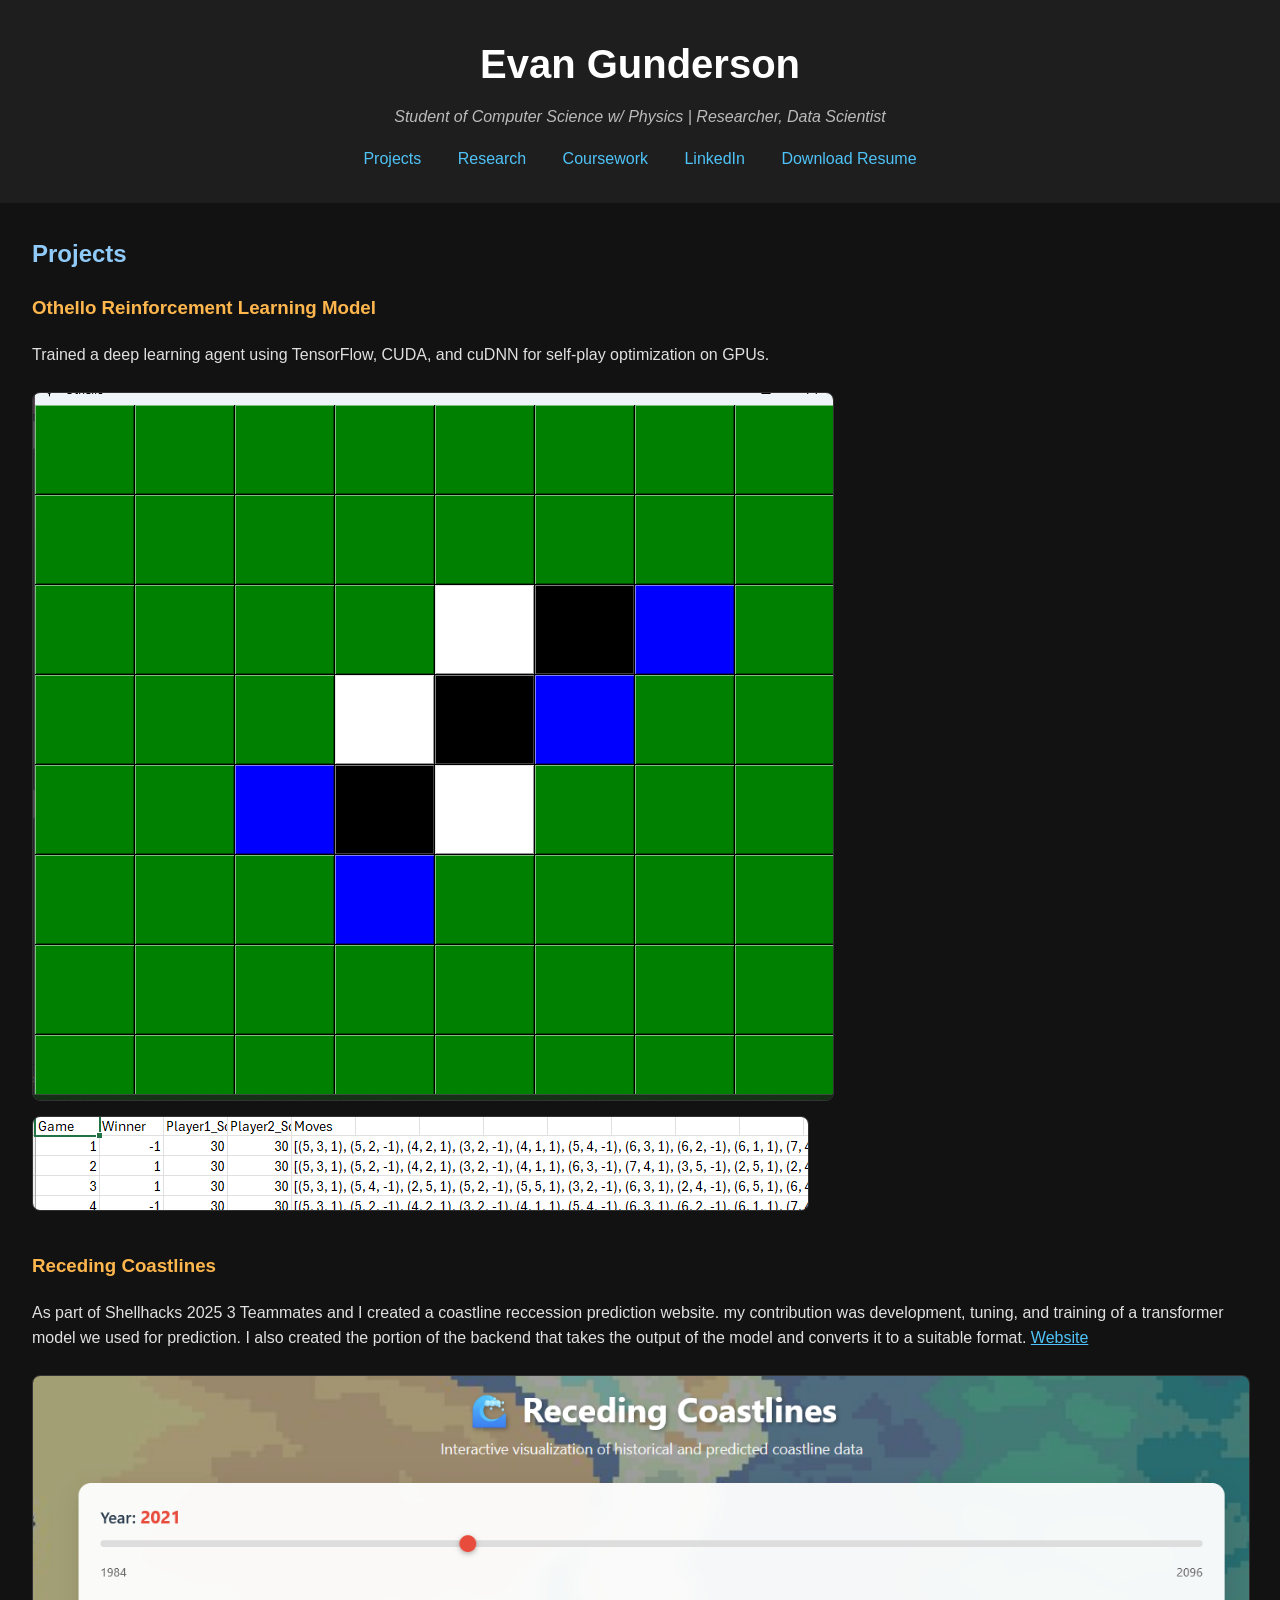
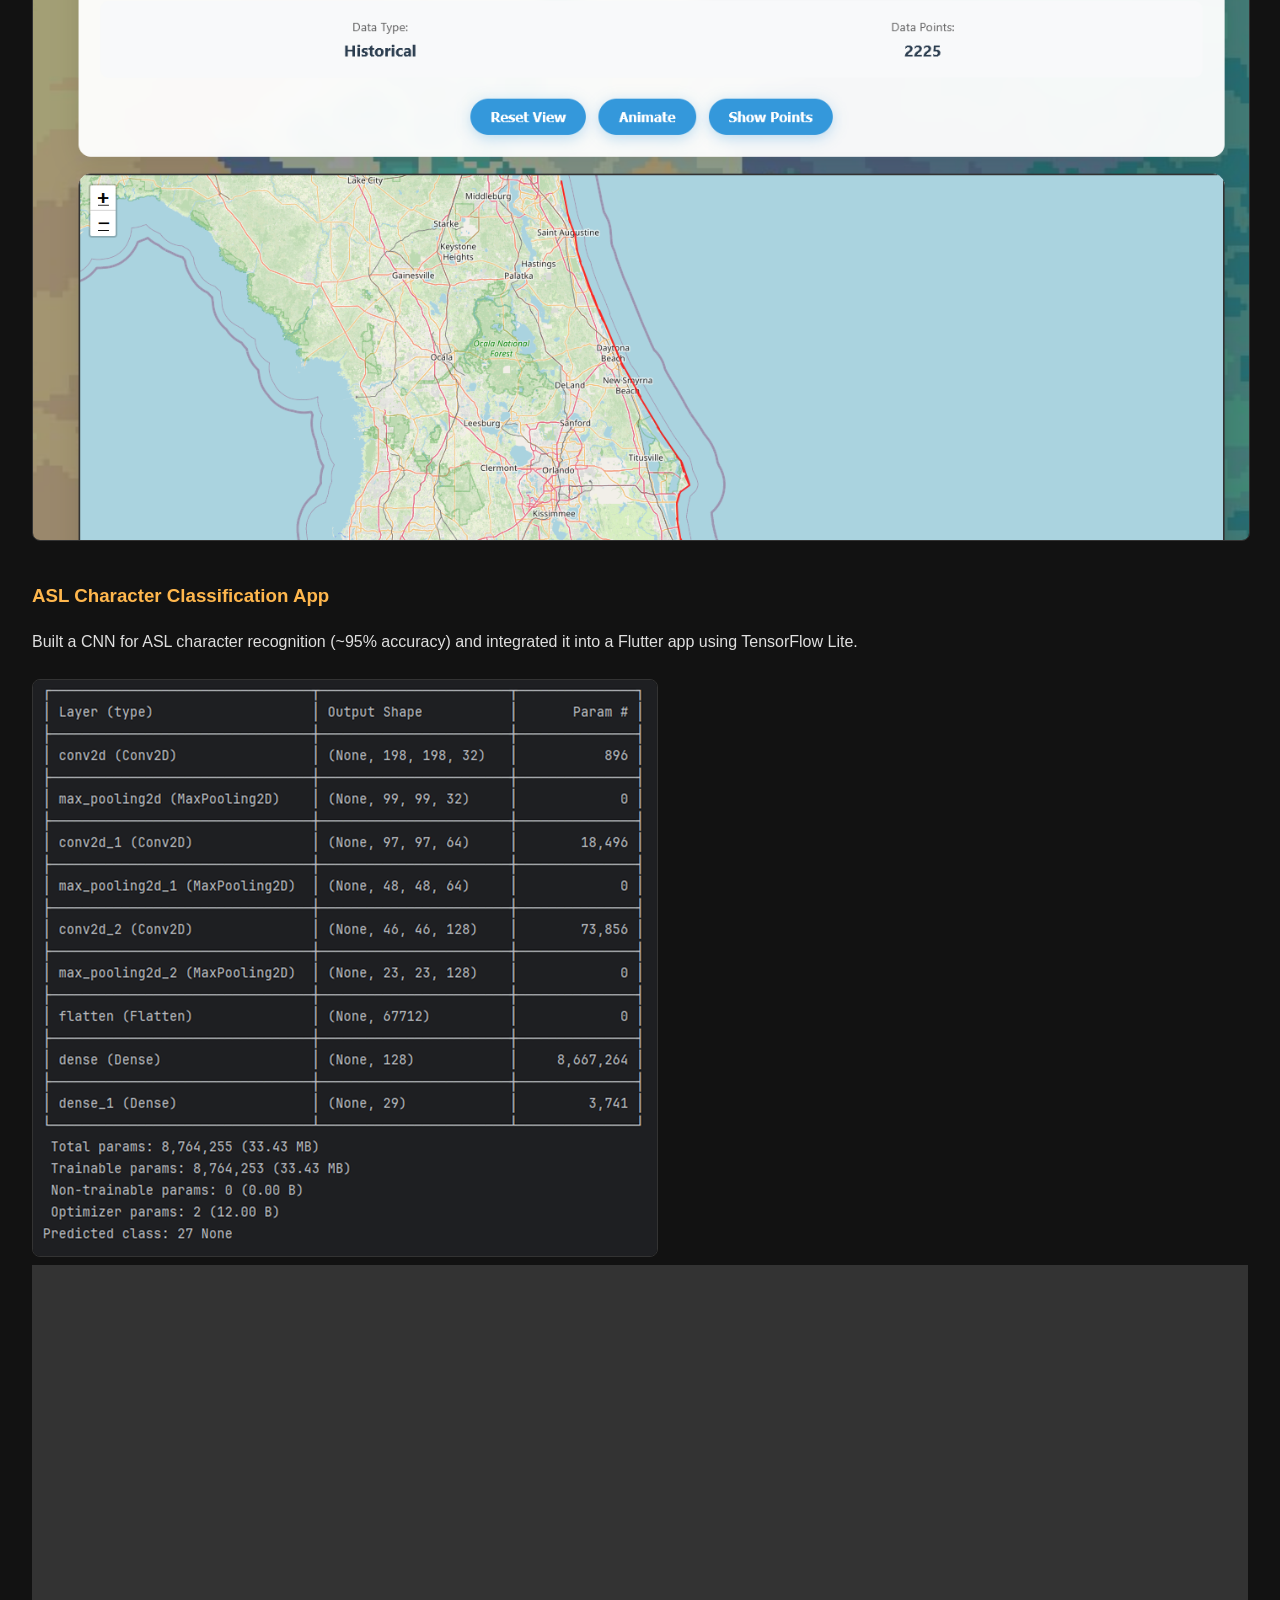
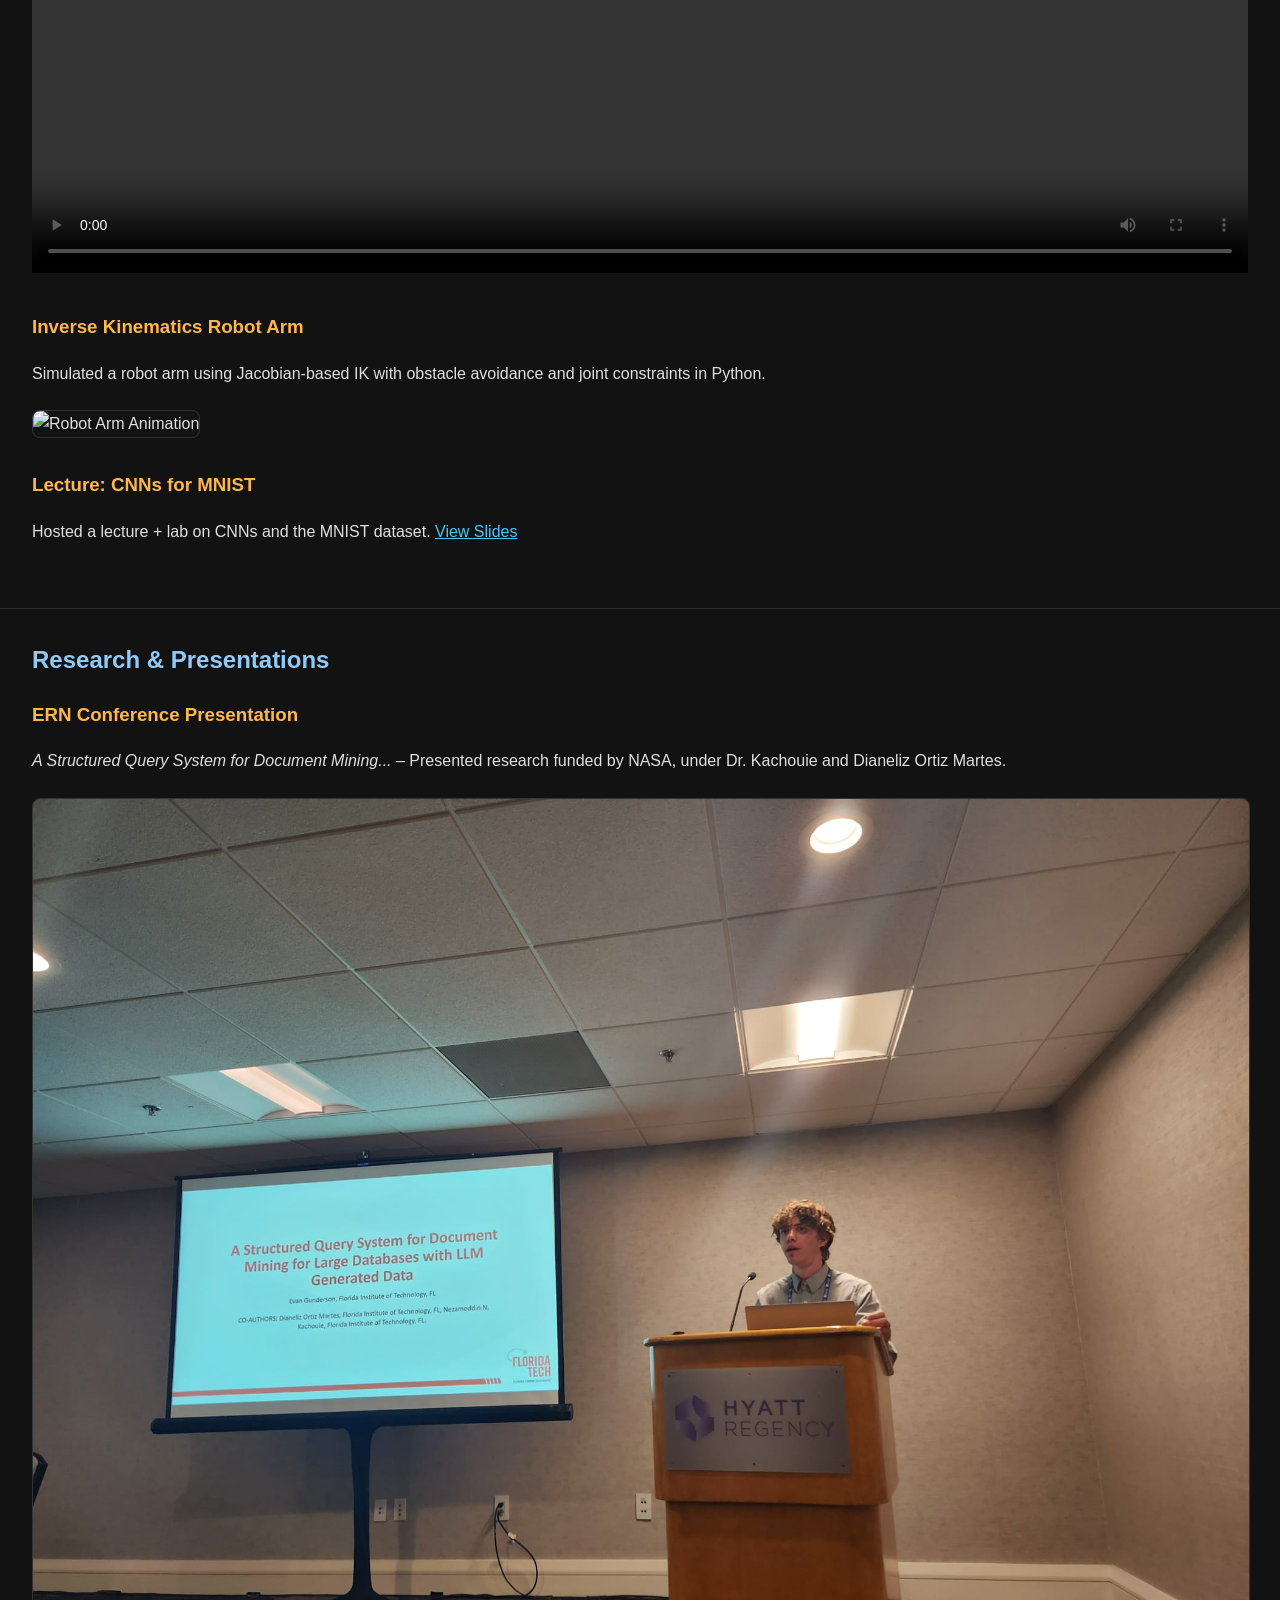
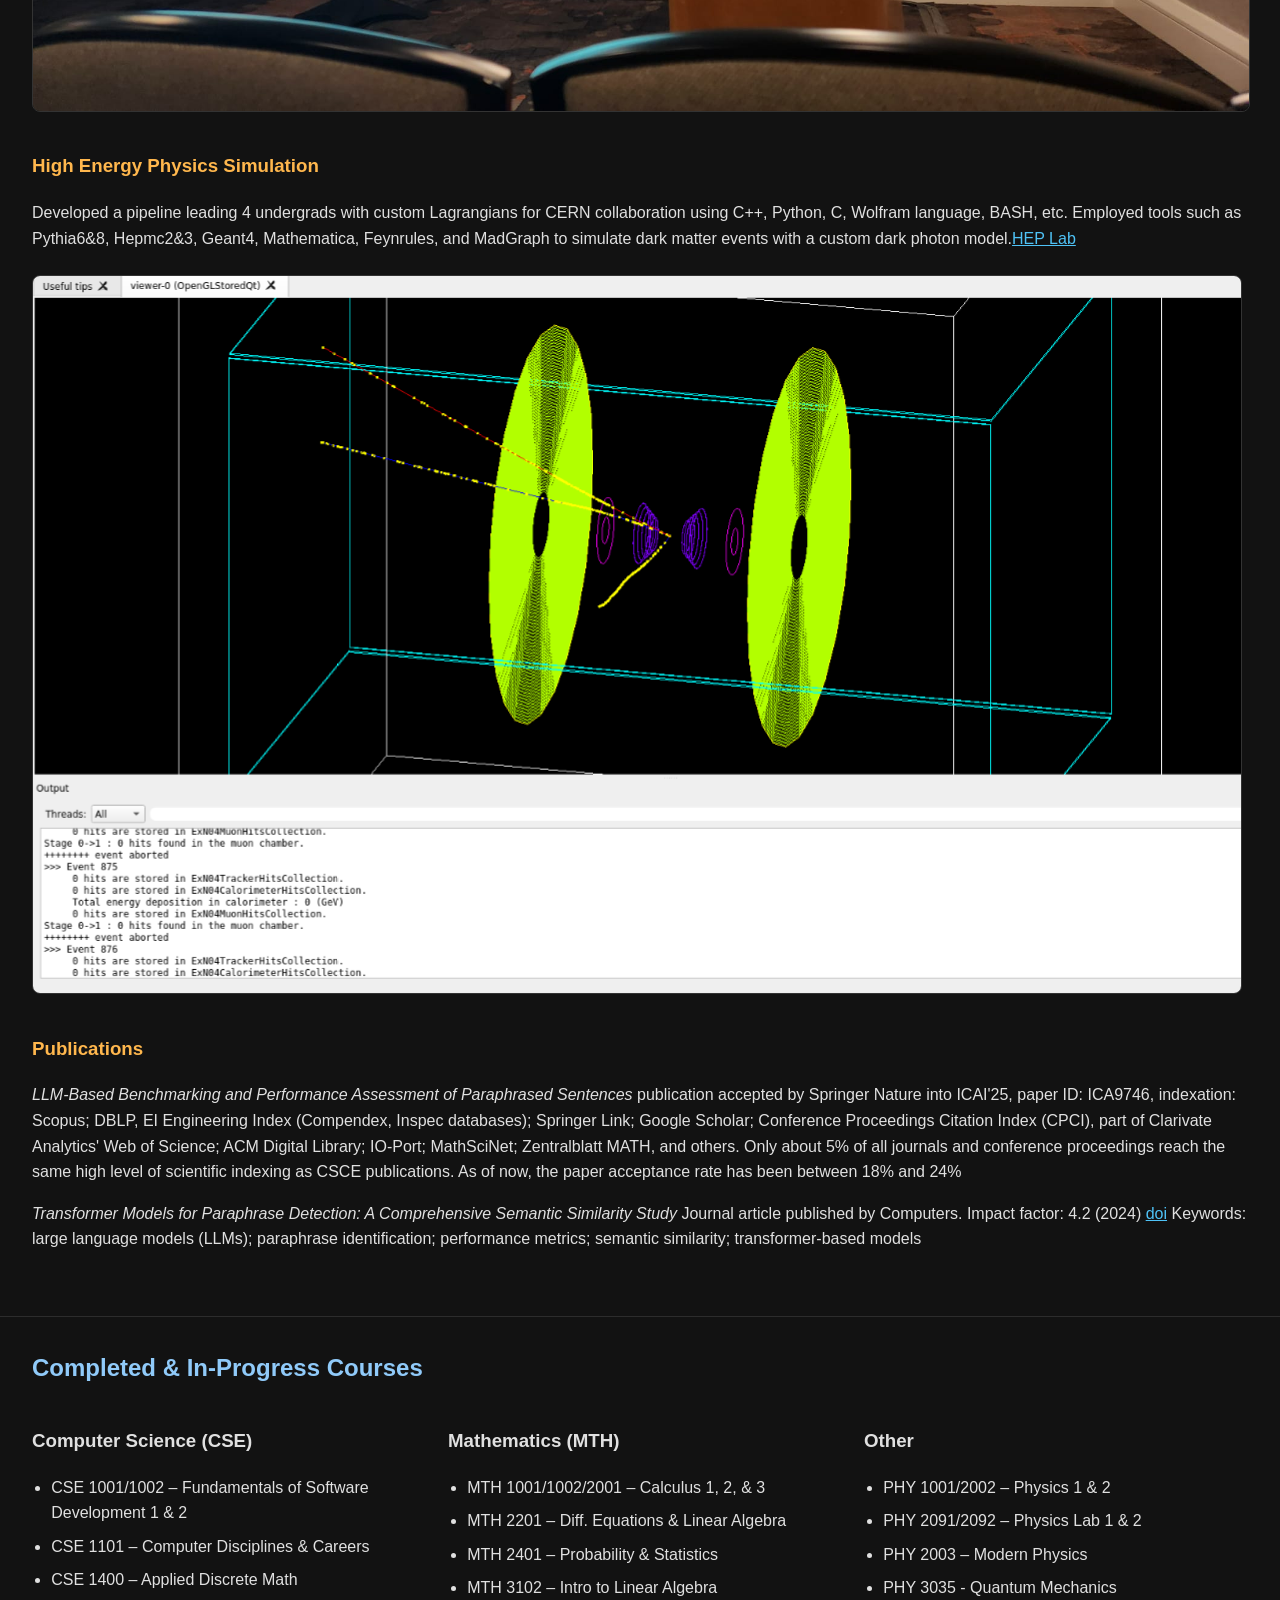
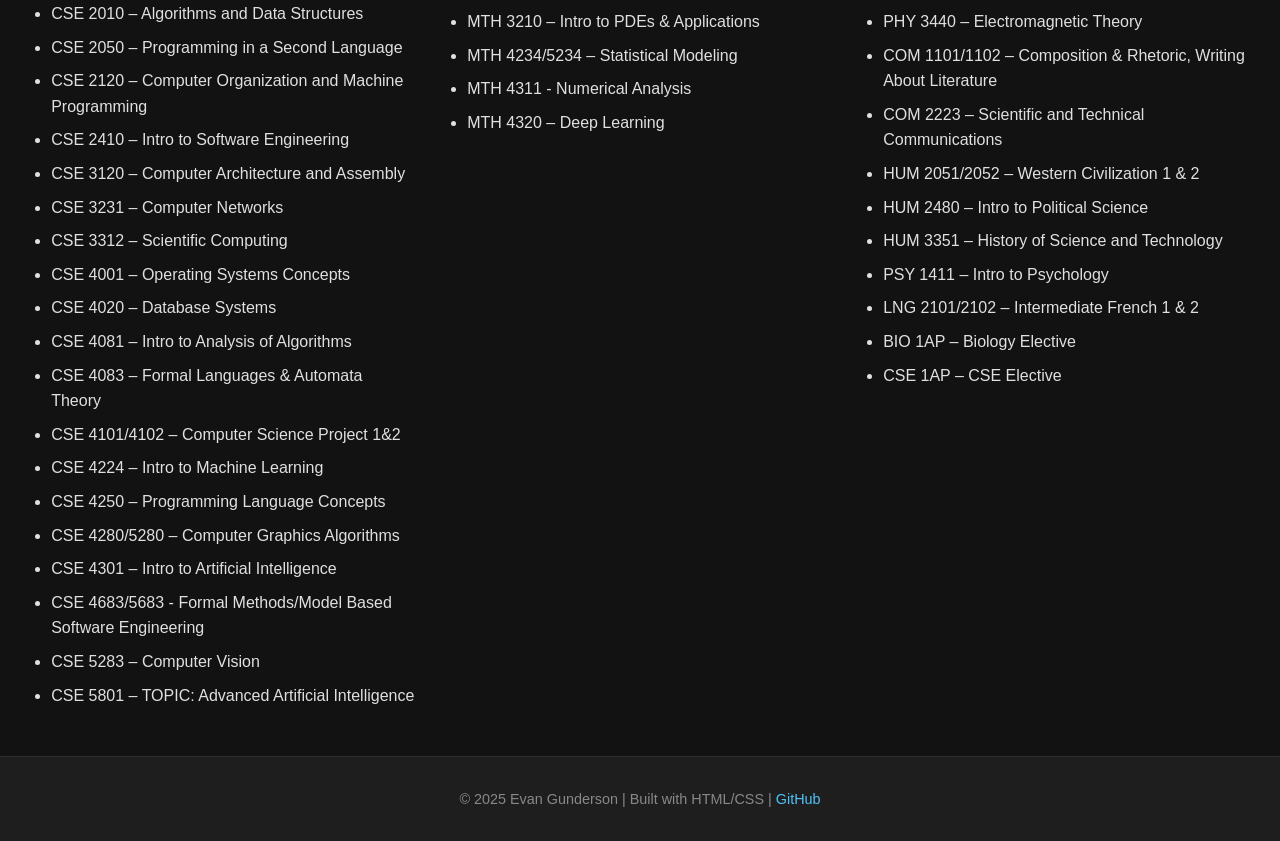
==== index.html @ 95ca48e7 "Update description to include 'Data Scientist'" ====
<!DOCTYPE html>
<html lang="en">
<head>
  <meta charset="UTF-8" />
  <meta name="viewport" content="width=device-width, initial-scale=1.0" />
  <title>Evan Gunderson | Portfolio</title>
  <link rel="stylesheet" href="assets/styles.css" />
</head>
<body class="dark">
  <header>
    <h1>Evan Gunderson</h1>
    <p>Student of Computer Science w/ Physics | Researcher, Data Scientist</p>
    <nav>
      <a href="#projects">Projects</a>
      <a href="#research">Research</a>
      <a href="#coursework">Coursework</a>
      <a href="https://www.linkedin.com/in/egunderson2004/">LinkedIn</a>
      <a href="resume/Summer2025ResumeEvanGunderson.docx">Download Resume</a>
    </nav>
  </header>

  <section id="projects">
    <h2>Projects</h2>
    <div class="project">
      <h3>Othello Reinforcement Learning Model</h3>
      <p>Trained a deep learning agent using TensorFlow, CUDA, and cuDNN for self-play optimization on GPUs.</p>
      <img src="assets/images/OthelloGui.png" alt="Othello GUI" />
      <img src="assets/images/SelfPlayLog.png" alt="Training Log" />
    </div>
    <div class="project">
      <h3>Receding Coastlines</h3>
      <p>As part of Shellhacks 2025 3 Teammates and I created a coastline reccession prediction website. my contribution was development, tuning, and training of a transformer model 
        we used for prediction. I also created the portion of the backend that takes the output of the model and converts it to a suitable format. 
      <a href="https://recedingcoastlin.es/">Website</a>
      </p>
      
      <img src="assets/images/image.png" alt="Screenshot of Website" />
    </div>
    <div class="project">
      <h3>ASL Character Classification App</h3>
      <p>Built a CNN for ASL character recognition (~95% accuracy) and integrated it into a Flutter app using TensorFlow Lite.</p>
      <img src="assets/images/MLModelArchitecture.png" alt="Model Architecture" />
      <video controls width="100%">
        <source src="assets/videos/flutterApp.mp4" type="video/mp4">
        Your browser does not support the video tag.
      </video>
    </div>
    <div class="project">
      <h3>Inverse Kinematics Robot Arm</h3>
      <p>Simulated a robot arm using Jacobian-based IK with obstacle avoidance and joint constraints in Python.</p>
      <img src="assets/videos/animation.gif" alt="Robot Arm Animation" />
    </div>
    <div class="project">
      <h3>Lecture: CNNs for MNIST</h3>
      <p>Hosted a lecture + lab on CNNs and the MNIST dataset. <a href="https://docs.google.com/presentation/d/1WL52Snc8O_rBL7BM6JoHkGTVpNTea9CC7mN0u-srdzk/edit?usp=sharing">View Slides</a></p>
    </div>
  </section>

  <section id="research">
    <h2>Research & Presentations</h2>
    <div class="project">
      <h3>ERN Conference Presentation</h3>
      <p><em>A Structured Query System for Document Mining...</em> – Presented research funded by NASA, under Dr. Kachouie and Dianeliz Ortiz Martes.</p>
      <img src="assets/images/ERNPresentationPic.jpg" alt="ERN Presentation" />
    </div>
    <div class="project">
      <h3>High Energy Physics Simulation</h3>
      <p>Developed a pipeline leading 4 undergrads with custom Lagrangians for CERN collaboration using C++, Python, C, Wolfram language, BASH, etc. Employed tools such as Pythia6&8, Hepmc2&3, Geant4, Mathematica, Feynrules, and MadGraph to simulate dark matter events with a custom dark photon model.<a href="https://research.fit.edu/hep/">HEP Lab</a></p>
      <img src="assets/images/darkMatterVisu.png" alt="Geant4 Visualization" />
    </div>
    <div class="project">
      <h3>Publications</h3>
      <p><em>LLM-Based Benchmarking and Performance Assessment of Paraphrased Sentences</em> publication accepted by Springer Nature into ICAI'25, paper ID: ICA9746, indexation: Scopus; DBLP, EI Engineering Index (Compendex, Inspec
databases); Springer Link; Google Scholar; Conference Proceedings Citation Index (CPCI), part of Clarivate Analytics' Web of Science; ACM Digital Library; IO-Port; MathSciNet; Zentralblatt MATH, and others. 
Only about 5% of all journals and conference proceedings reach the same high level of scientific indexing as CSCE publications.
As of now, the paper acceptance rate has been between 18% and 24% </p>
        <p><em>Transformer Models for Paraphrase Detection: A Comprehensive Semantic Similarity Study</em> Journal article published by Computers. Impact factor: 4.2 (2024) <a href="https://doi.org/10.3390/computers14090385">doi</a> Keywords:
large language models (LLMs); paraphrase identification; performance metrics; semantic similarity; transformer-based models</p>
    </div>
  </section>

  <section id="coursework">
    <h2>Completed & In-Progress Courses</h2>
    <div class="columns">
      <div>
        <h3>Computer Science (CSE)</h3>
        <ul>
          <li>CSE 1001/1002 – Fundamentals of Software Development 1 & 2</li>
          <li>CSE 1101 – Computer Disciplines & Careers</li>
          <li>CSE 1400 – Applied Discrete Math</li>
          <li>CSE 2010 – Algorithms and Data Structures</li>
          <li>CSE 2050 – Programming in a Second Language</li>
          <li>CSE 2120 – Computer Organization and Machine Programming</li>
          <li>CSE 2410 – Intro to Software Engineering</li>
          <li>CSE 3120 – Computer Architecture and Assembly</li>
          <li>CSE 3231 – Computer Networks</li>
          <li>CSE 3312 – Scientific Computing</li>
          <li>CSE 4001 – Operating Systems Concepts</li>
          <li>CSE 4020 – Database Systems</li>
          <li>CSE 4081 – Intro to Analysis of Algorithms</li>
          <li>CSE 4083 – Formal Languages & Automata Theory</li>
          <li>CSE 4101/4102 – Computer Science Project 1&2</li>
          <li>CSE 4224 – Intro to Machine Learning</li>
          <li>CSE 4250 – Programming Language Concepts</li>
          <li>CSE 4280/5280 – Computer Graphics Algorithms</li>
          <li>CSE 4301 – Intro to Artificial Intelligence</li>
          <li>CSE 4683/5683 - Formal Methods/Model Based Software Engineering</li>
          <li>CSE 5283 – Computer Vision</li>
          <li>CSE 5801 – TOPIC: Advanced Artificial Intelligence</li>
        </ul>
      </div>
      <div>
        <h3>Mathematics (MTH)</h3>
        <ul>
          <li>MTH 1001/1002/2001 – Calculus 1, 2, & 3</li>
          <li>MTH 2201 – Diff. Equations & Linear Algebra</li>
          <li>MTH 2401 – Probability & Statistics</li>
          <li>MTH 3102 – Intro to Linear Algebra</li>
          <li>MTH 3210 – Intro to PDEs & Applications</li>
          <li>MTH 4234/5234 – Statistical Modeling</li>
          <li>MTH 4311 - Numerical Analysis</li>
          <li>MTH 4320 – Deep Learning</li>
        </ul>
      </div>
      <div>
        <h3>Other</h3>
        <ul>
          <li>PHY 1001/2002 – Physics 1 & 2</li>
          <li>PHY 2091/2092 – Physics Lab 1 & 2</li>
          <li>PHY 2003 – Modern Physics</li>
          <li>PHY 3035 - Quantum Mechanics</li>
          <li>PHY 3440 – Electromagnetic Theory</li>
          <li>COM 1101/1102 – Composition & Rhetoric, Writing About Literature</li>
          <li>COM 2223 – Scientific and Technical Communications</li>
          <li>HUM 2051/2052 – Western Civilization 1 & 2</li>
          <li>HUM 2480 – Intro to Political Science</li>
          <li>HUM 3351 – History of Science and Technology</li>
          <li>PSY 1411 – Intro to Psychology</li>
          <li>LNG 2101/2102 – Intermediate French 1 & 2</li>
          <li>BIO 1AP – Biology Elective</li>
          <li>CSE 1AP – CSE Elective</li>
        </ul>
      </div>
    </div>
  </section>

  <footer>
    <p>© 2025 Evan Gunderson | Built with HTML/CSS | <a href="https://github.com/lizard25">GitHub</a></p>
  </footer>
</body>
</html>
---- assets/styles.css ----
/* Base styles */
body.dark {
    background-color: #121212;
    color: #e0e0e0;
    font-family: 'Segoe UI', Tahoma, Geneva, Verdana, sans-serif;
    margin: 0;
    padding: 0;
    line-height: 1.6;
  }
  
  header {
    background-color: #1e1e1e;
    text-align: center;
    padding: 2rem 1rem;
  }
  
  header h1 {
    margin: 0;
    font-size: 2.5rem;
    color: #ffffff;
  }
  
  header p {
    margin: 0.5rem 0;
    font-style: italic;
    color: #bbbbbb;
  }
  
  nav {
    margin-top: 1rem;
  }
  
  nav a {
    margin: 0 1rem;
    color: #4fc3f7;
    text-decoration: none;
  }
  
  nav a:hover {
    text-decoration: underline;
  }
  
  section {
    padding: 2rem;
    border-bottom: 1px solid #2c2c2c;
  }
  
  h2 {
    color: #90caf9;
    margin-top: 0;
  }
  
  .project {
    margin-bottom: 2rem;
  }
  
  .project h3 {
    color: #ffb74d;
  }
  
  .project img {
    max-width: 100%;
    height: auto;
    margin-top: 0.5rem;
    border: 1px solid #333;
    border-radius: 8px;
  }
  
  .columns {
    display: flex;
    flex-wrap: wrap;
    gap: 2rem;
  }
  
  .columns > div {
    flex: 1;
    min-width: 250px;
  }
  
  .columns ul {
    padding-left: 1.2rem;
    list-style-type: disc;
  }
  
  .columns li {
    margin-bottom: 0.5rem;
  }
  
  footer {
    background-color: #1e1e1e;
    text-align: center;
    padding: 1rem;
    font-size: 0.9rem;
    color: #888;
  }
  
  footer a {
    color: #4fc3f7;
    text-decoration: none;
  }
  
  footer a:hover {
    text-decoration: underline;
  }
  
  a {
    color: #4fc3f7;
  }
  
  a:hover {
    color: #82d4fa;
  }
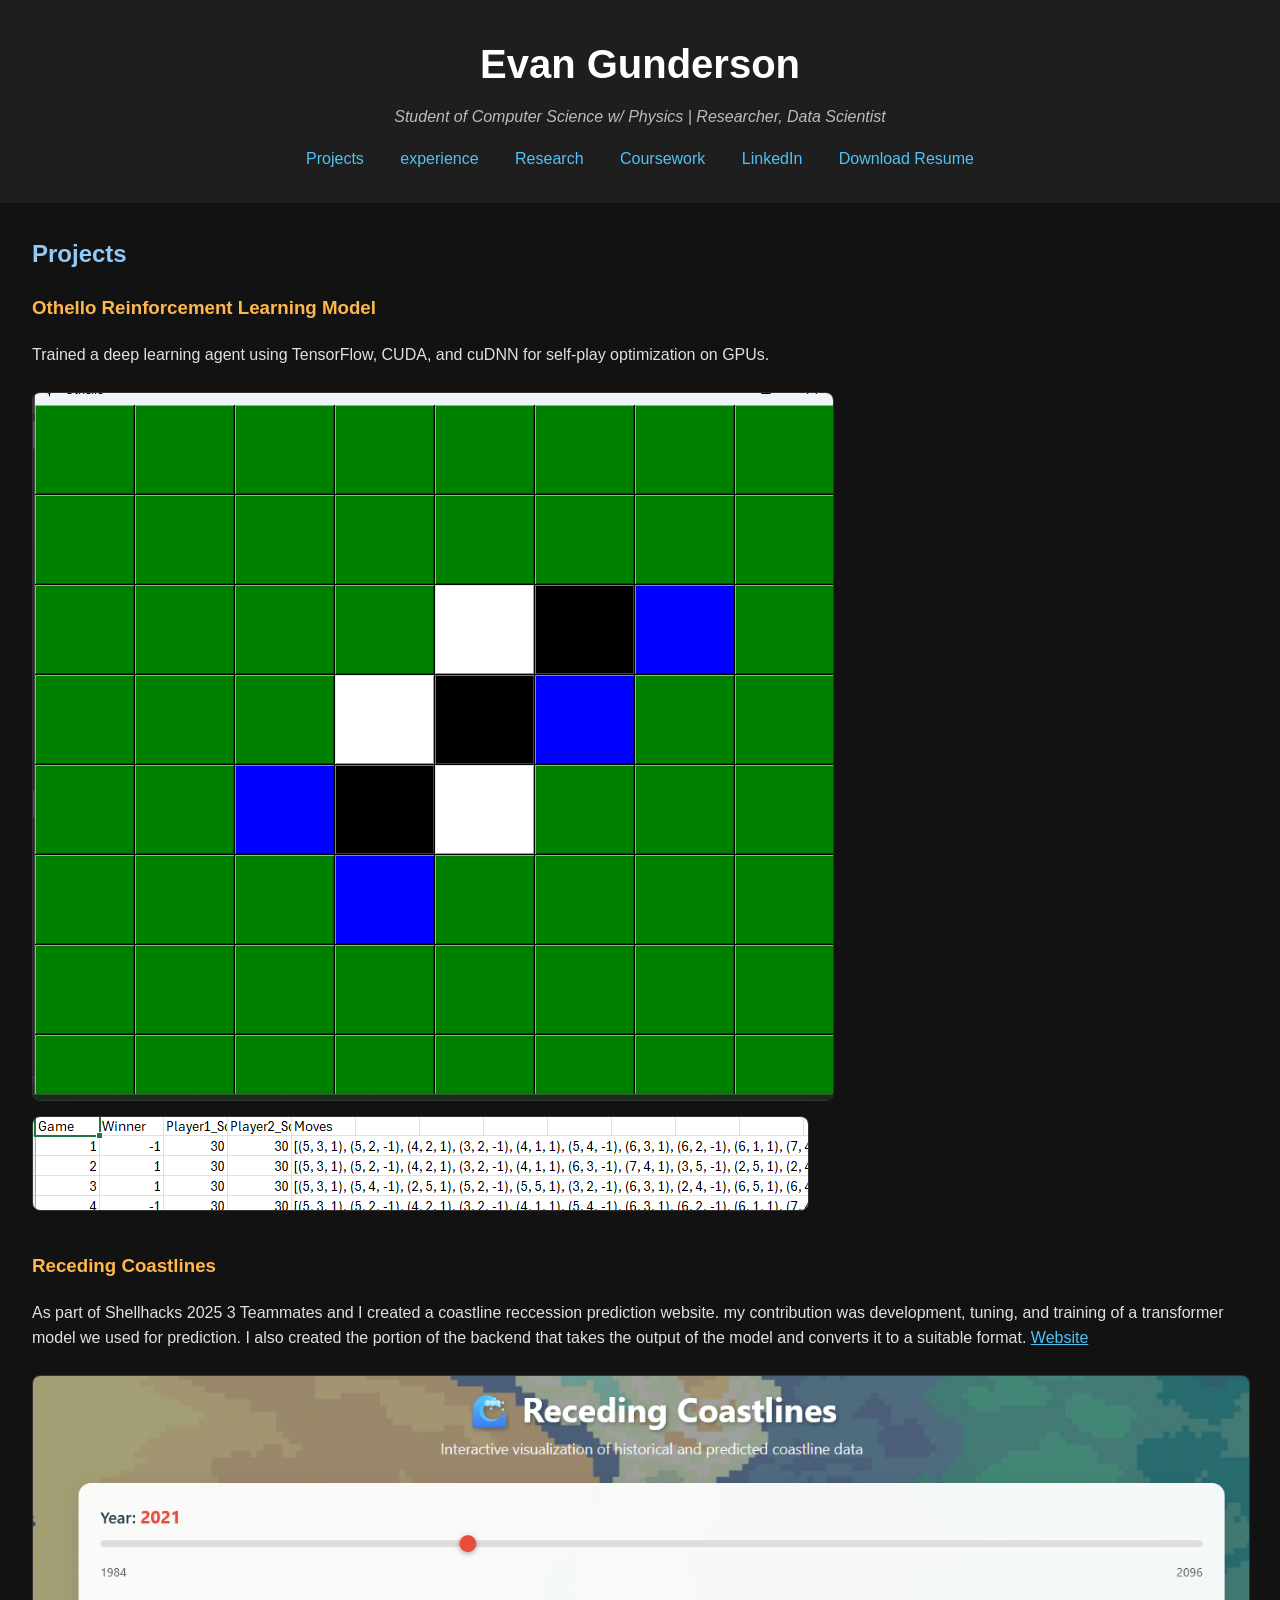
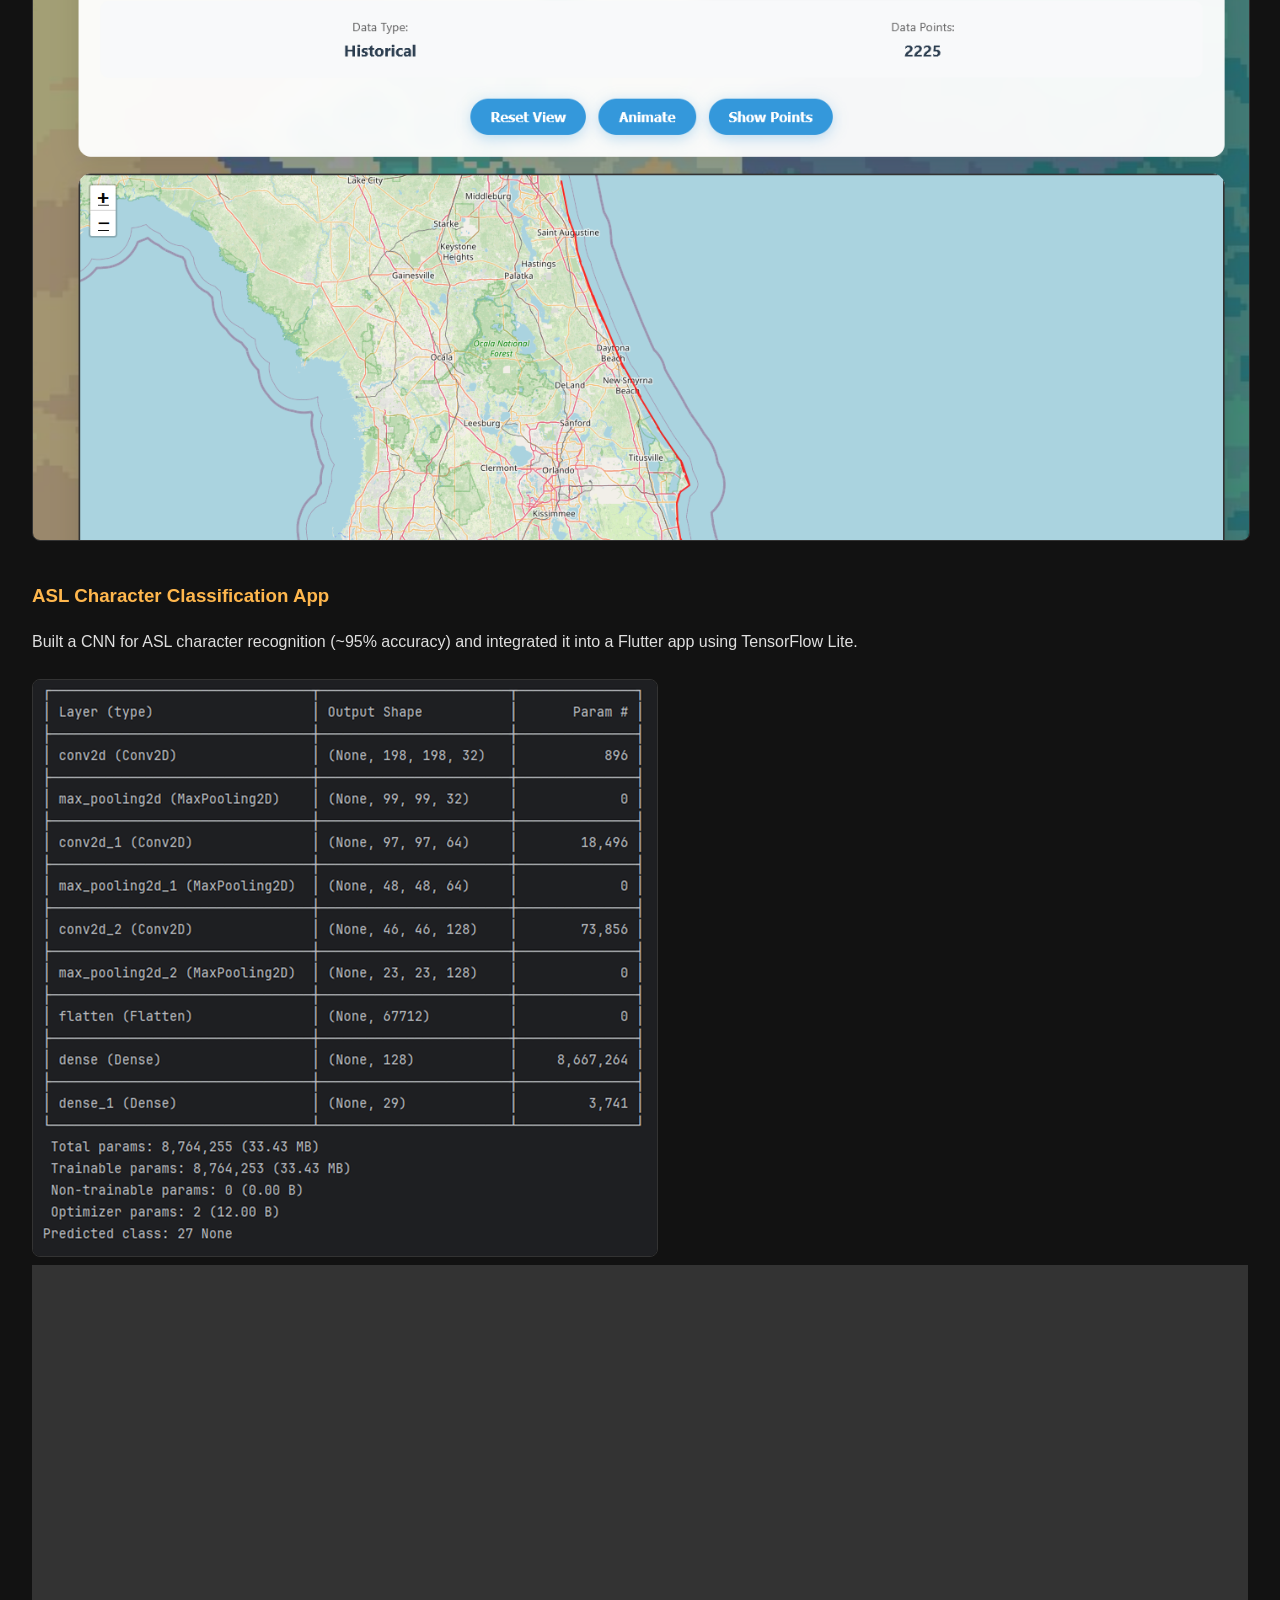
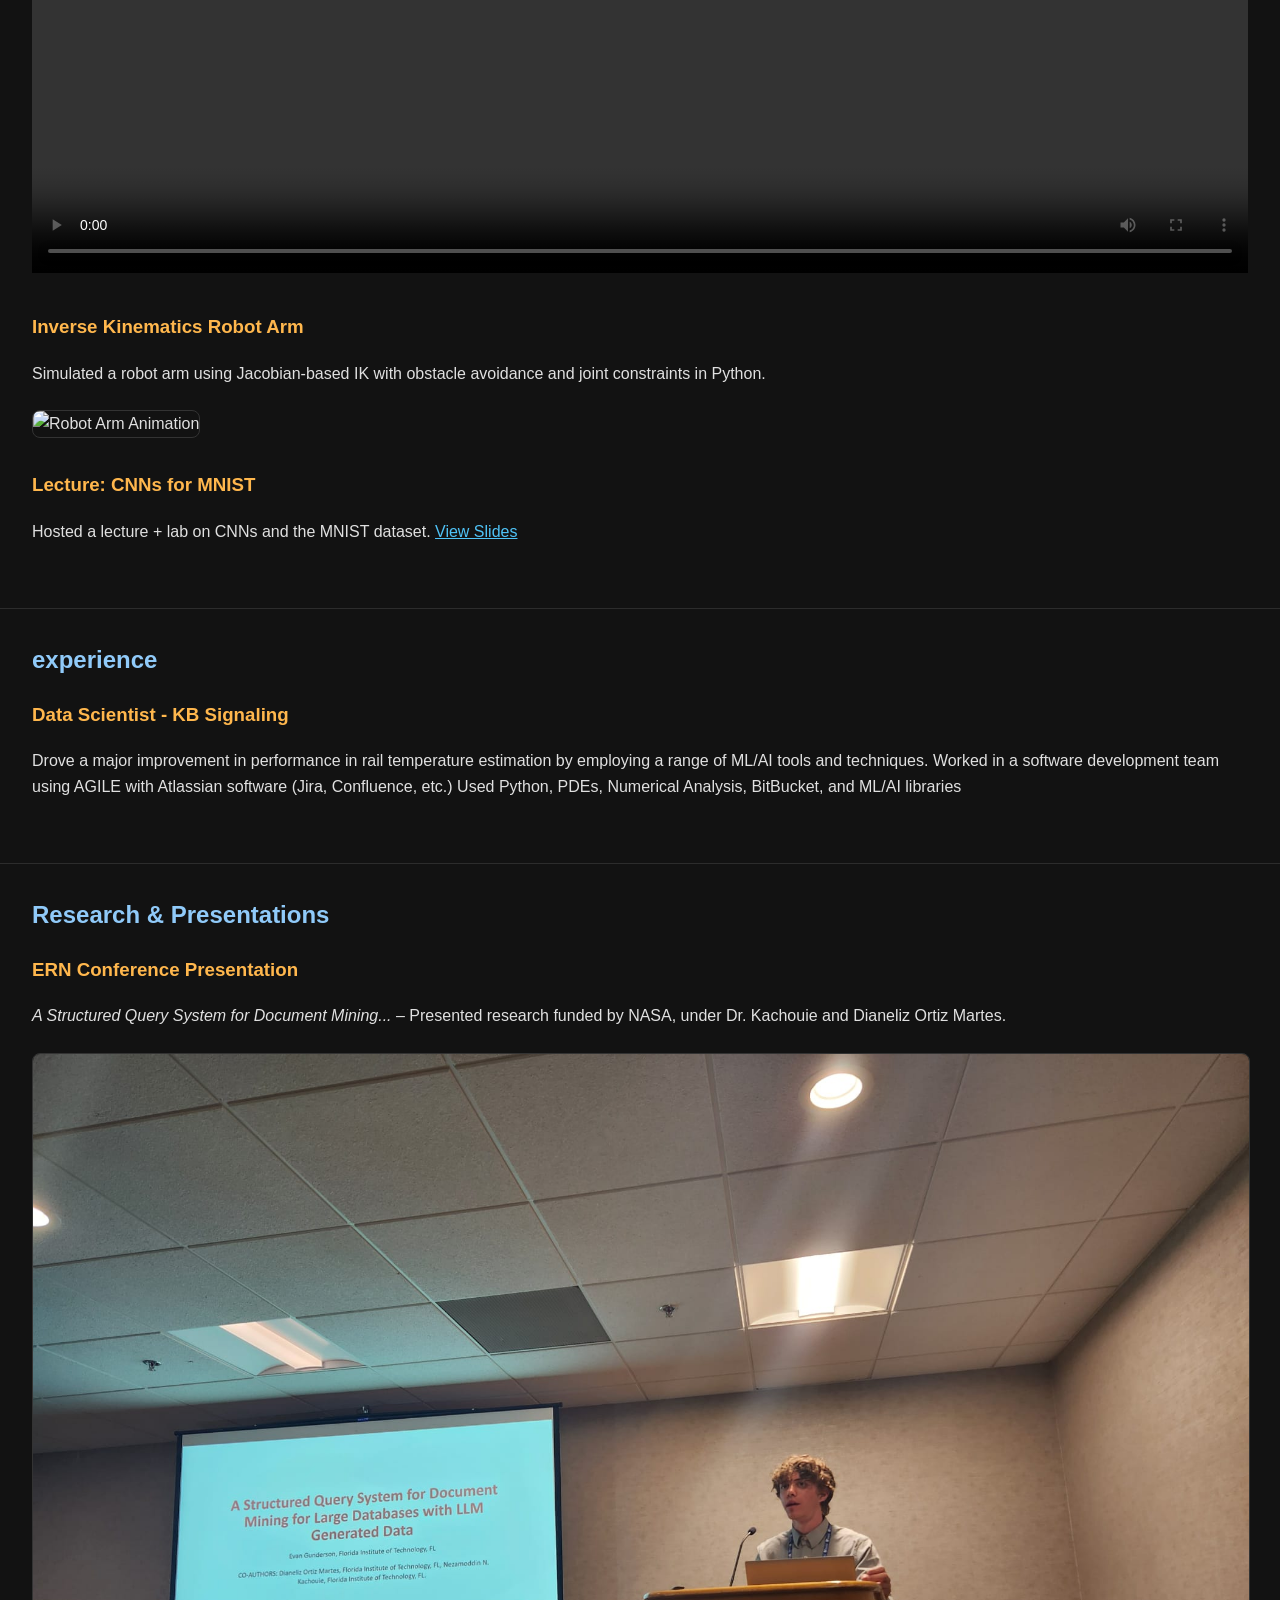
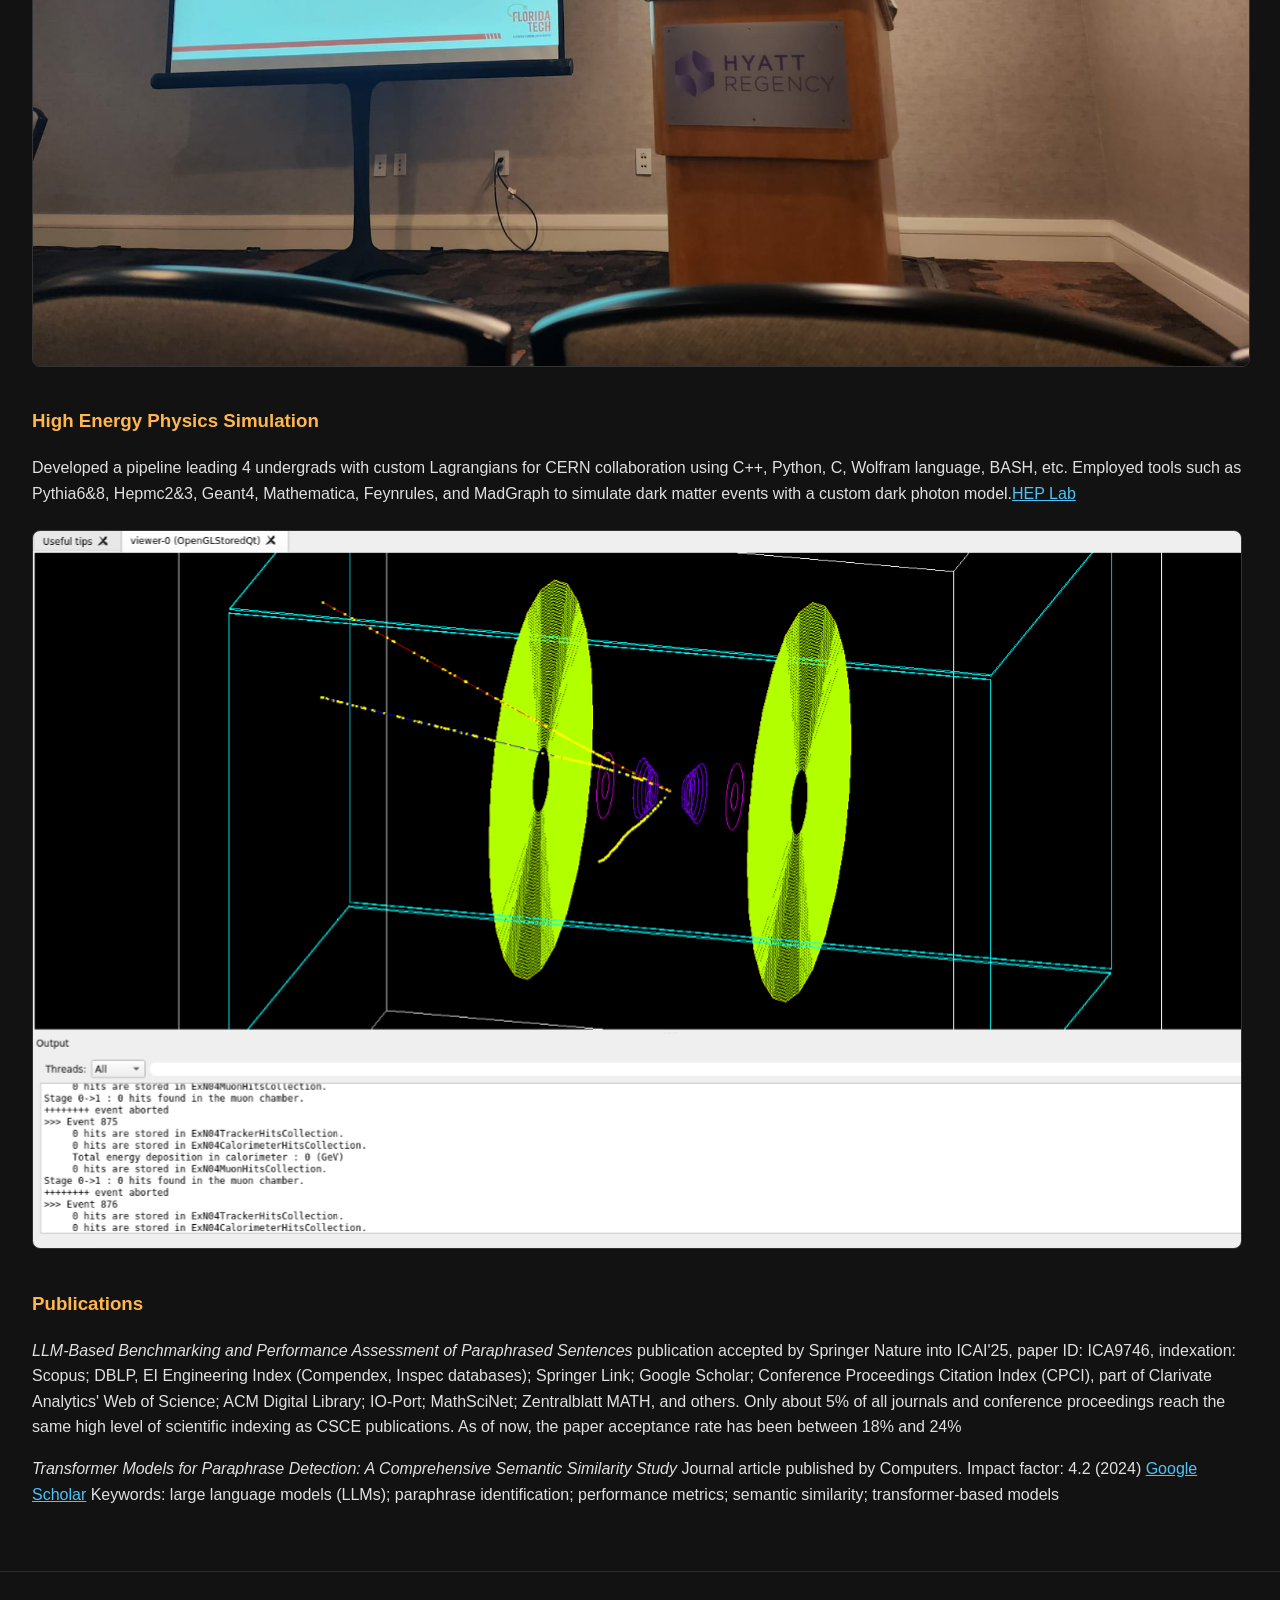
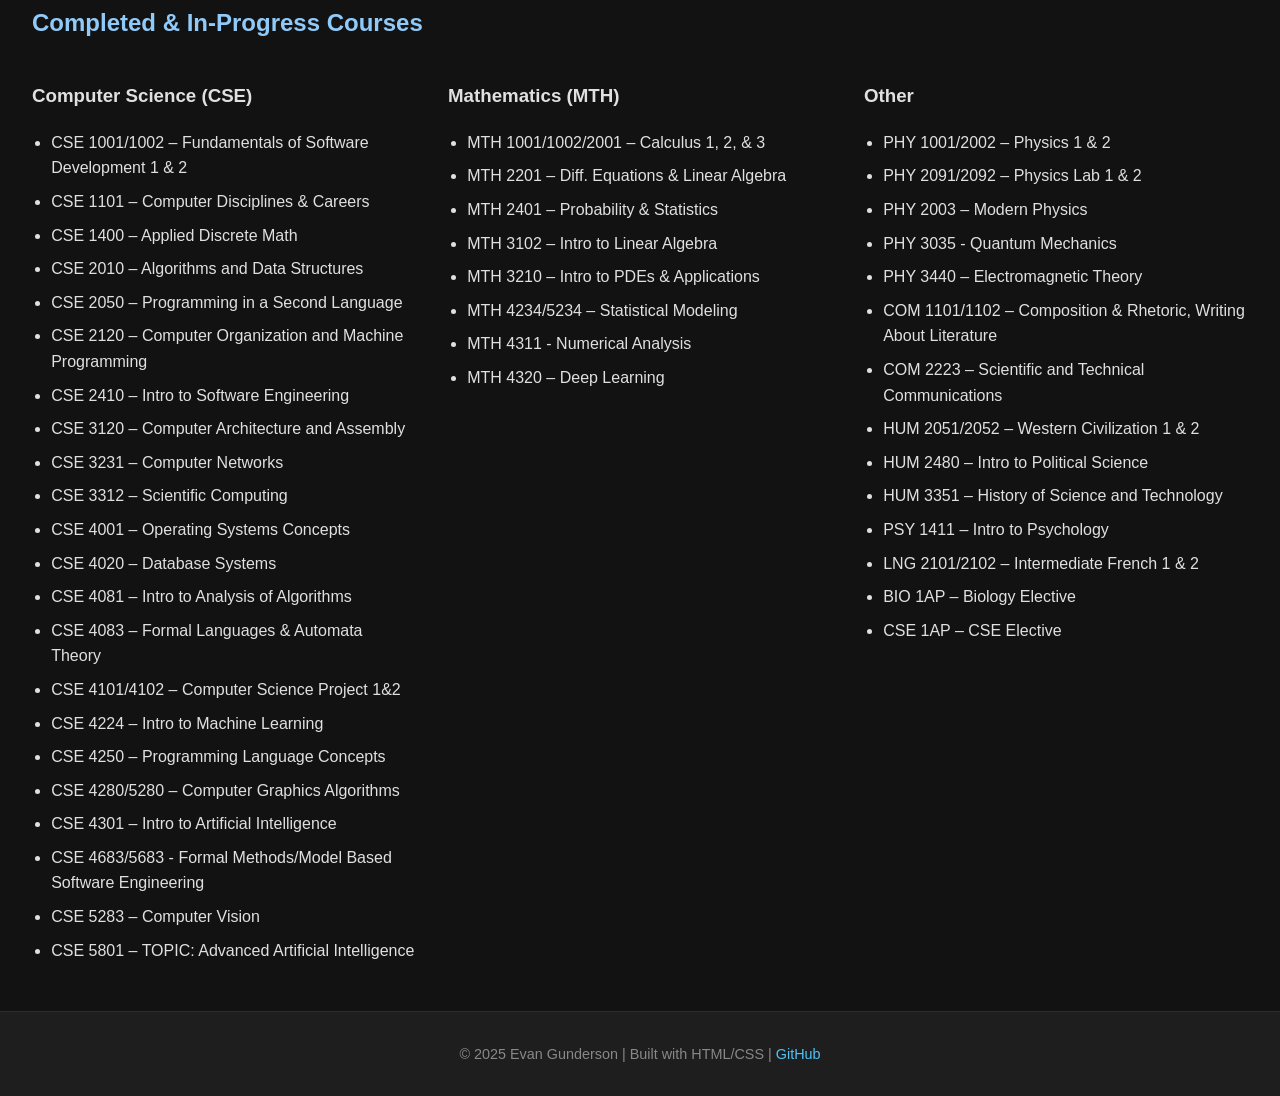
==== commit 0886cace: "added new experience and changed paper link" ====
--- a/index.html
+++ b/index.html
@@ -12,6 +12,7 @@
     <p>Student of Computer Science w/ Physics | Researcher, Data Scientist</p>
     <nav>
       <a href="#projects">Projects</a>
+      <a href="#Experience">experience</a>
       <a href="#research">Research</a>
       <a href="#coursework">Coursework</a>
       <a href="https://www.linkedin.com/in/egunderson2004/">LinkedIn</a>
@@ -56,6 +57,17 @@
     </div>
   </section>
 
+  <section id="Experience">
+    <h2>experience</h2>
+    <div class="project">
+      <h3>Data Scientist - KB Signaling</h3>
+      <p>Drove a major improvement in performance in rail temperature estimation by employing a range of ML/AI tools and techniques.
+	Worked in a software development team using AGILE with Atlassian software (Jira, Confluence, etc.)
+	Used Python, PDEs, Numerical Analysis, BitBucket, and ML/AI libraries
+</p>
+    </div>
+  </section>
+
   <section id="research">
     <h2>Research & Presentations</h2>
     <div class="project">
@@ -74,7 +86,7 @@
 databases); Springer Link; Google Scholar; Conference Proceedings Citation Index (CPCI), part of Clarivate Analytics' Web of Science; ACM Digital Library; IO-Port; MathSciNet; Zentralblatt MATH, and others. 
 Only about 5% of all journals and conference proceedings reach the same high level of scientific indexing as CSCE publications.
 As of now, the paper acceptance rate has been between 18% and 24% </p>
-        <p><em>Transformer Models for Paraphrase Detection: A Comprehensive Semantic Similarity Study</em> Journal article published by Computers. Impact factor: 4.2 (2024) <a href="https://doi.org/10.3390/computers14090385">doi</a> Keywords:
+        <p><em>Transformer Models for Paraphrase Detection: A Comprehensive Semantic Similarity Study</em> Journal article published by Computers. Impact factor: 4.2 (2024) <a href="https://scholar.google.com/scholar_lookup?title=Transformer+Models+for+Paraphrase+Detection%3A+A+Comprehensive+Semantic+Similarity+Study&volume=14&doi=10.3390%2Fcomputers14090385&journal=Computers&publication_year=2025&author=Dianeliz+Ortiz+Martes&author=Evan+Gunderson&author=Caitlin+Neuman&author=Nezamoddin+N.+Kachouie">Google Scholar</a> Keywords:
 large language models (LLMs); paraphrase identification; performance metrics; semantic similarity; transformer-based models</p>
     </div>
   </section>
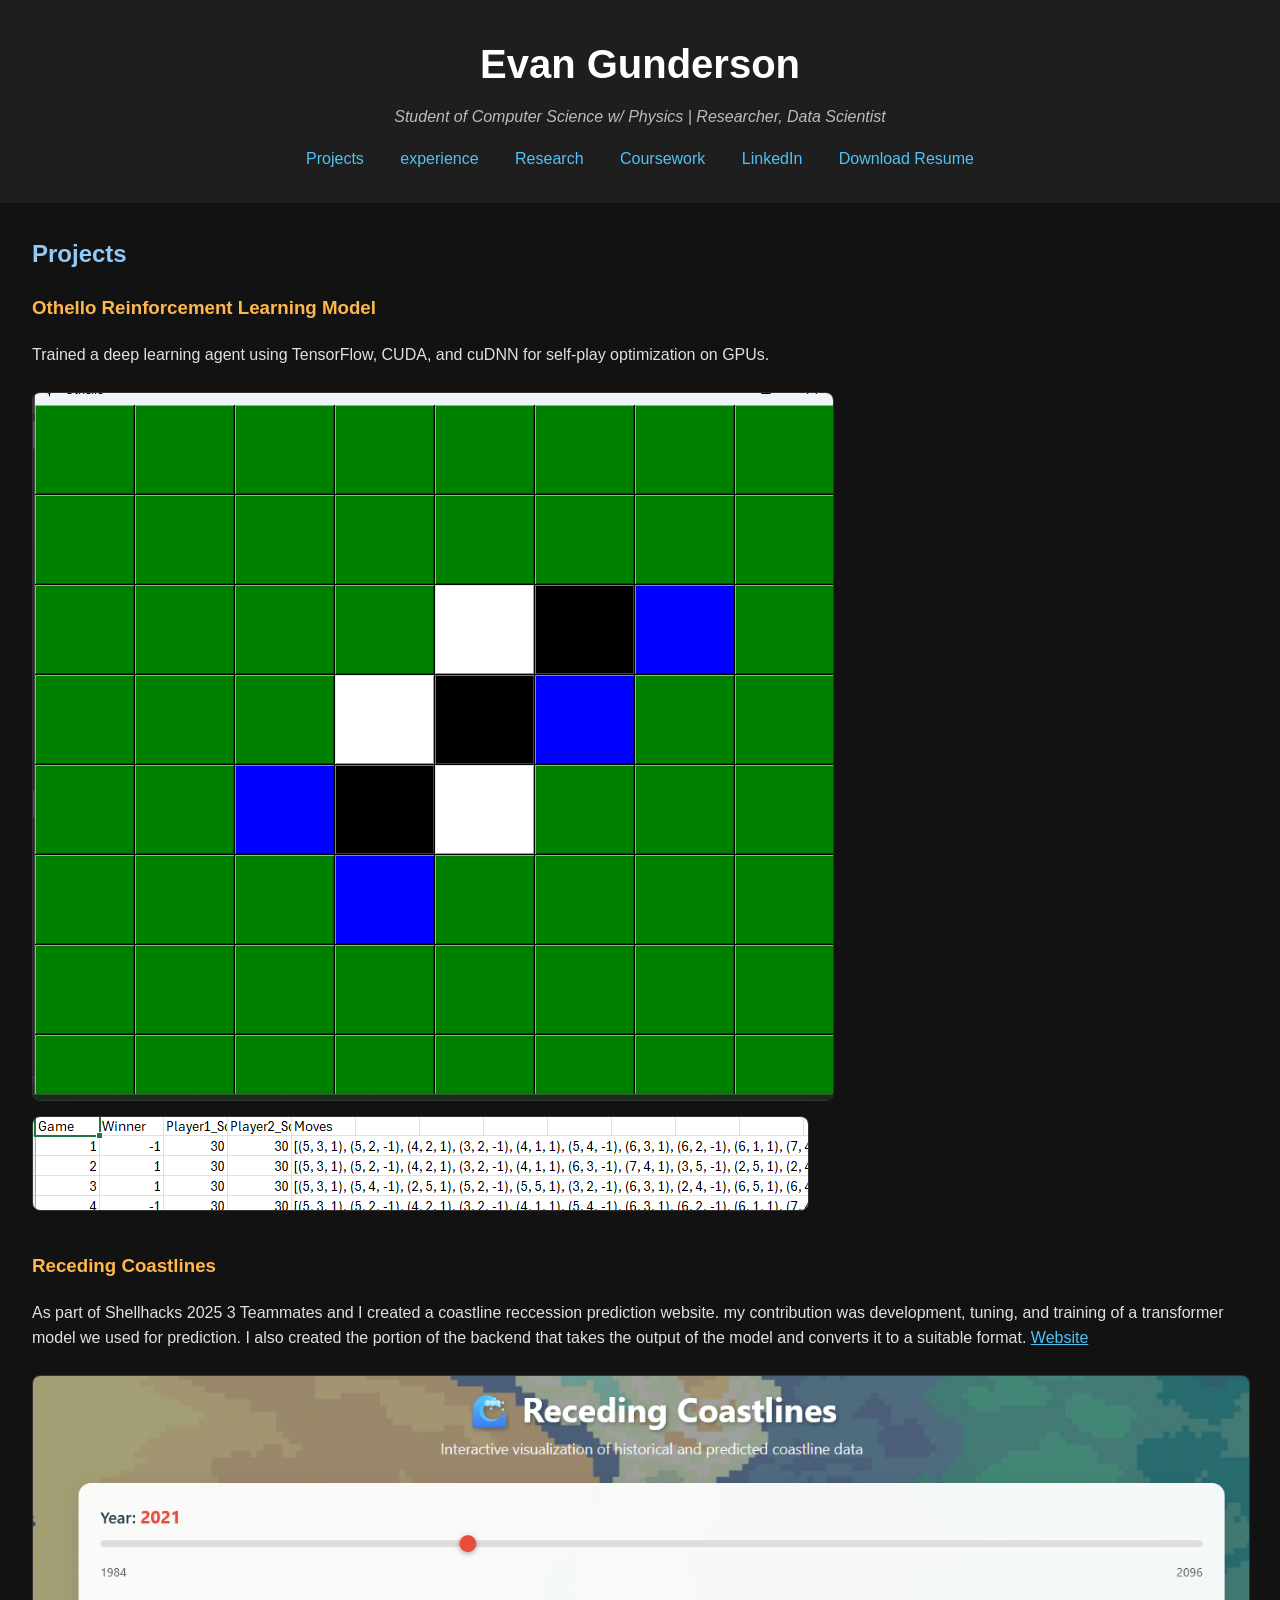
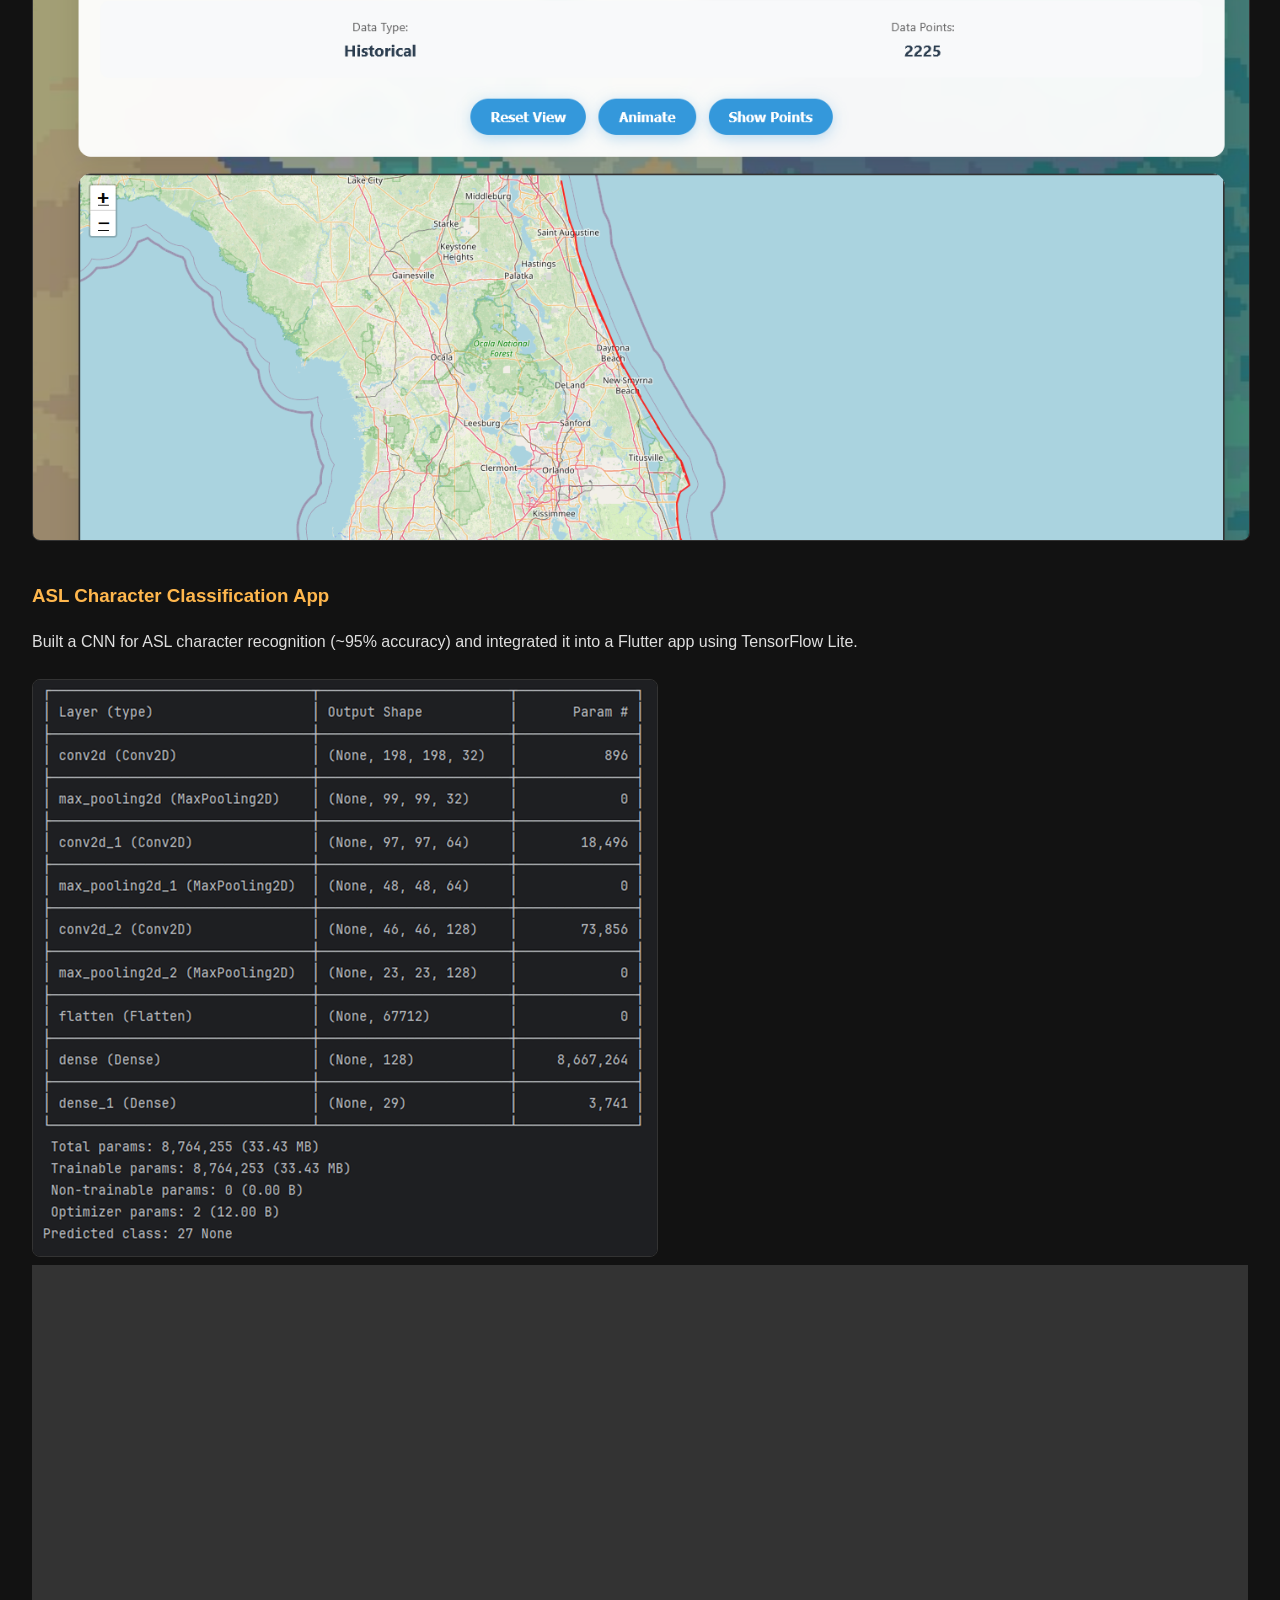
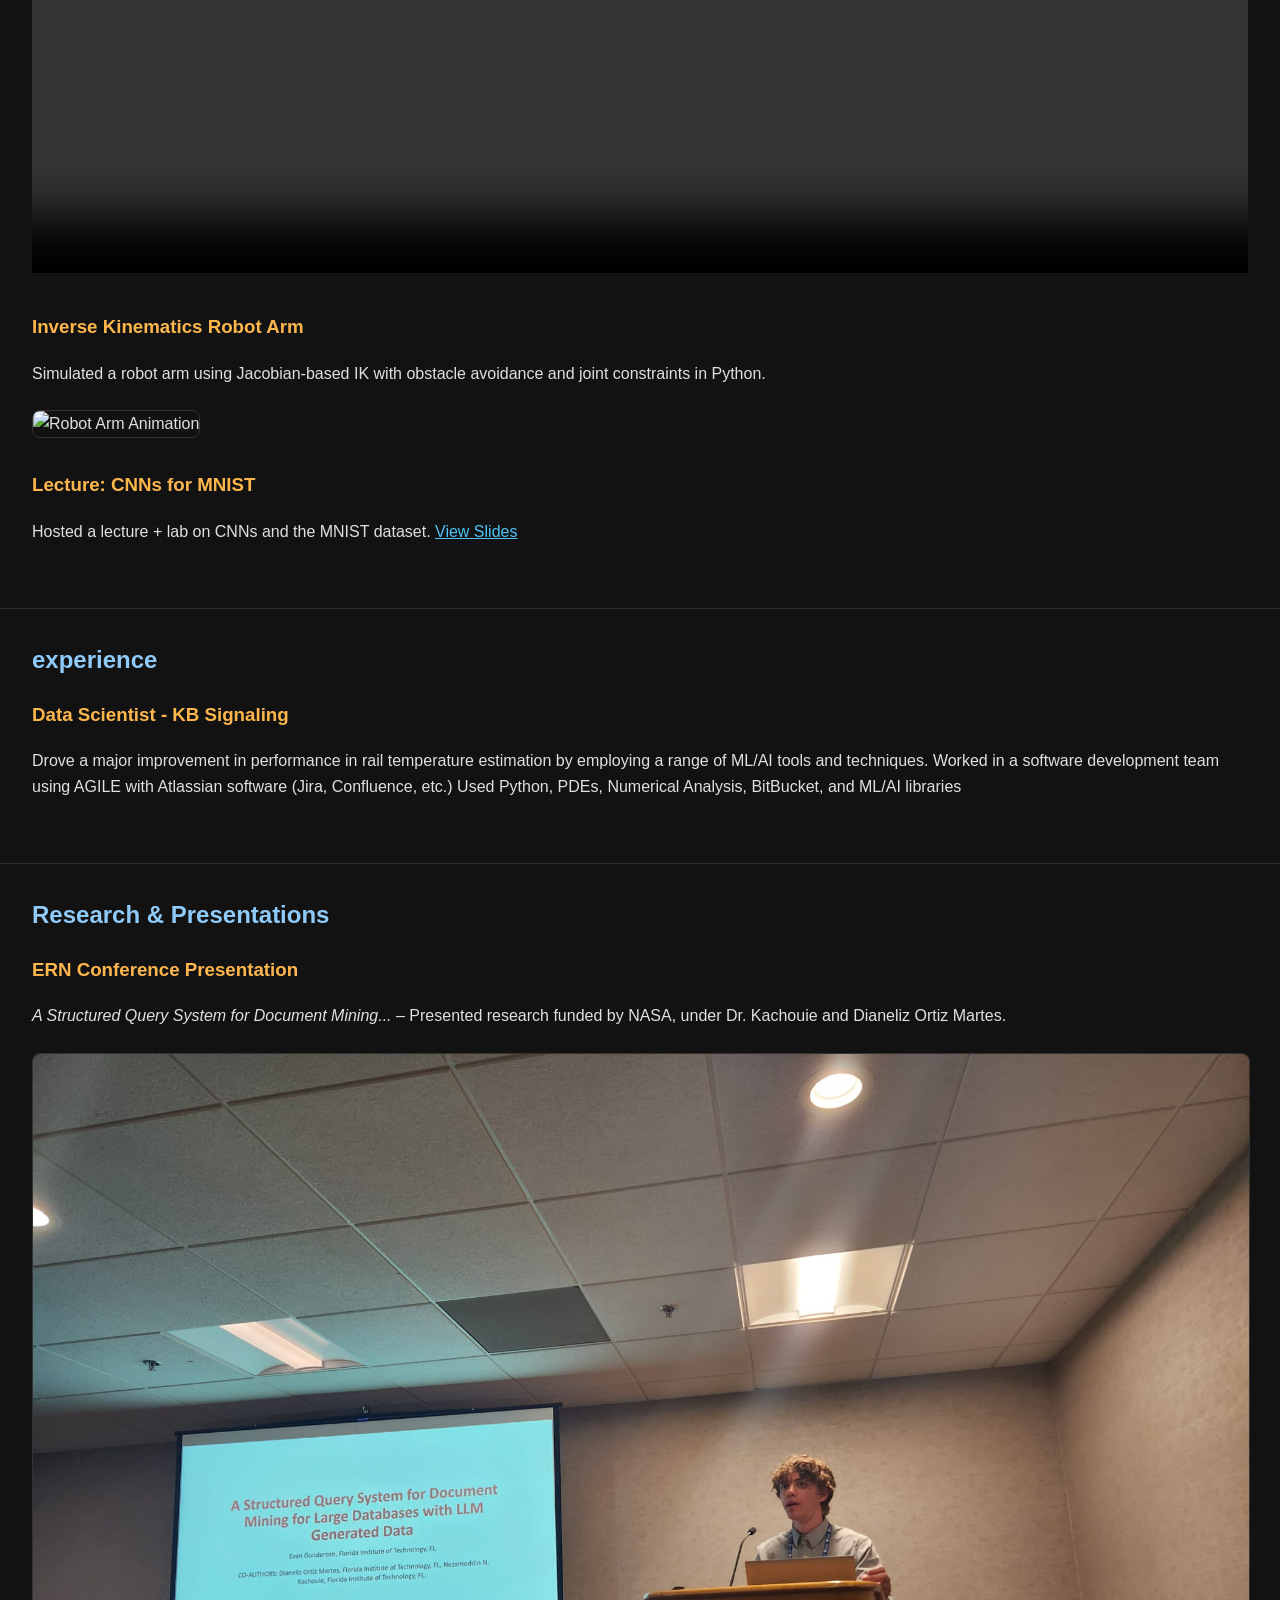
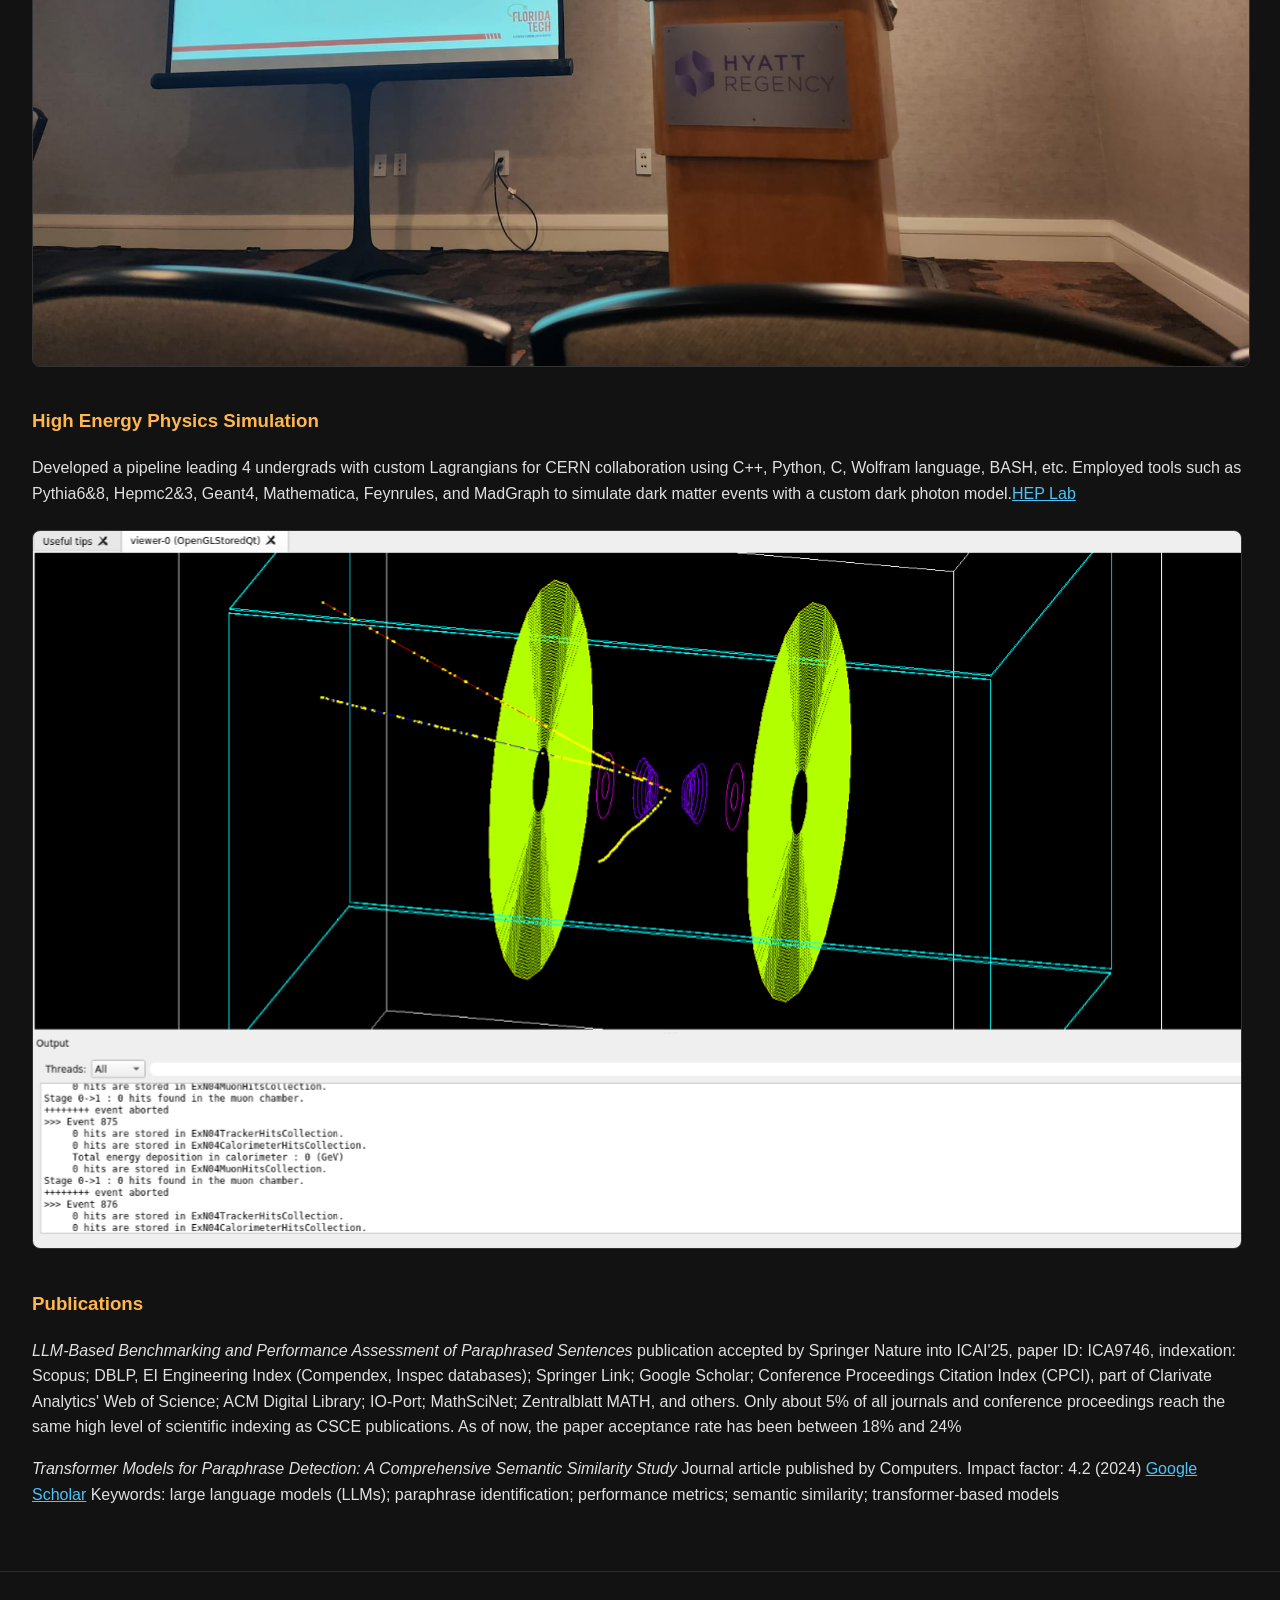
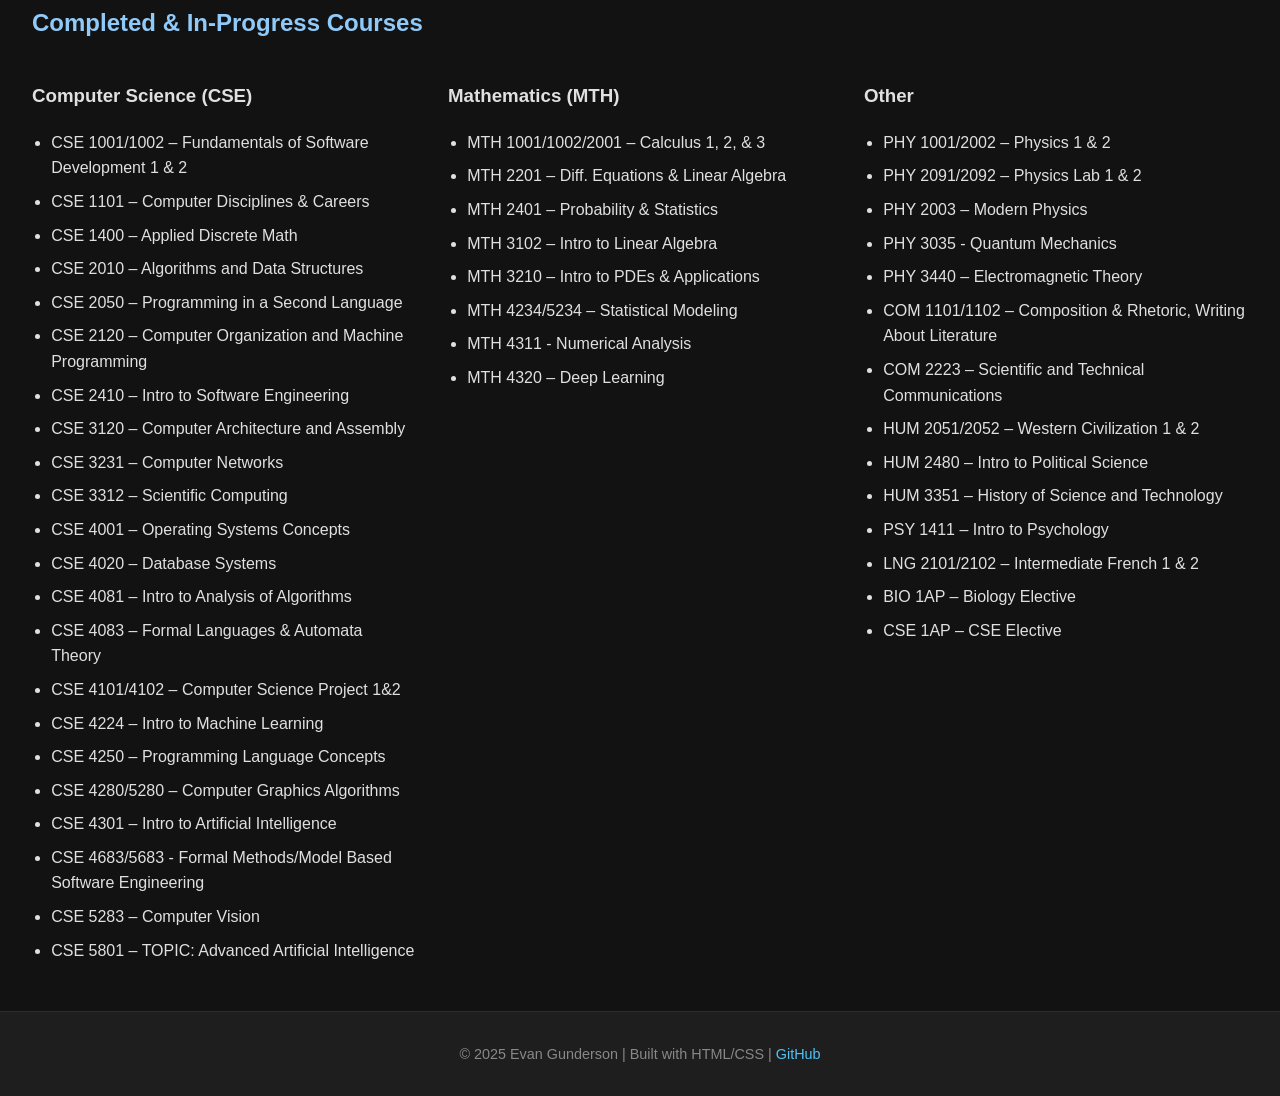
==== commit 94f59aec: "Update resume link to Summer 2026 version" ====
--- a/index.html
+++ b/index.html
@@ -16,7 +16,7 @@
       <a href="#research">Research</a>
       <a href="#coursework">Coursework</a>
       <a href="https://www.linkedin.com/in/egunderson2004/">LinkedIn</a>
-      <a href="resume/Summer2025ResumeEvanGunderson.docx">Download Resume</a>
+      <a href="resume/Summer2026ResumeEvanGunderson.docx">Download Resume</a>
     </nav>
   </header>
 
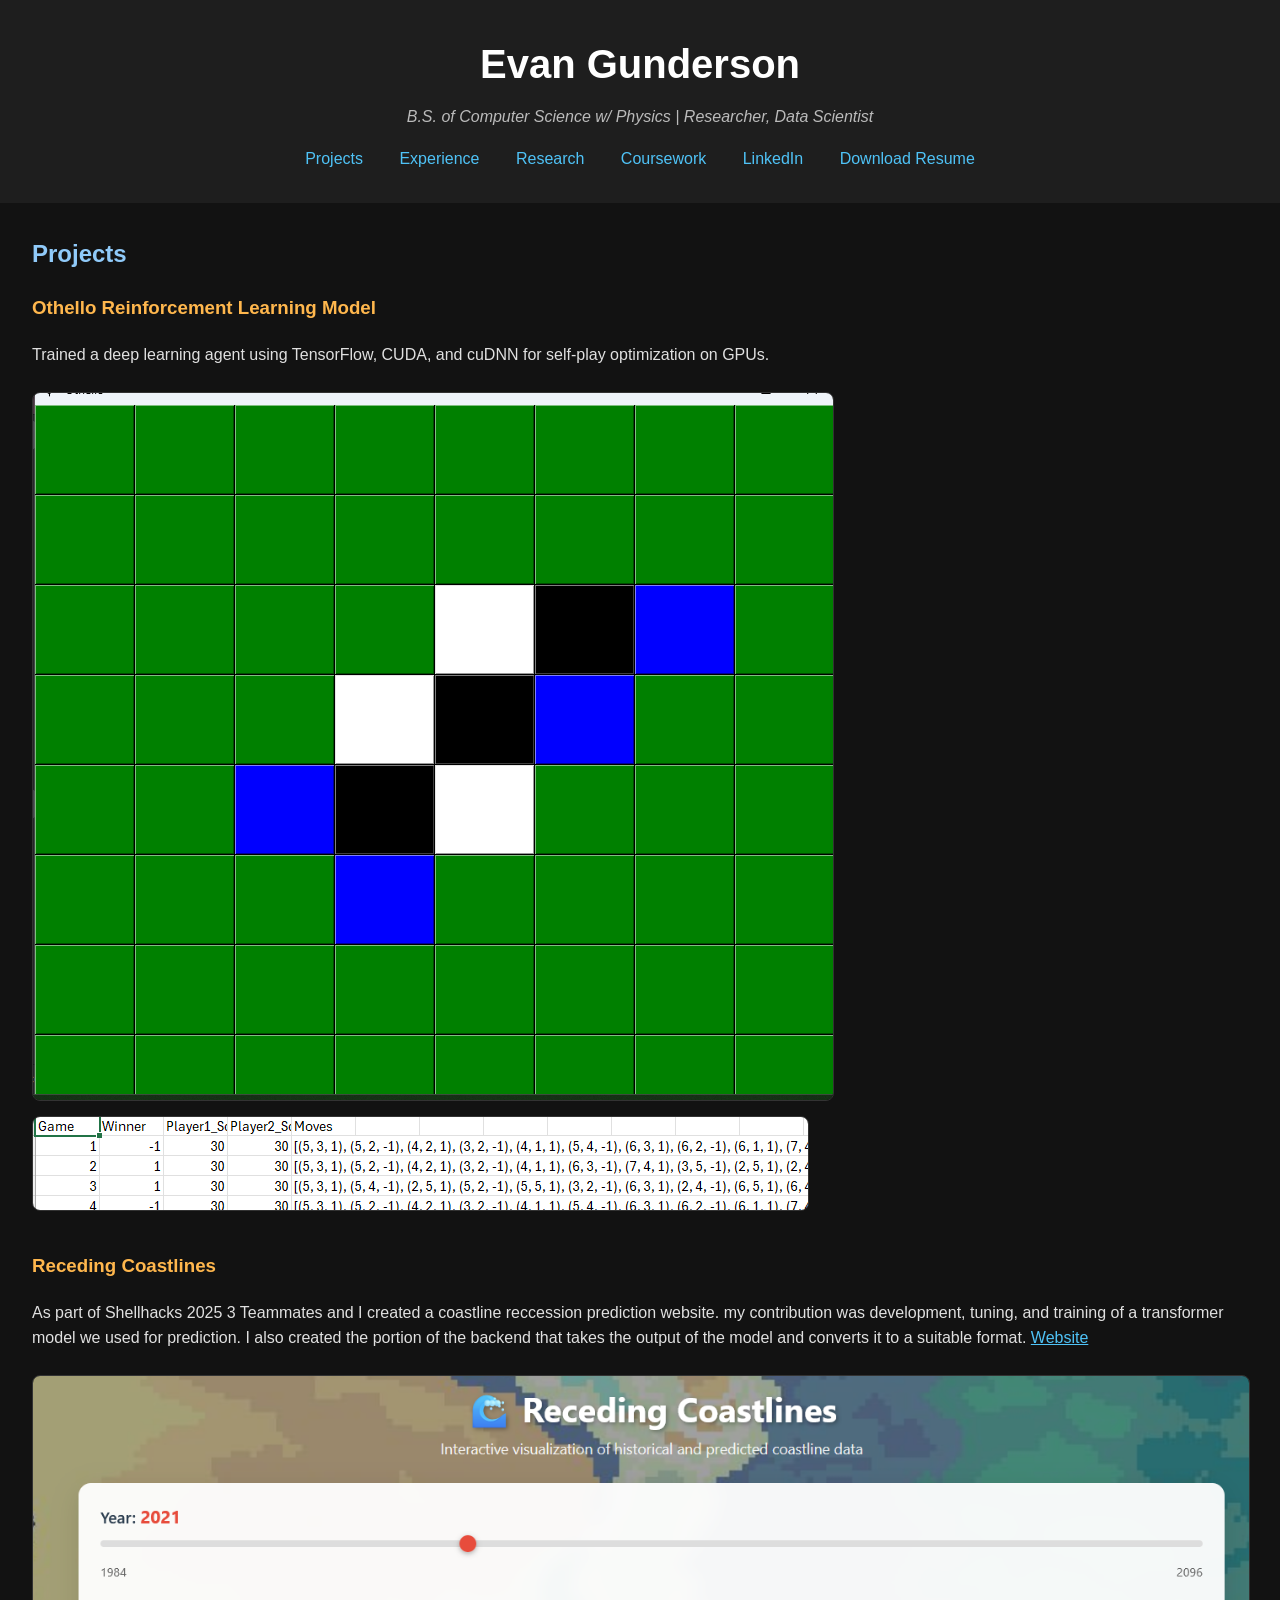
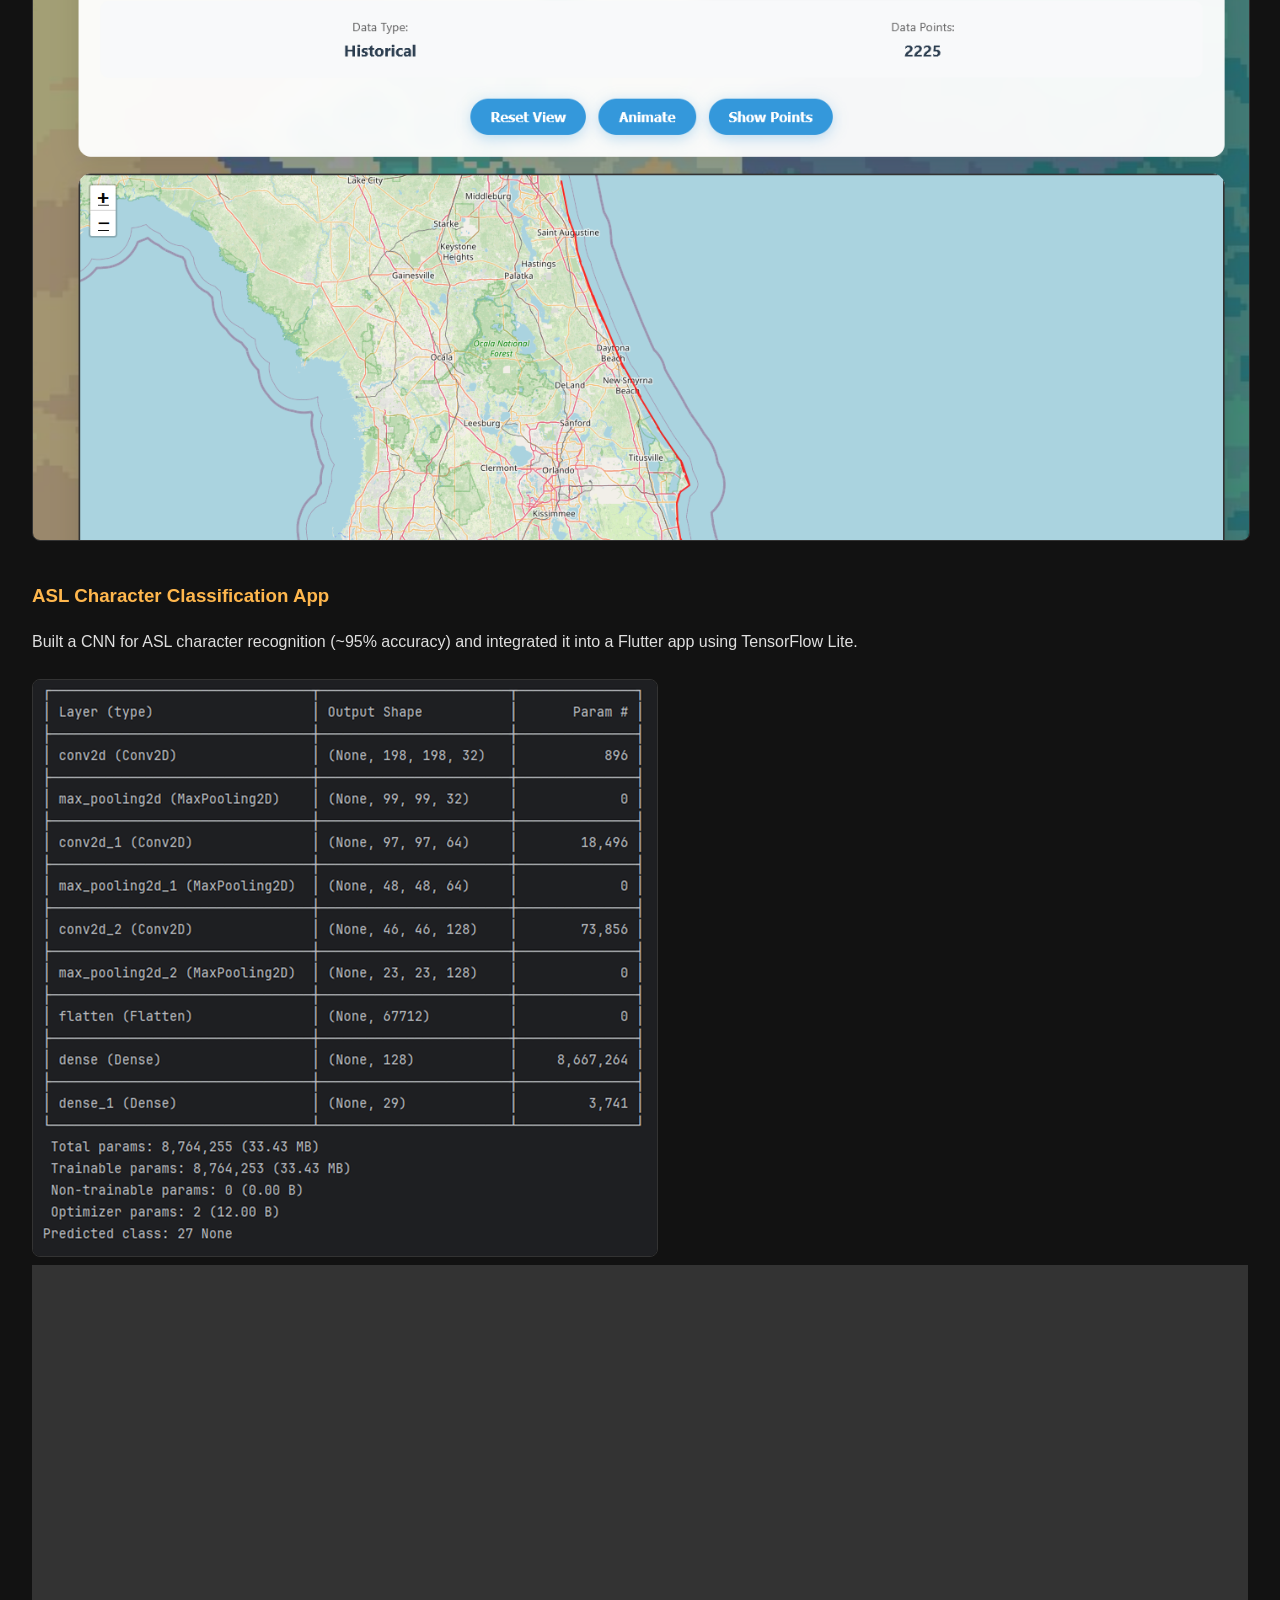
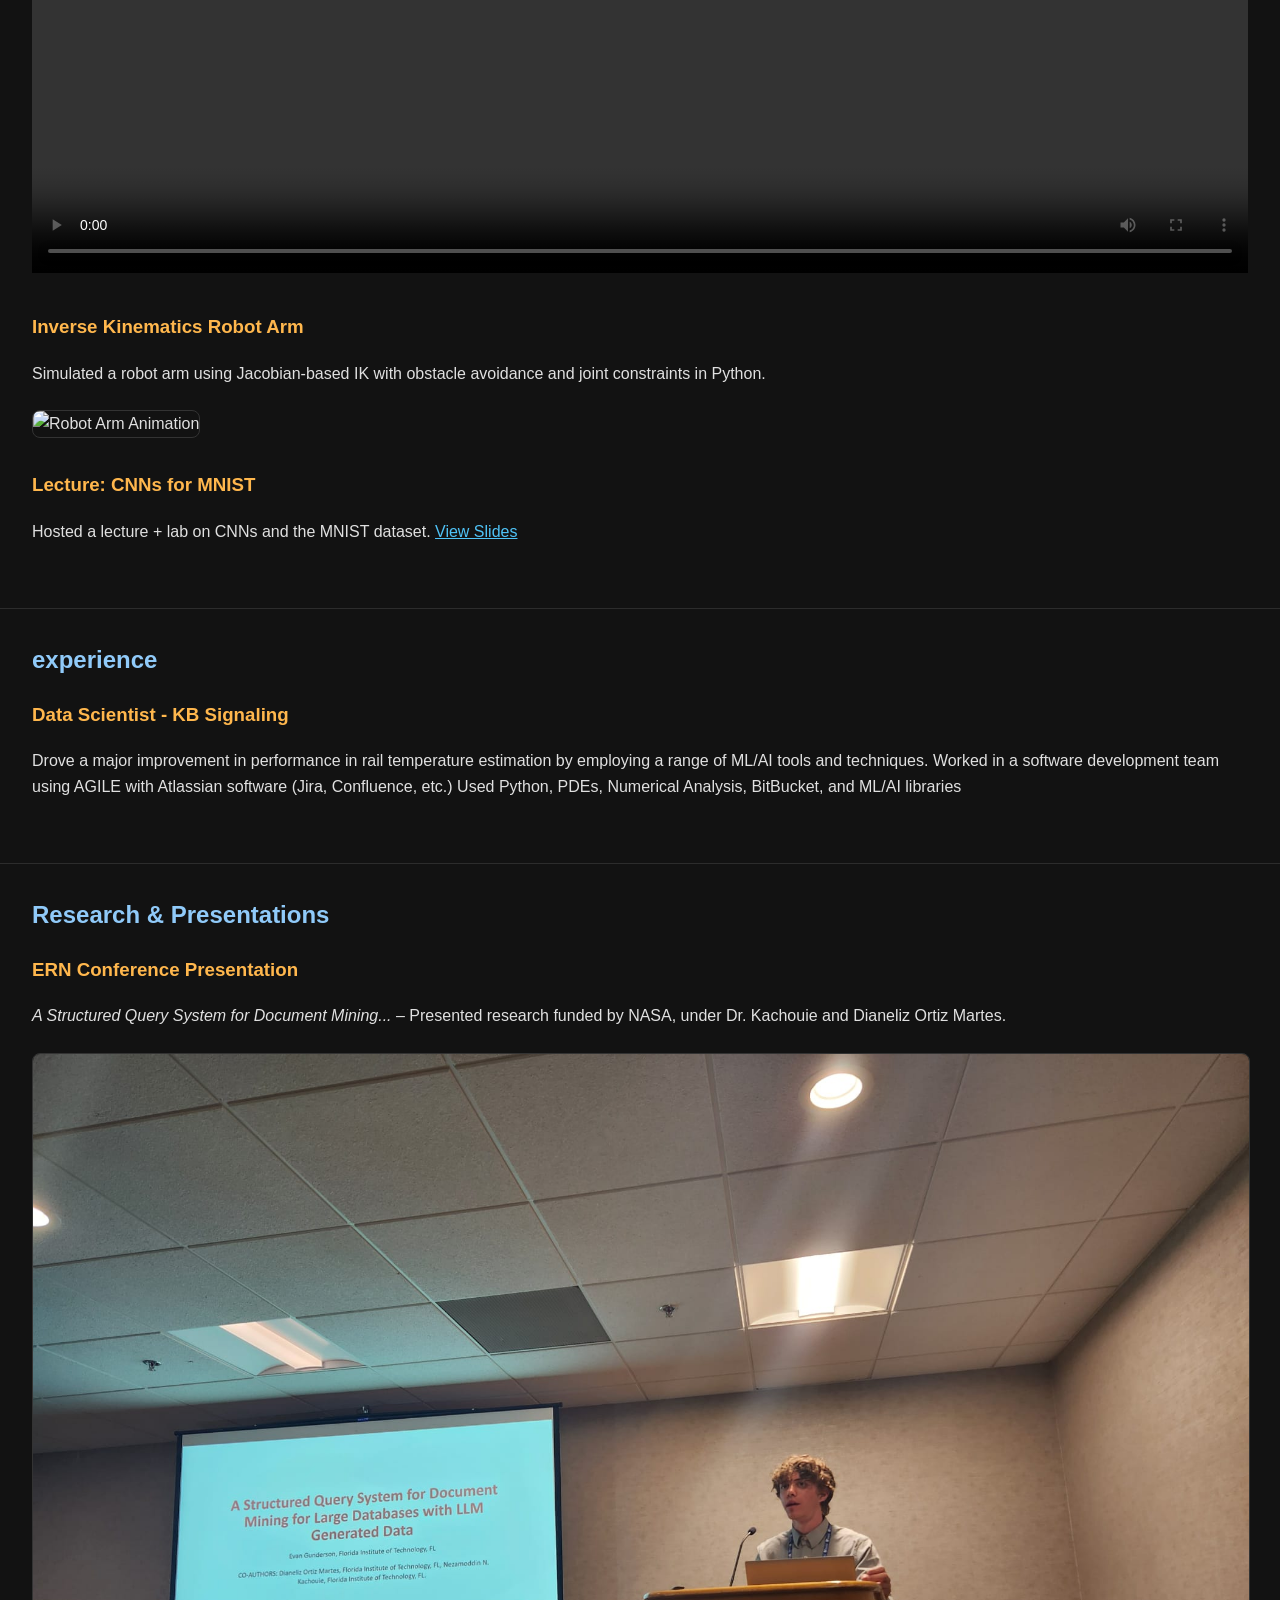
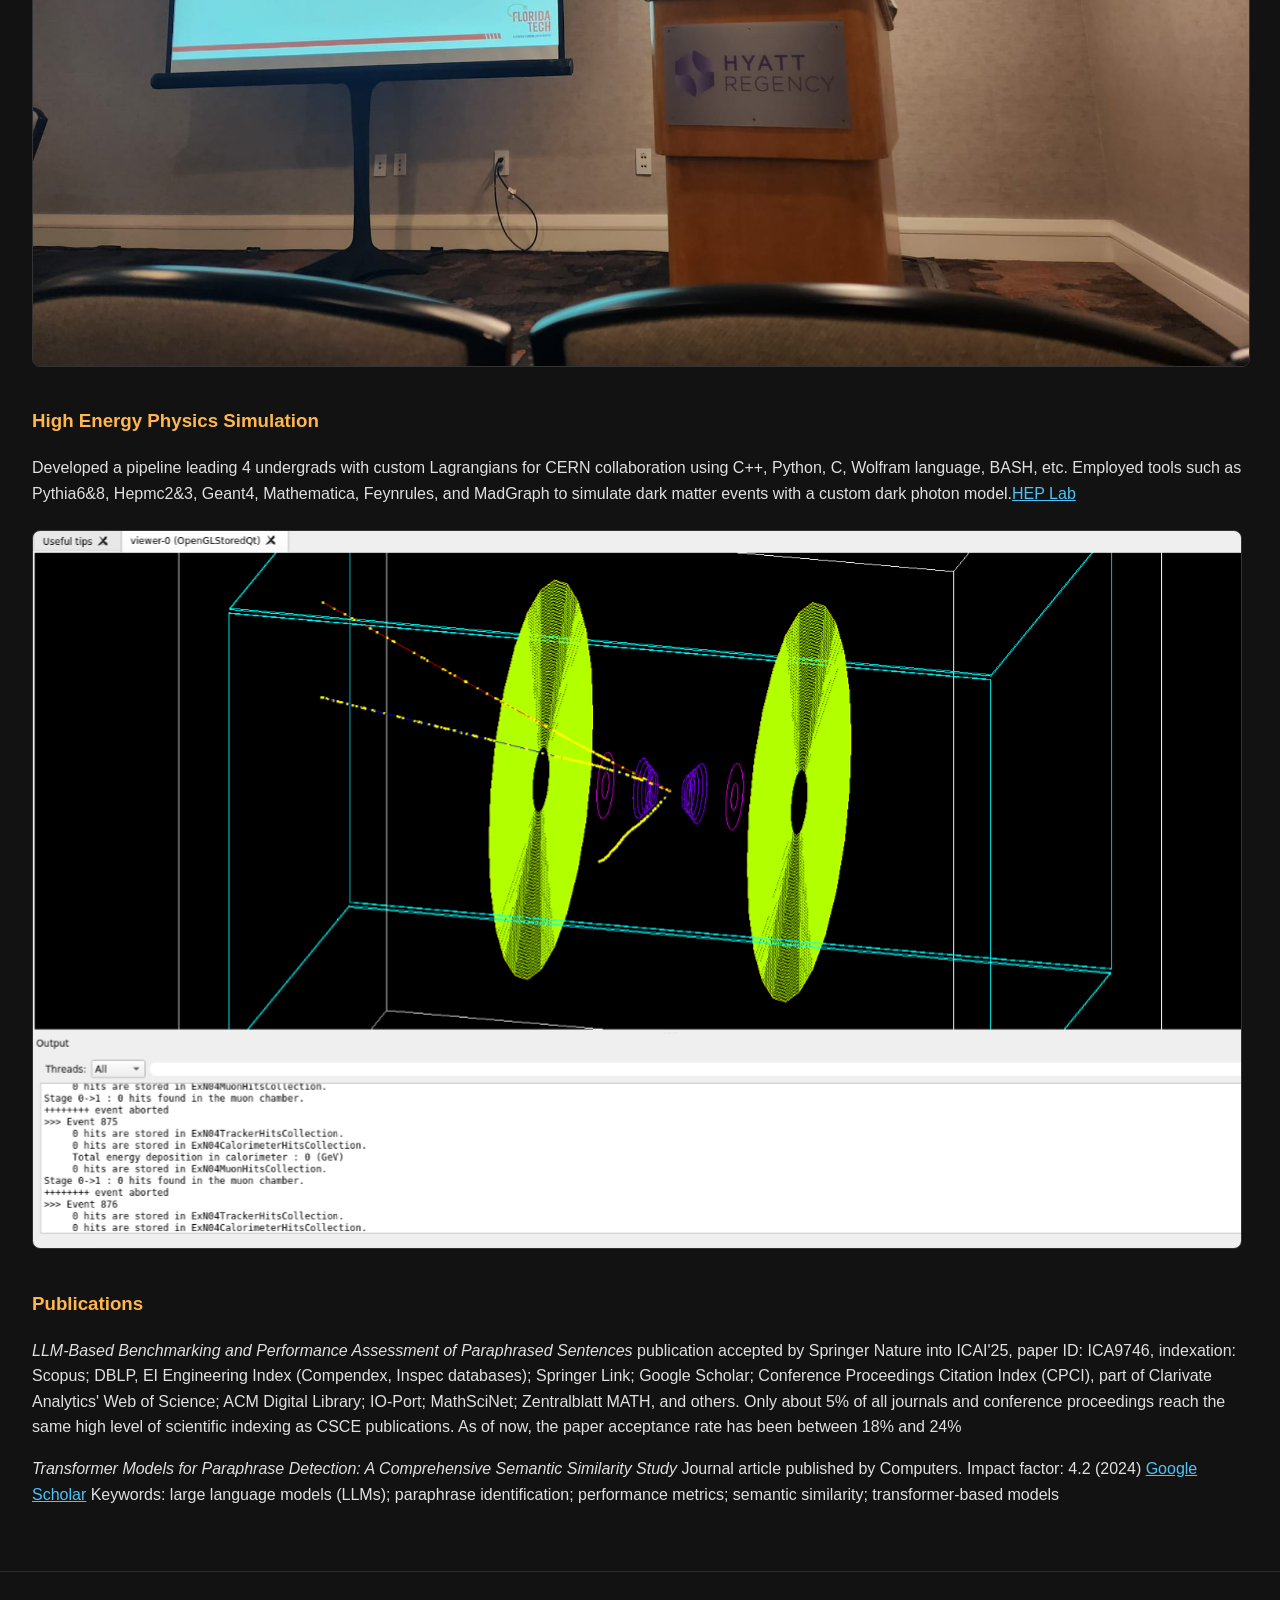
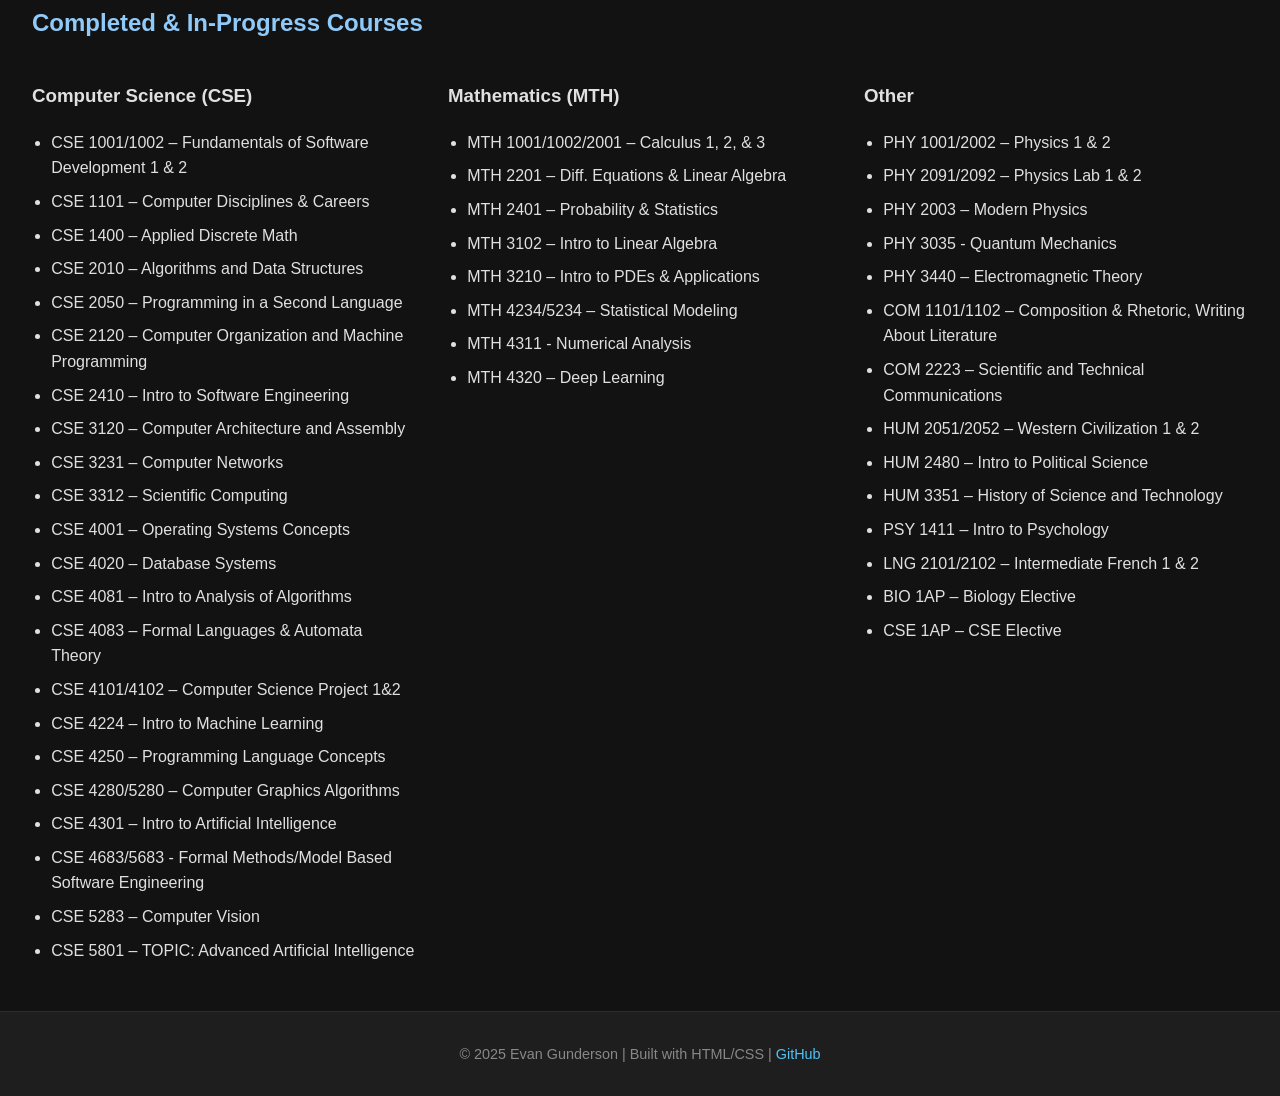
==== commit 8e6fc78d: "Update student status and navigation link capitalization" ====
--- a/index.html
+++ b/index.html
@@ -9,10 +9,10 @@
 <body class="dark">
   <header>
     <h1>Evan Gunderson</h1>
-    <p>Student of Computer Science w/ Physics | Researcher, Data Scientist</p>
+    <p>B.S. of Computer Science w/ Physics | Researcher, Data Scientist</p>
     <nav>
       <a href="#projects">Projects</a>
-      <a href="#Experience">experience</a>
+      <a href="#Experience">Experience</a>
       <a href="#research">Research</a>
       <a href="#coursework">Coursework</a>
       <a href="https://www.linkedin.com/in/egunderson2004/">LinkedIn</a>
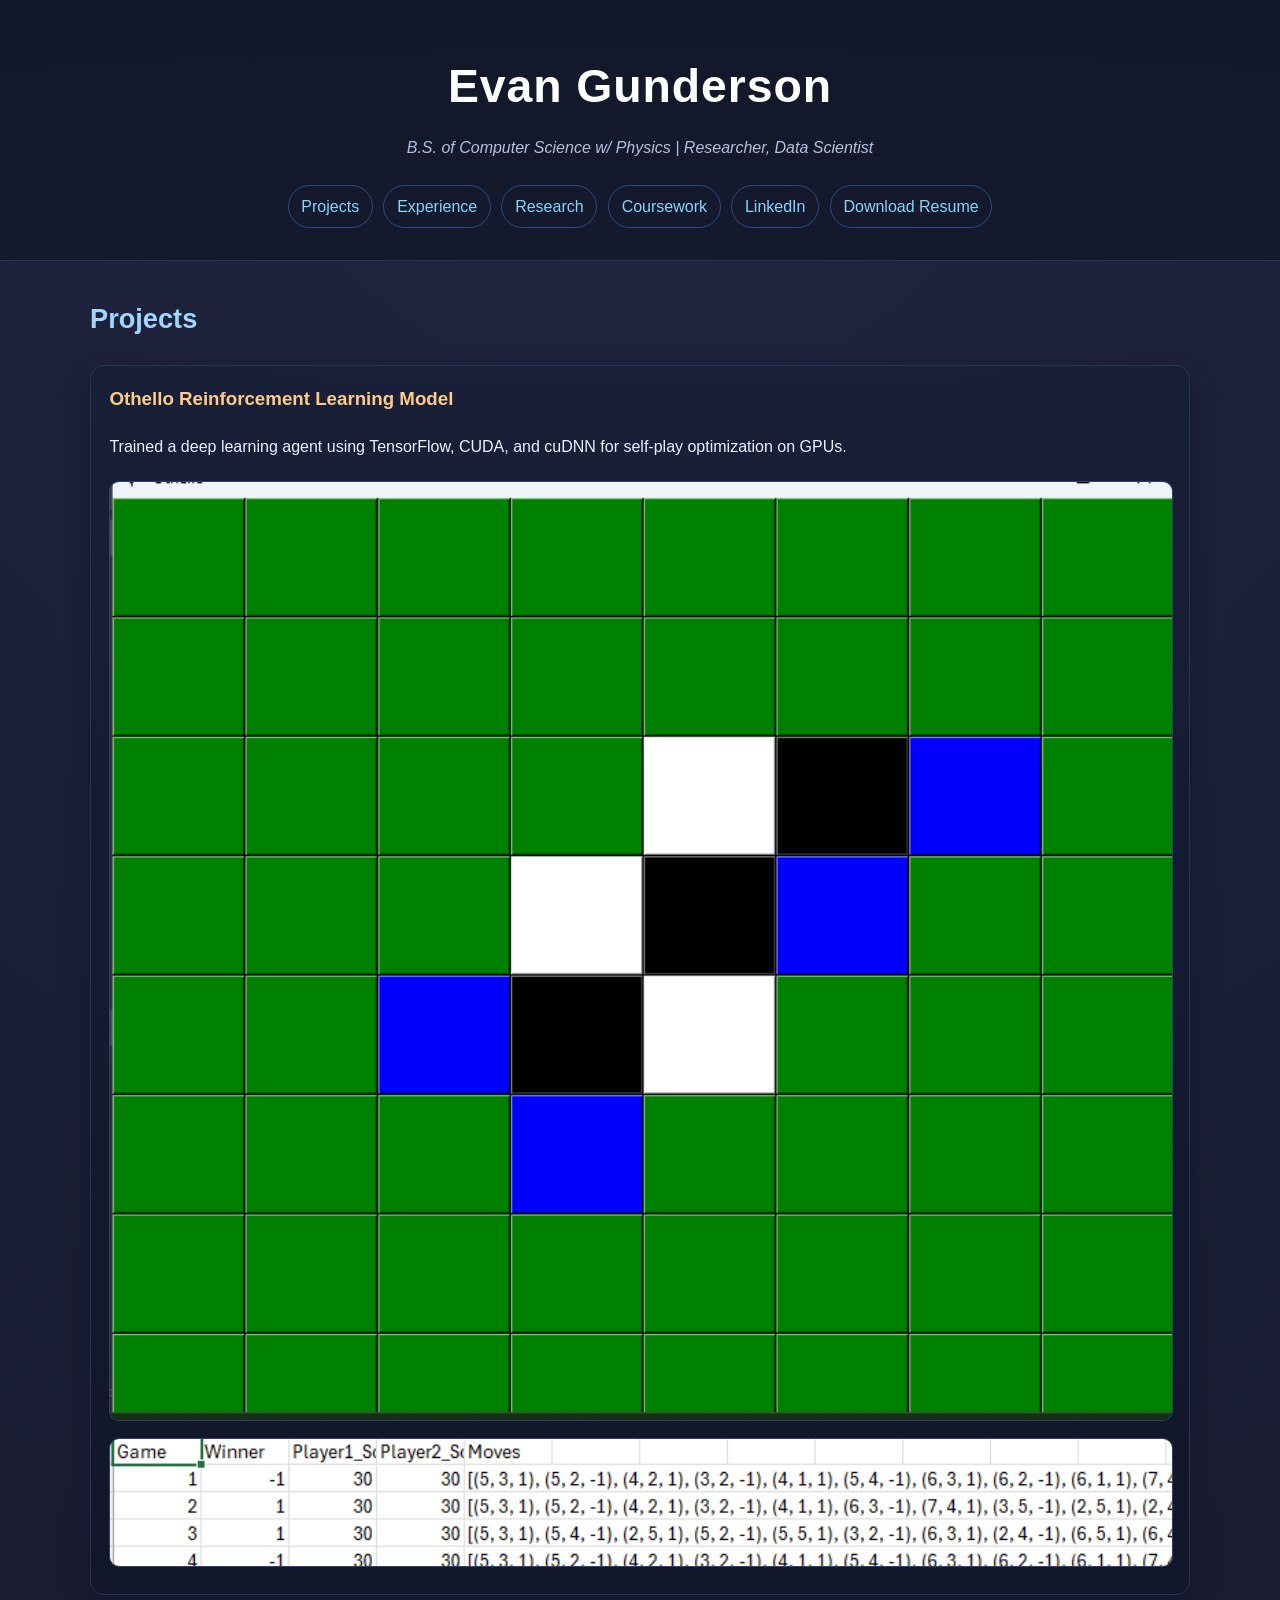
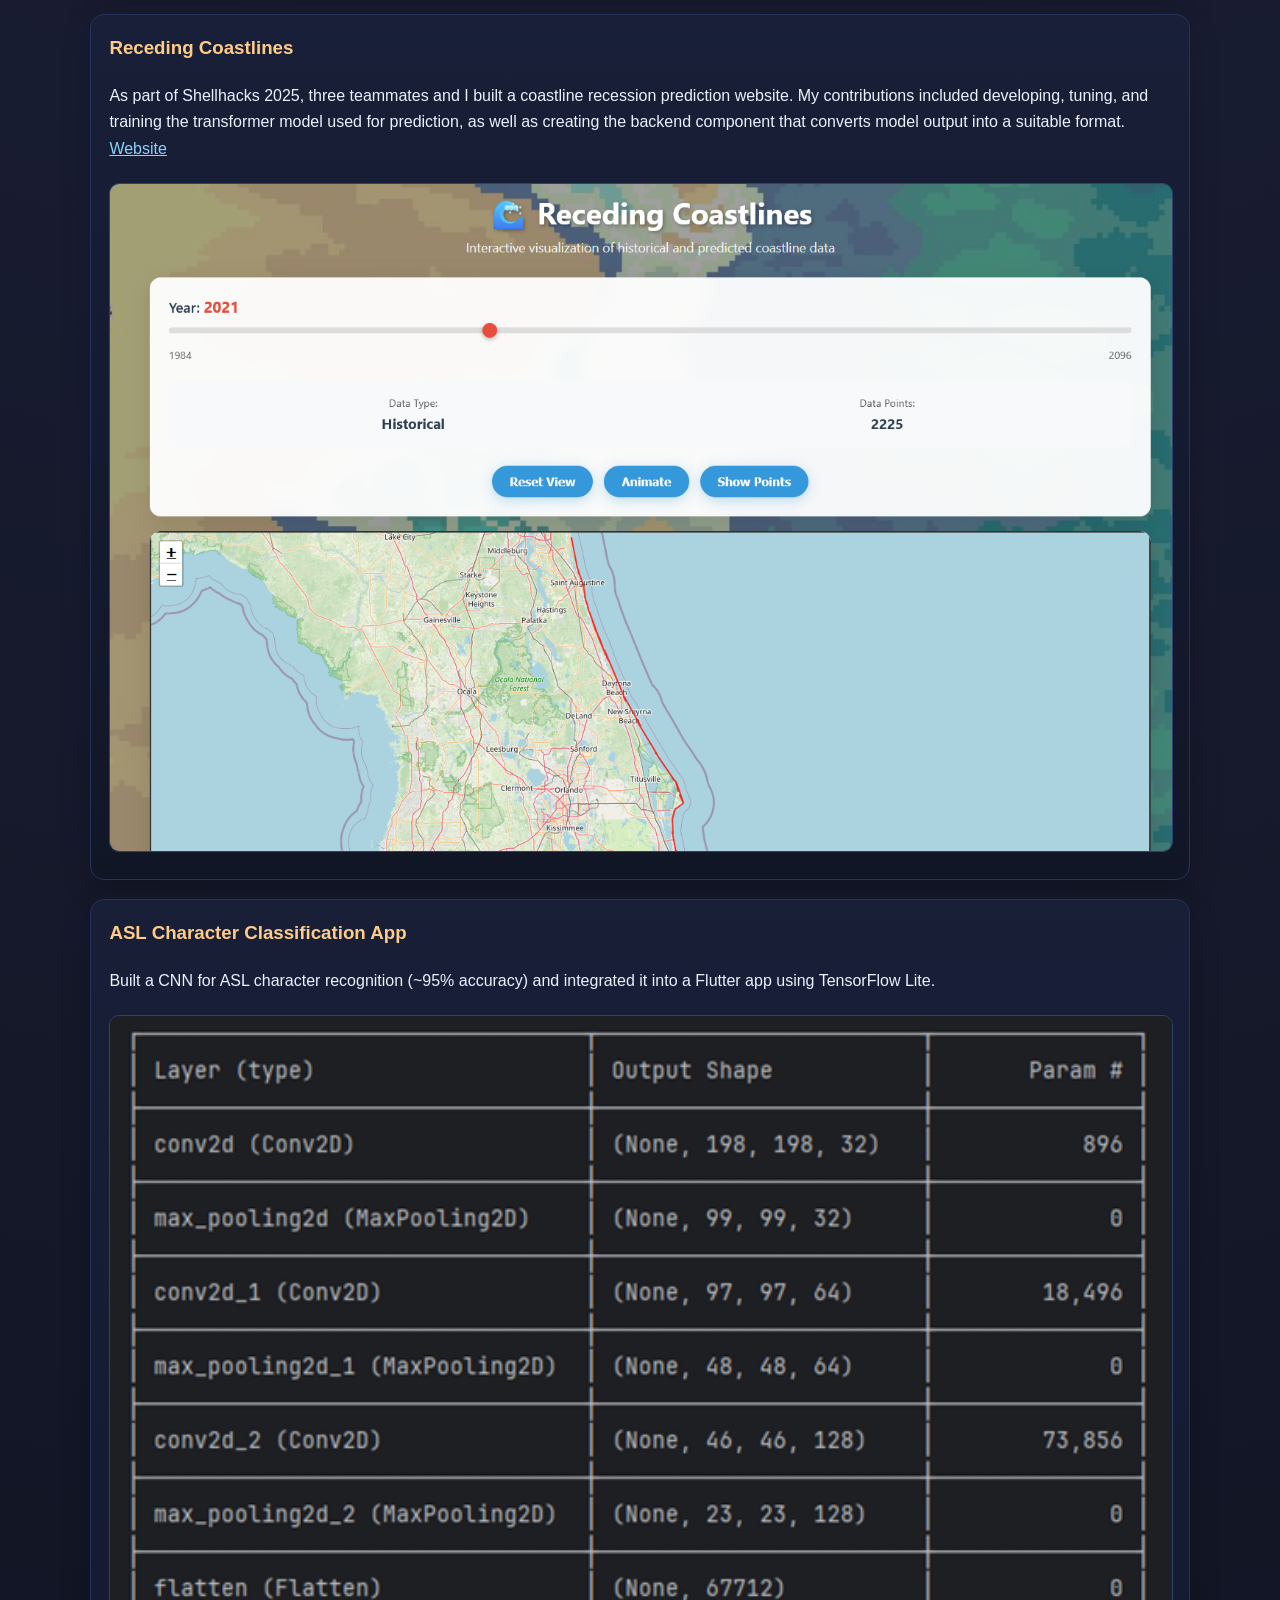
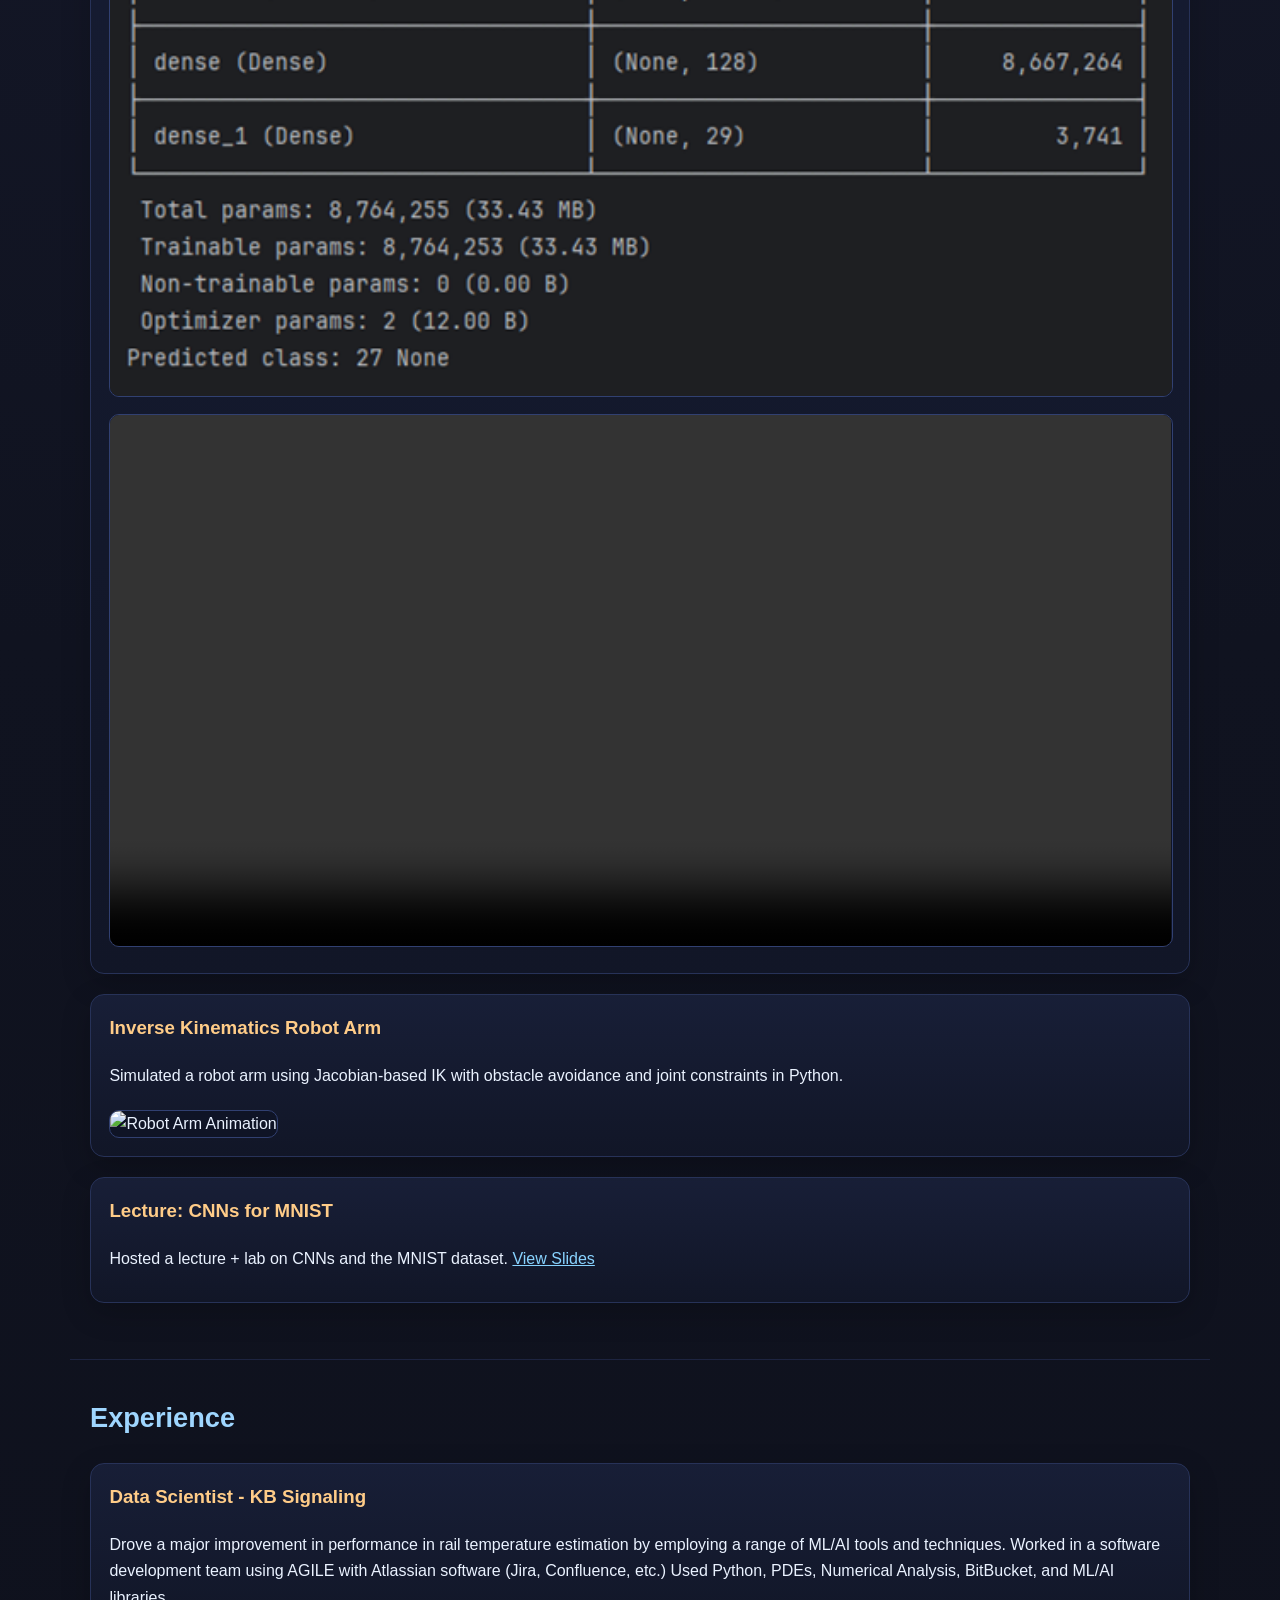
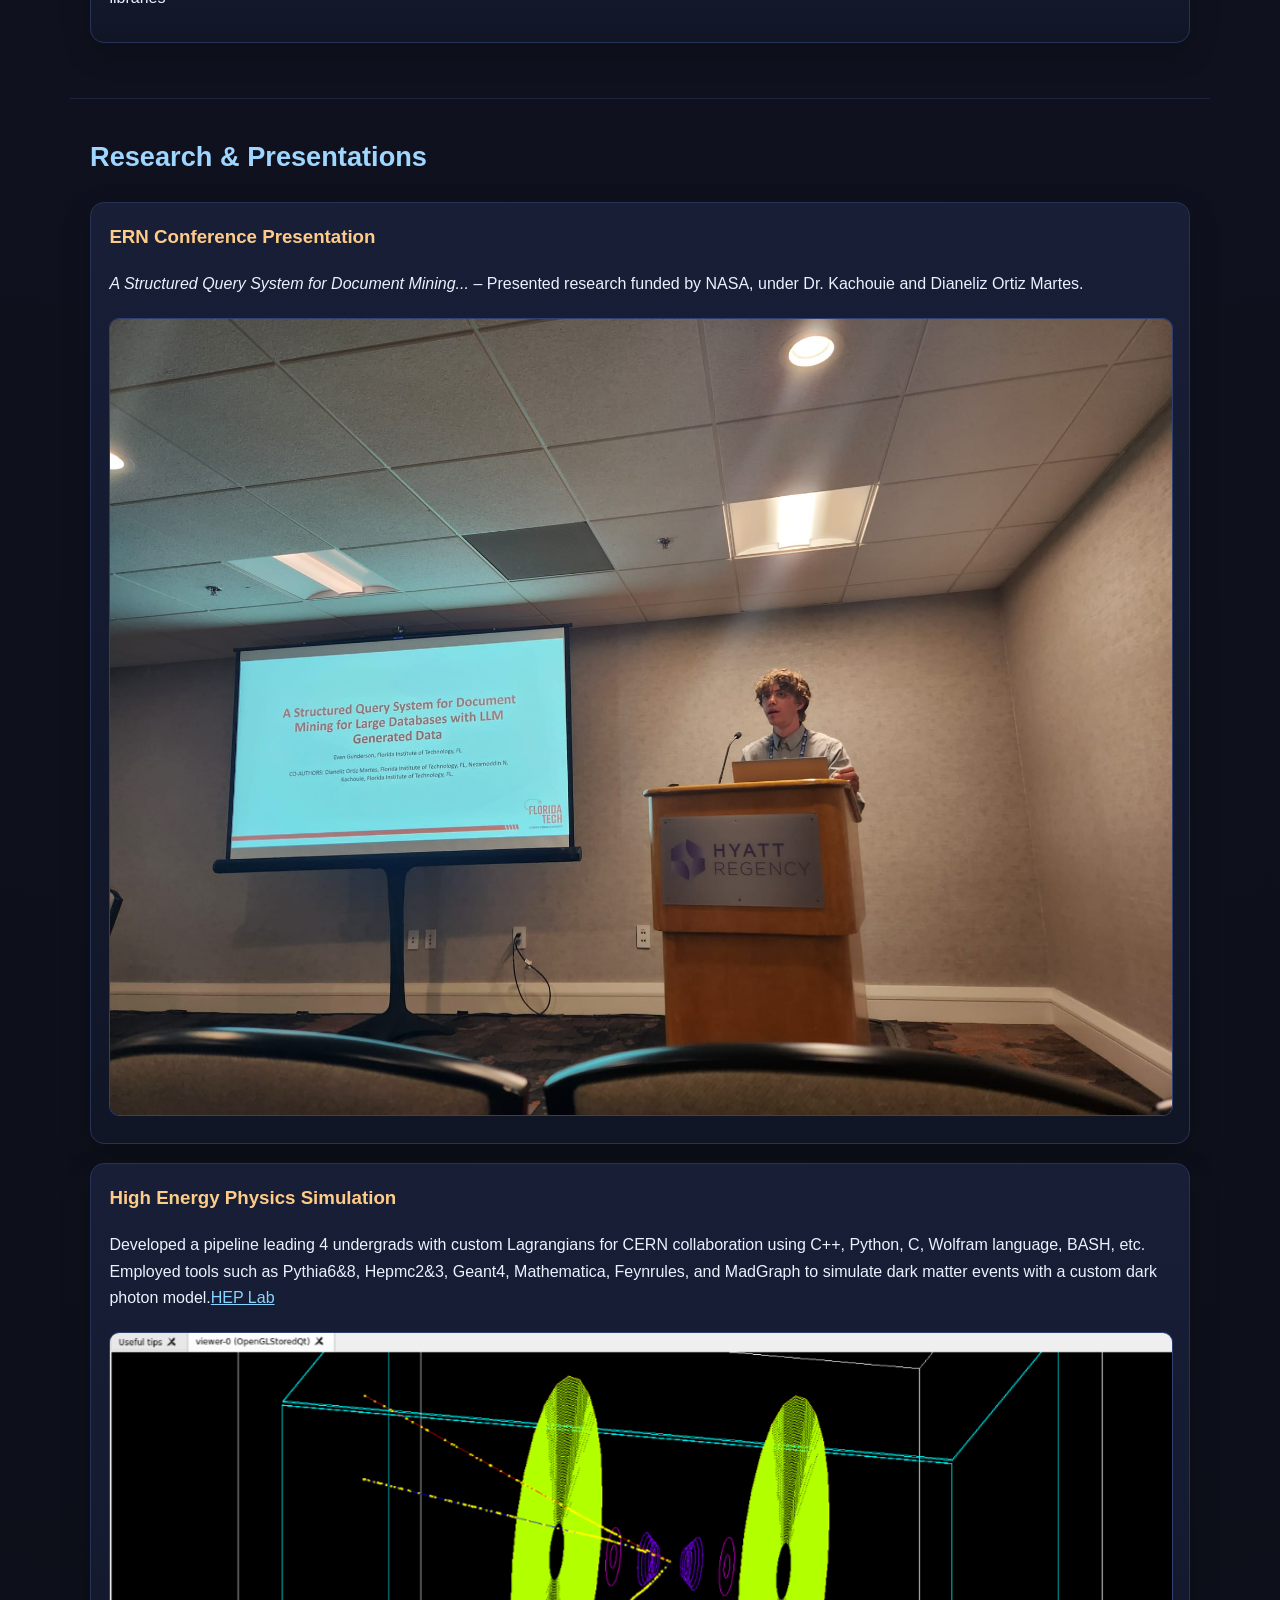
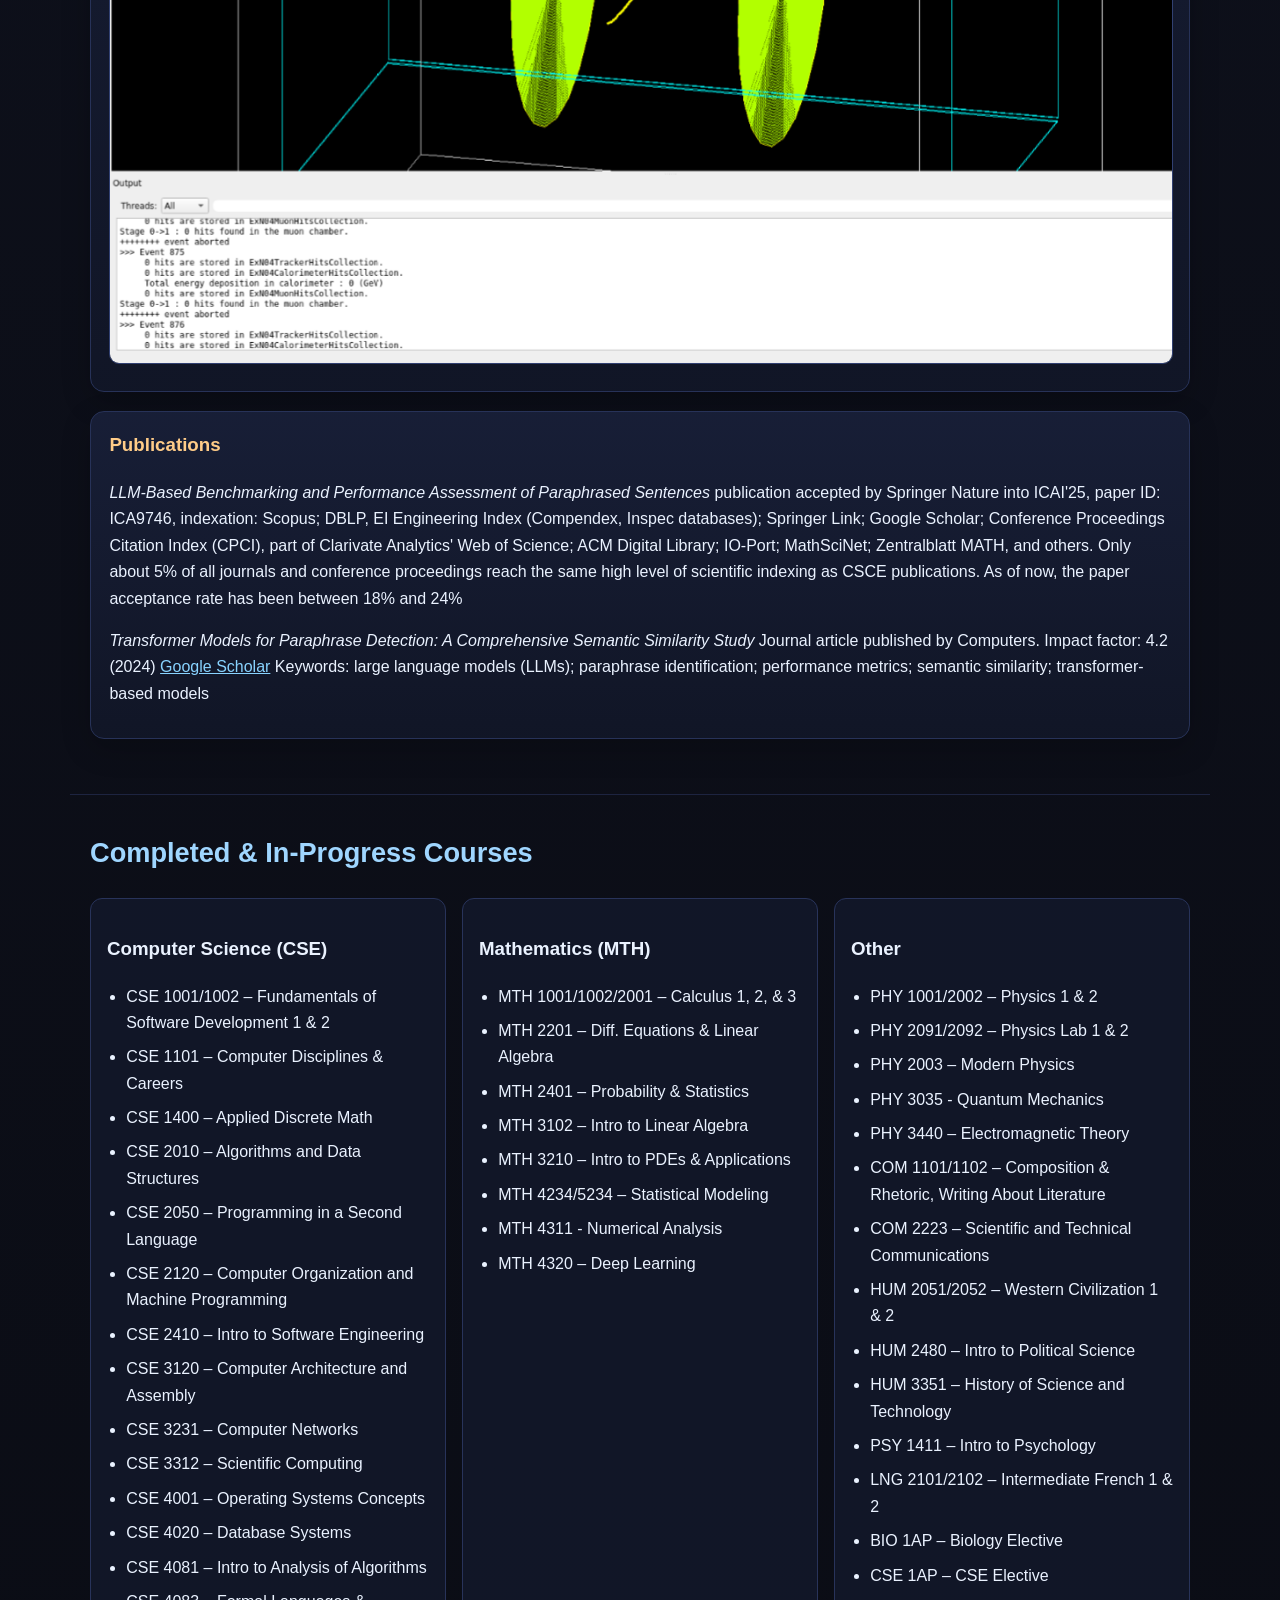
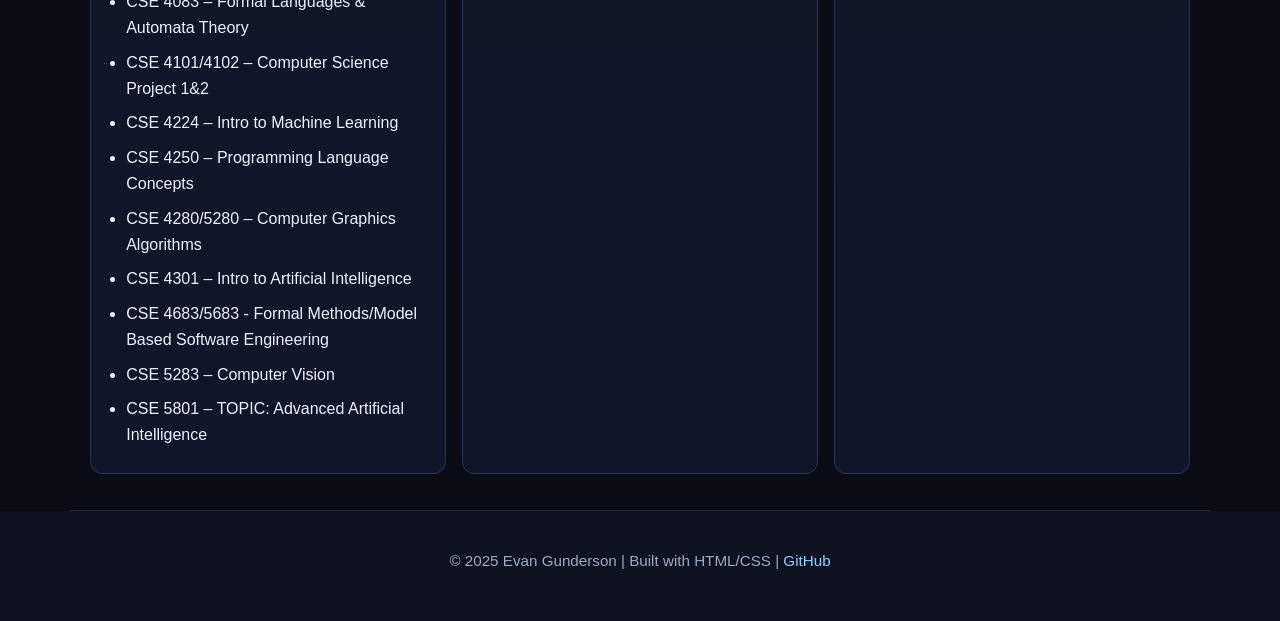
==== commit 7eb372b2: "Improve portfolio visuals and fix text issues" ====
--- a/index.html
+++ b/index.html
@@ -3,6 +3,7 @@
 <head>
   <meta charset="UTF-8" />
   <meta name="viewport" content="width=device-width, initial-scale=1.0" />
+  <meta name="description" content="Portfolio site for Evan Gunderson featuring projects, research, and experience in machine learning, software engineering, and physics." />
   <title>Evan Gunderson | Portfolio</title>
   <link rel="stylesheet" href="assets/styles.css" />
 </head>
@@ -15,7 +16,7 @@
       <a href="#Experience">Experience</a>
       <a href="#research">Research</a>
       <a href="#coursework">Coursework</a>
-      <a href="https://www.linkedin.com/in/egunderson2004/">LinkedIn</a>
+      <a href="https://www.linkedin.com/in/egunderson2004/" target="_blank" rel="noopener noreferrer">LinkedIn</a>
       <a href="resume/Summer2026ResumeEvanGunderson.docx">Download Resume</a>
     </nav>
   </header>
@@ -30,8 +31,7 @@
     </div>
     <div class="project">
       <h3>Receding Coastlines</h3>
-      <p>As part of Shellhacks 2025 3 Teammates and I created a coastline reccession prediction website. my contribution was development, tuning, and training of a transformer model 
-        we used for prediction. I also created the portion of the backend that takes the output of the model and converts it to a suitable format. 
+      <p>As part of Shellhacks 2025, three teammates and I built a coastline recession prediction website. My contributions included developing, tuning, and training the transformer model used for prediction, as well as creating the backend component that converts model output into a suitable format.
       <a href="https://recedingcoastlin.es/">Website</a>
       </p>
       
@@ -58,7 +58,7 @@
   </section>
 
   <section id="Experience">
-    <h2>experience</h2>
+    <h2>Experience</h2>
     <div class="project">
       <h3>Data Scientist - KB Signaling</h3>
       <p>Drove a major improvement in performance in rail temperature estimation by employing a range of ML/AI tools and techniques.
--- a/assets/styles.css
+++ b/assets/styles.css
@@ -1,113 +1,157 @@
 /* Base styles */
 body.dark {
-    background-color: #121212;
-    color: #e0e0e0;
-    font-family: 'Segoe UI', Tahoma, Geneva, Verdana, sans-serif;
-    margin: 0;
-    padding: 0;
-    line-height: 1.6;
+  margin: 0;
+  padding: 0;
+  color: #eaf2ff;
+  line-height: 1.65;
+  font-family: "Segoe UI", Tahoma, Geneva, Verdana, sans-serif;
+  background: radial-gradient(circle at top, #20243f 0%, #101320 45%, #0a0c14 100%);
+}
+
+header {
+  text-align: center;
+  padding: 3rem 1rem 2rem;
+  border-bottom: 1px solid #2b3354;
+  background: linear-gradient(180deg, rgba(17, 22, 39, 0.95), rgba(17, 22, 39, 0.7));
+}
+
+header h1 {
+  margin: 0;
+  font-size: clamp(2rem, 4vw, 2.9rem);
+  color: #ffffff;
+  letter-spacing: 0.02em;
+}
+
+header p {
+  margin: 0.65rem auto 0;
+  max-width: 720px;
+  color: #b4c1df;
+  font-style: italic;
+}
+
+nav {
+  display: flex;
+  flex-wrap: wrap;
+  justify-content: center;
+  gap: 0.65rem;
+  margin-top: 1.5rem;
+}
+
+nav a {
+  padding: 0.45rem 0.8rem;
+  border-radius: 999px;
+  border: 1px solid #2b4c88;
+  color: #88d3ff;
+  text-decoration: none;
+  transition: background-color 0.2s ease, color 0.2s ease, border-color 0.2s ease;
+}
+
+nav a:hover {
+  color: #e7f7ff;
+  border-color: #4fa7ff;
+  background-color: rgba(40, 107, 182, 0.2);
+}
+
+section {
+  max-width: 1100px;
+  margin: 0 auto;
+  padding: 2.25rem 1.25rem;
+  border-bottom: 1px solid #1d2440;
+}
+
+h2 {
+  margin-top: 0;
+  color: #9fd6ff;
+  font-size: 1.7rem;
+}
+
+.project {
+  margin-bottom: 1.2rem;
+  padding: 1.15rem;
+  border: 1px solid #273258;
+  border-radius: 14px;
+  background: linear-gradient(180deg, rgba(24, 31, 56, 0.95), rgba(17, 22, 39, 0.95));
+  box-shadow: 0 10px 30px rgba(0, 0, 0, 0.2);
+}
+
+.project h3 {
+  margin-top: 0;
+  color: #ffcc88;
+}
+
+.project p {
+  margin-bottom: 0.75rem;
+}
+
+.project img,
+.project video {
+  width: 100%;
+  height: auto;
+  margin-top: 0.55rem;
+  border: 1px solid #314071;
+  border-radius: 10px;
+  background-color: #0f1426;
+}
+
+.columns {
+  display: grid;
+  grid-template-columns: repeat(auto-fit, minmax(240px, 1fr));
+  gap: 1rem;
+}
+
+.columns > div {
+  padding: 1rem;
+  border: 1px solid #28335a;
+  border-radius: 12px;
+  background: rgba(18, 24, 43, 0.85);
+}
+
+.columns ul {
+  margin: 0;
+  padding-left: 1.2rem;
+  list-style-type: disc;
+}
+
+.columns li {
+  margin-bottom: 0.5rem;
+}
+
+footer {
+  text-align: center;
+  padding: 1.4rem 1rem 2rem;
+  font-size: 0.95rem;
+  color: #9ca9c7;
+  background-color: #0d1120;
+}
+
+footer a {
+  color: #88d3ff;
+  text-decoration: none;
+}
+
+footer a:hover {
+  text-decoration: underline;
+}
+
+a {
+  color: #88d3ff;
+}
+
+a:hover {
+  color: #b7e8ff;
+}
+
+a:focus-visible {
+  outline: 2px solid #88d3ff;
+  outline-offset: 2px;
+}
+
+@media (max-width: 640px) {
+  section {
+    padding: 1.75rem 1rem;
   }
-  
-  header {
-    background-color: #1e1e1e;
-    text-align: center;
-    padding: 2rem 1rem;
+
+  .project {
+    padding: 1rem;
   }
-  
-  header h1 {
-    margin: 0;
-    font-size: 2.5rem;
-    color: #ffffff;
-  }
-  
-  header p {
-    margin: 0.5rem 0;
-    font-style: italic;
-    color: #bbbbbb;
-  }
-  
-  nav {
-    margin-top: 1rem;
-  }
-  
-  nav a {
-    margin: 0 1rem;
-    color: #4fc3f7;
-    text-decoration: none;
-  }
-  
-  nav a:hover {
-    text-decoration: underline;
-  }
-  
-  section {
-    padding: 2rem;
-    border-bottom: 1px solid #2c2c2c;
-  }
-  
-  h2 {
-    color: #90caf9;
-    margin-top: 0;
-  }
-  
-  .project {
-    margin-bottom: 2rem;
-  }
-  
-  .project h3 {
-    color: #ffb74d;
-  }
-  
-  .project img {
-    max-width: 100%;
-    height: auto;
-    margin-top: 0.5rem;
-    border: 1px solid #333;
-    border-radius: 8px;
-  }
-  
-  .columns {
-    display: flex;
-    flex-wrap: wrap;
-    gap: 2rem;
-  }
-  
-  .columns > div {
-    flex: 1;
-    min-width: 250px;
-  }
-  
-  .columns ul {
-    padding-left: 1.2rem;
-    list-style-type: disc;
-  }
-  
-  .columns li {
-    margin-bottom: 0.5rem;
-  }
-  
-  footer {
-    background-color: #1e1e1e;
-    text-align: center;
-    padding: 1rem;
-    font-size: 0.9rem;
-    color: #888;
-  }
-  
-  footer a {
-    color: #4fc3f7;
-    text-decoration: none;
-  }
-  
-  footer a:hover {
-    text-decoration: underline;
-  }
-  
-  a {
-    color: #4fc3f7;
-  }
-  
-  a:hover {
-    color: #82d4fa;
-  }
-  +}
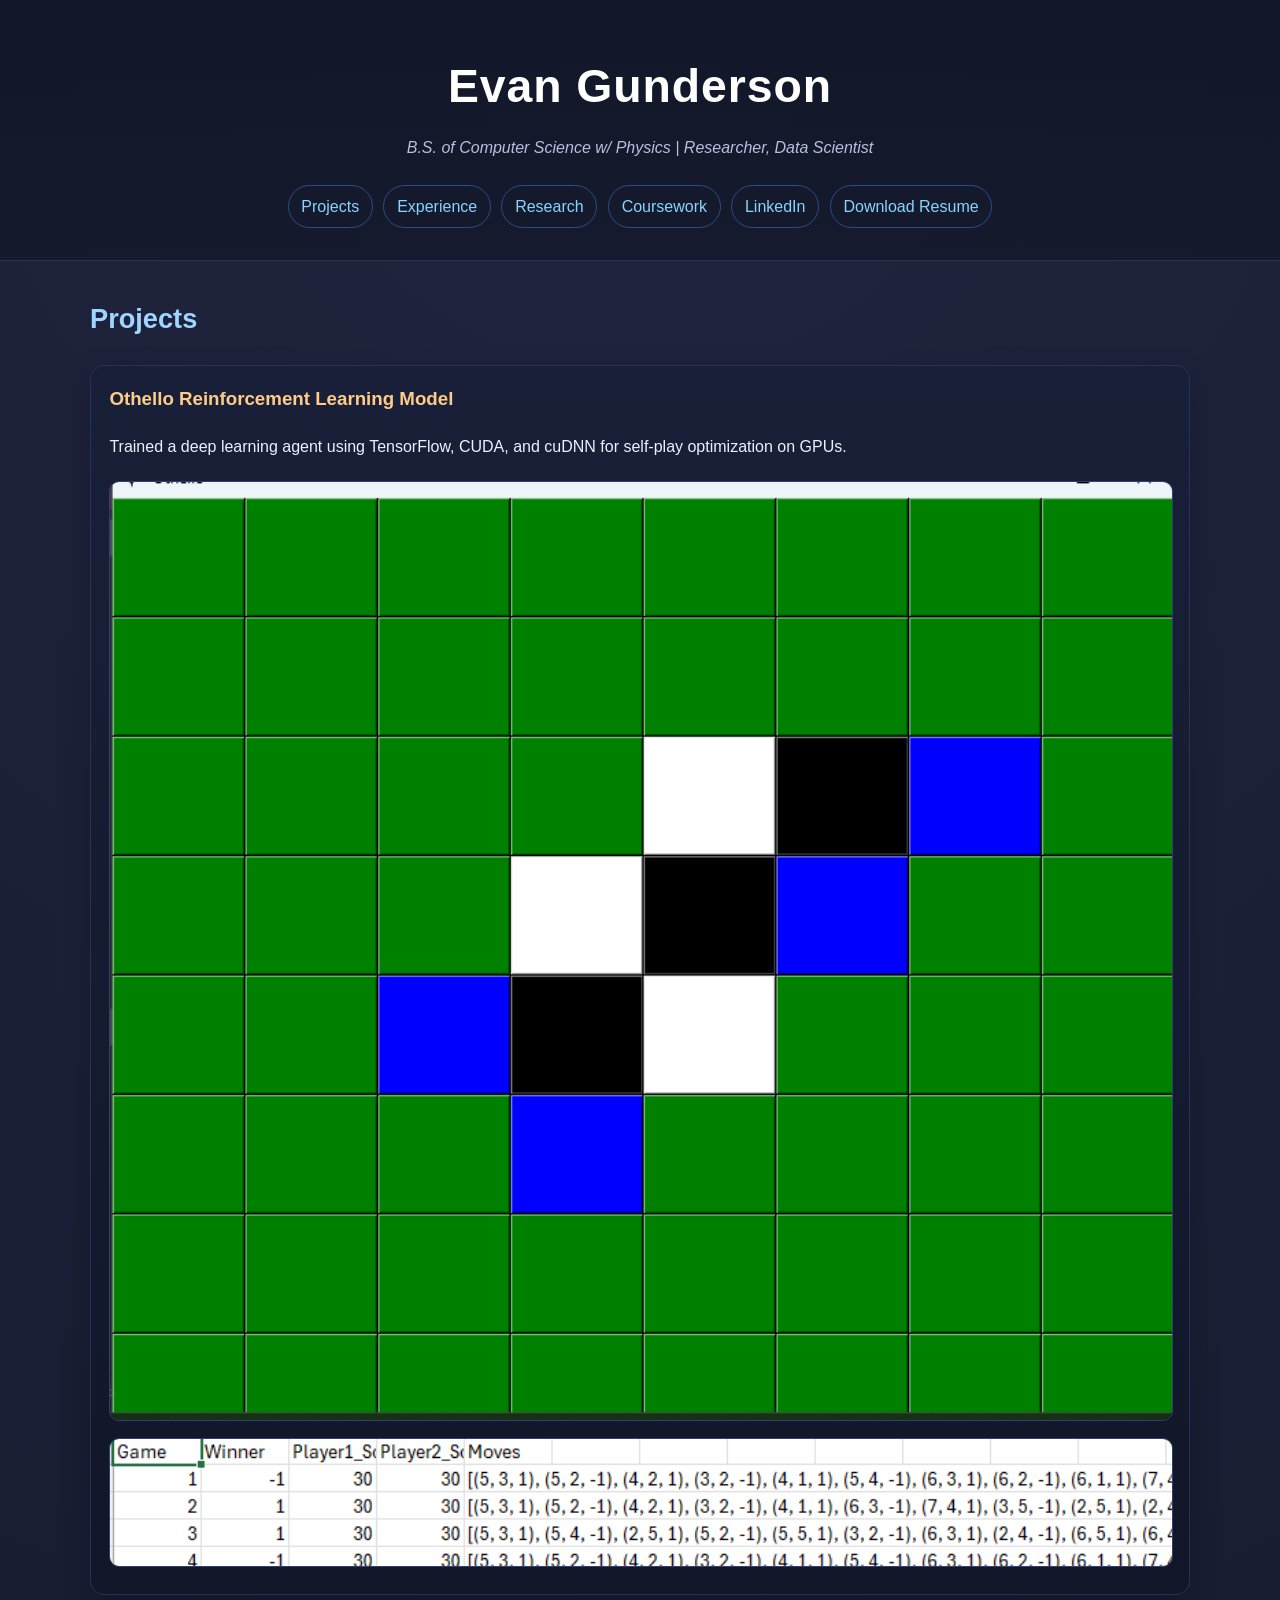
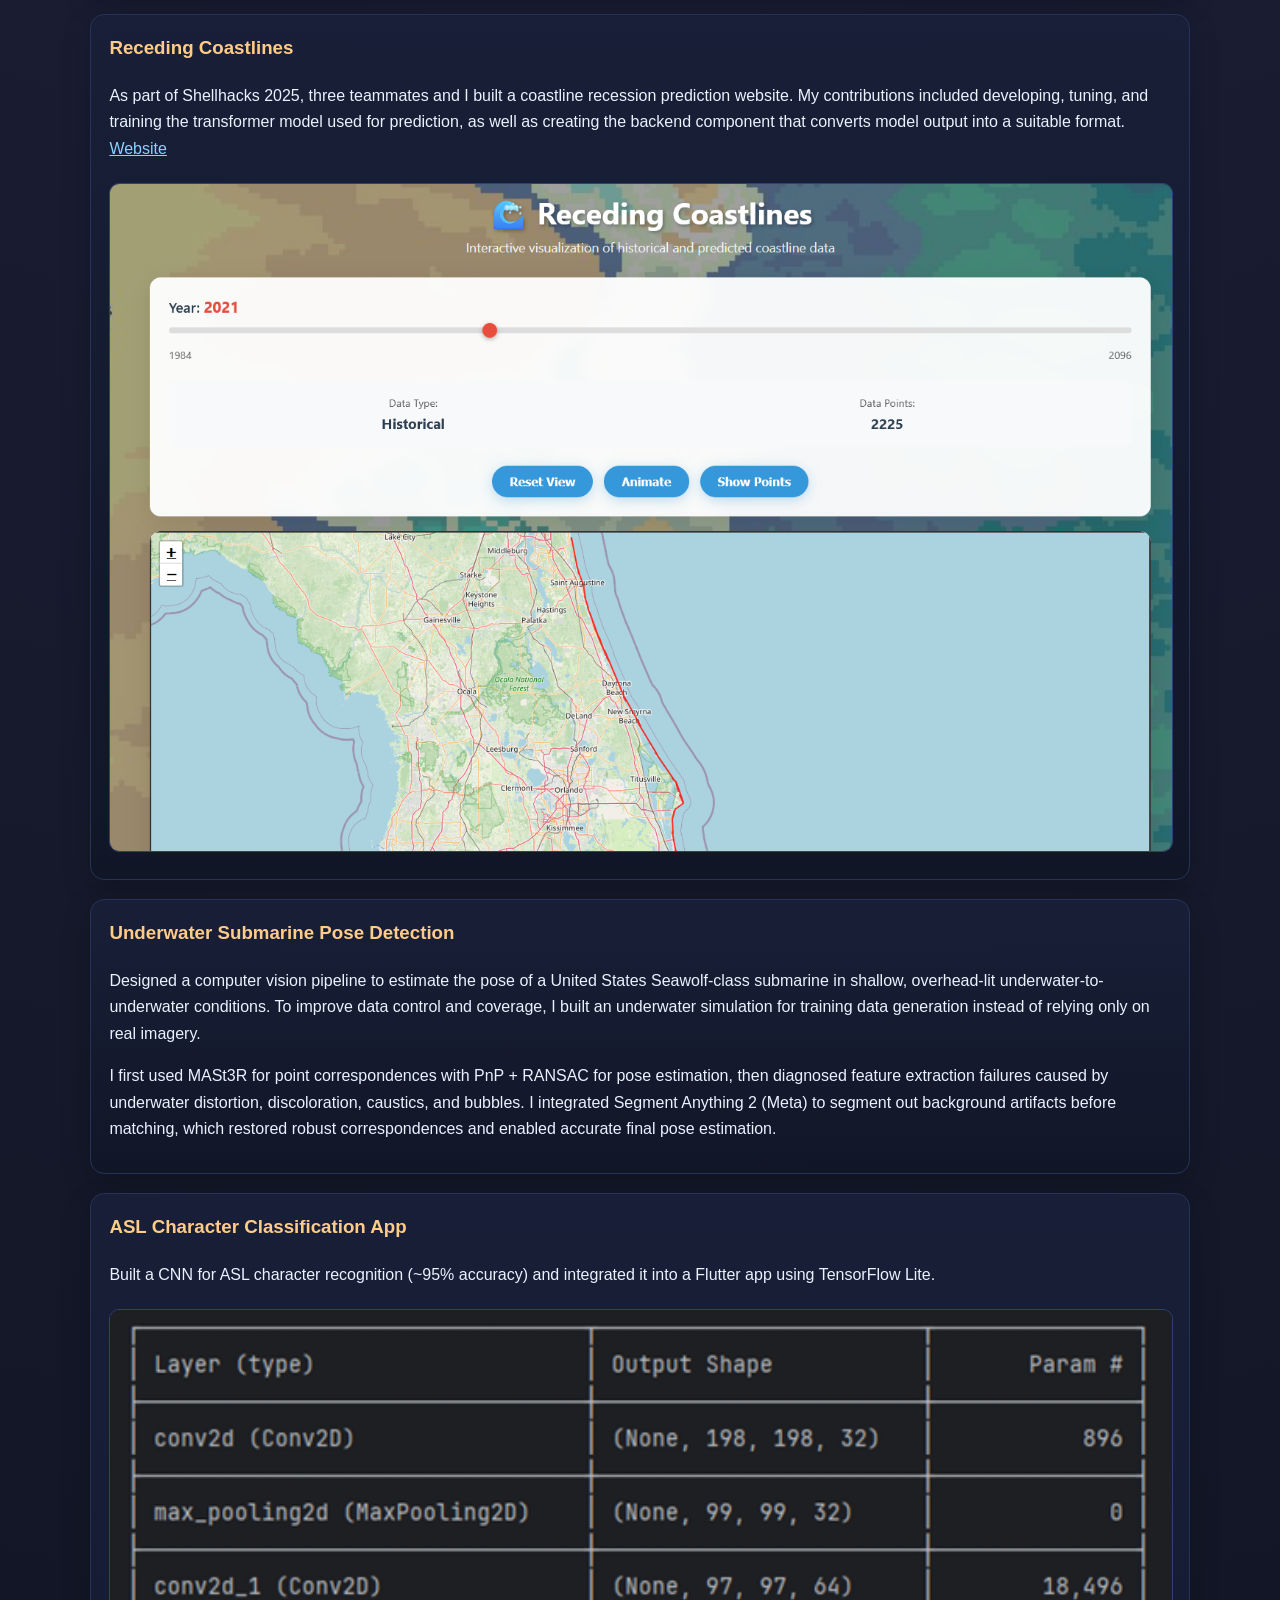
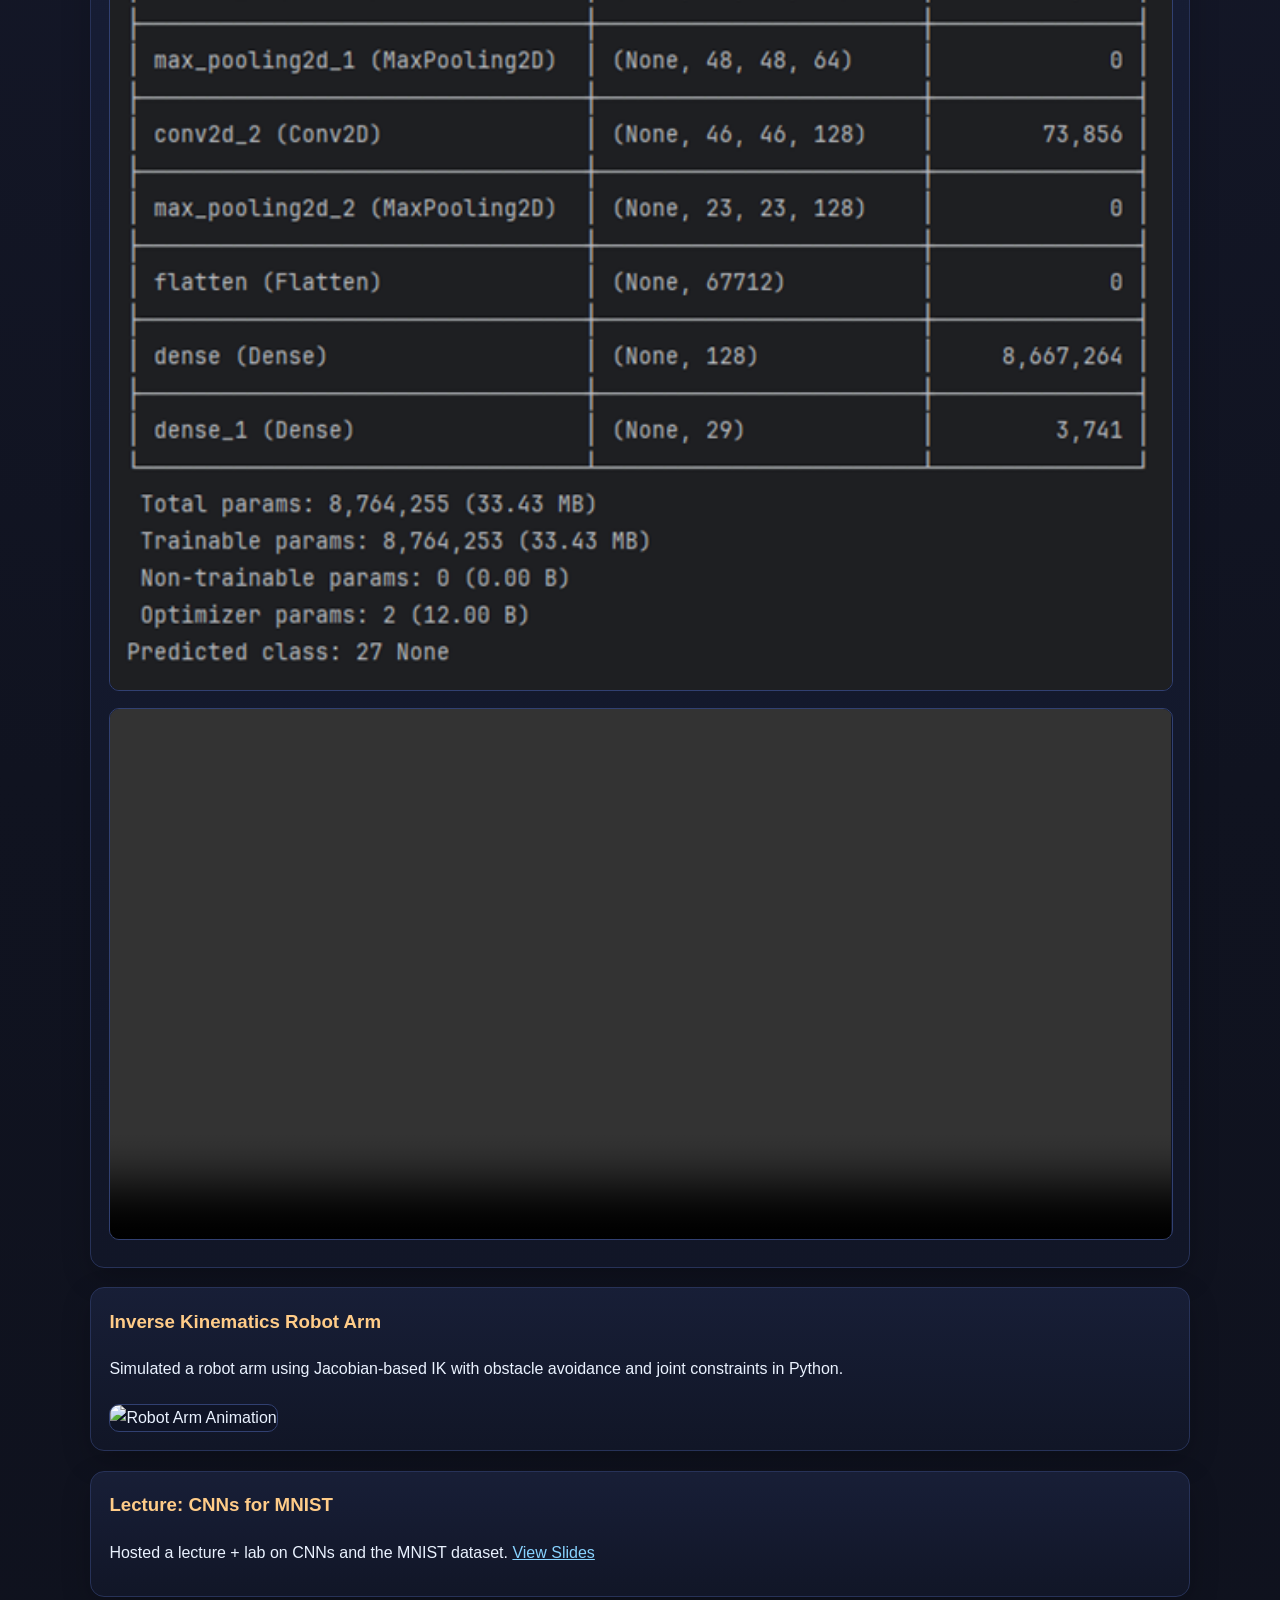
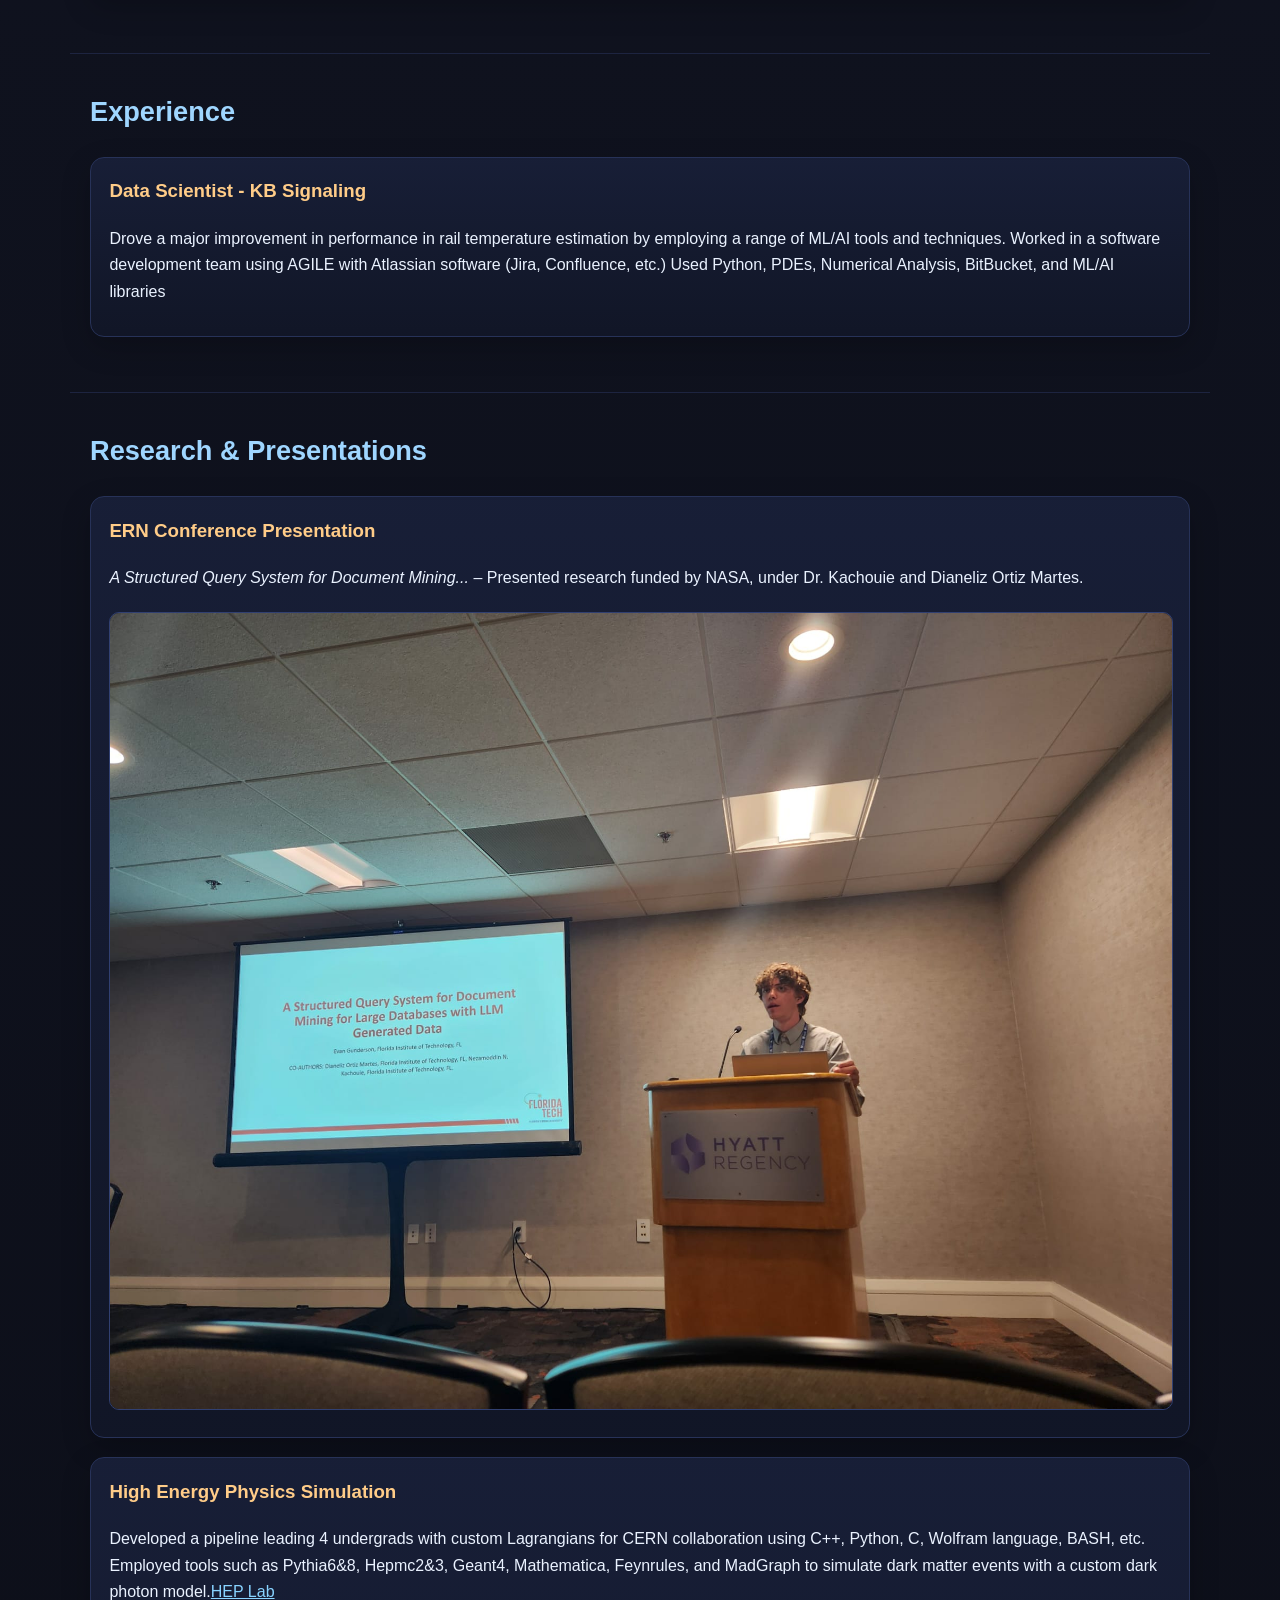
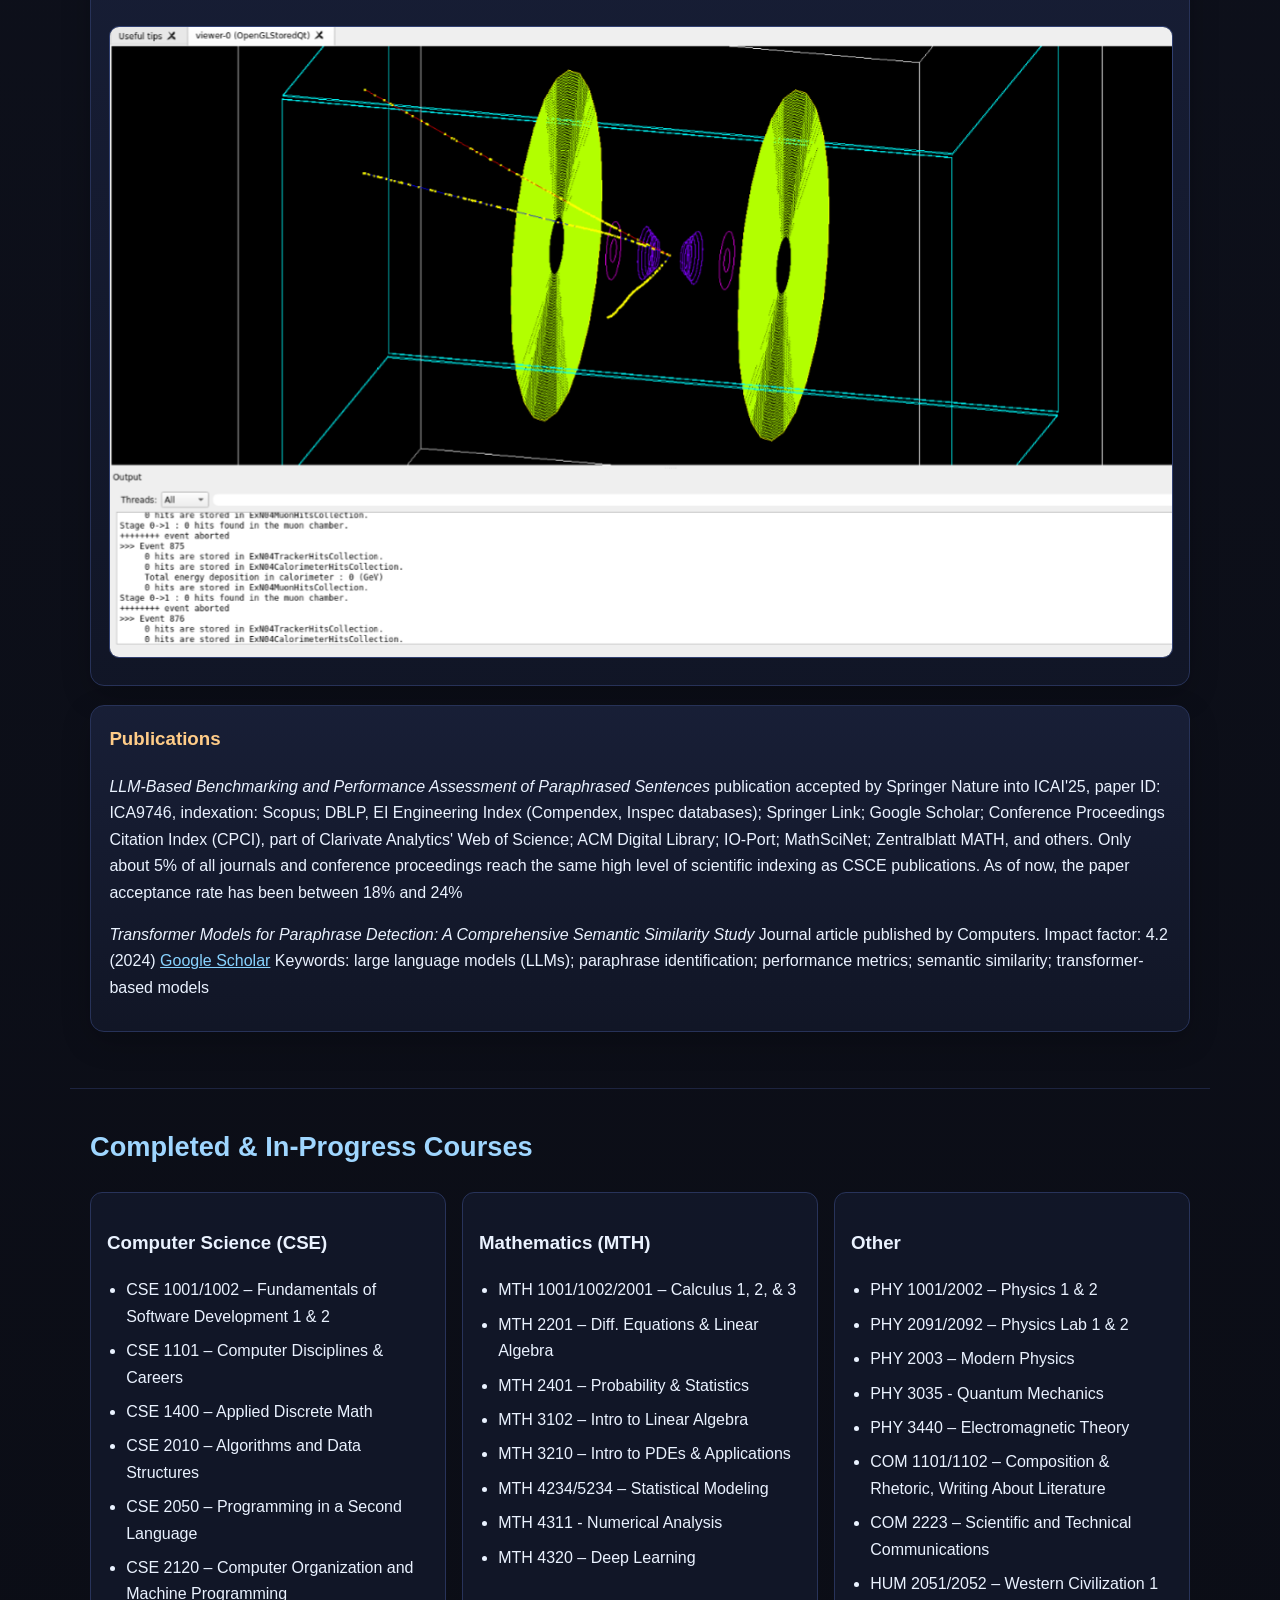
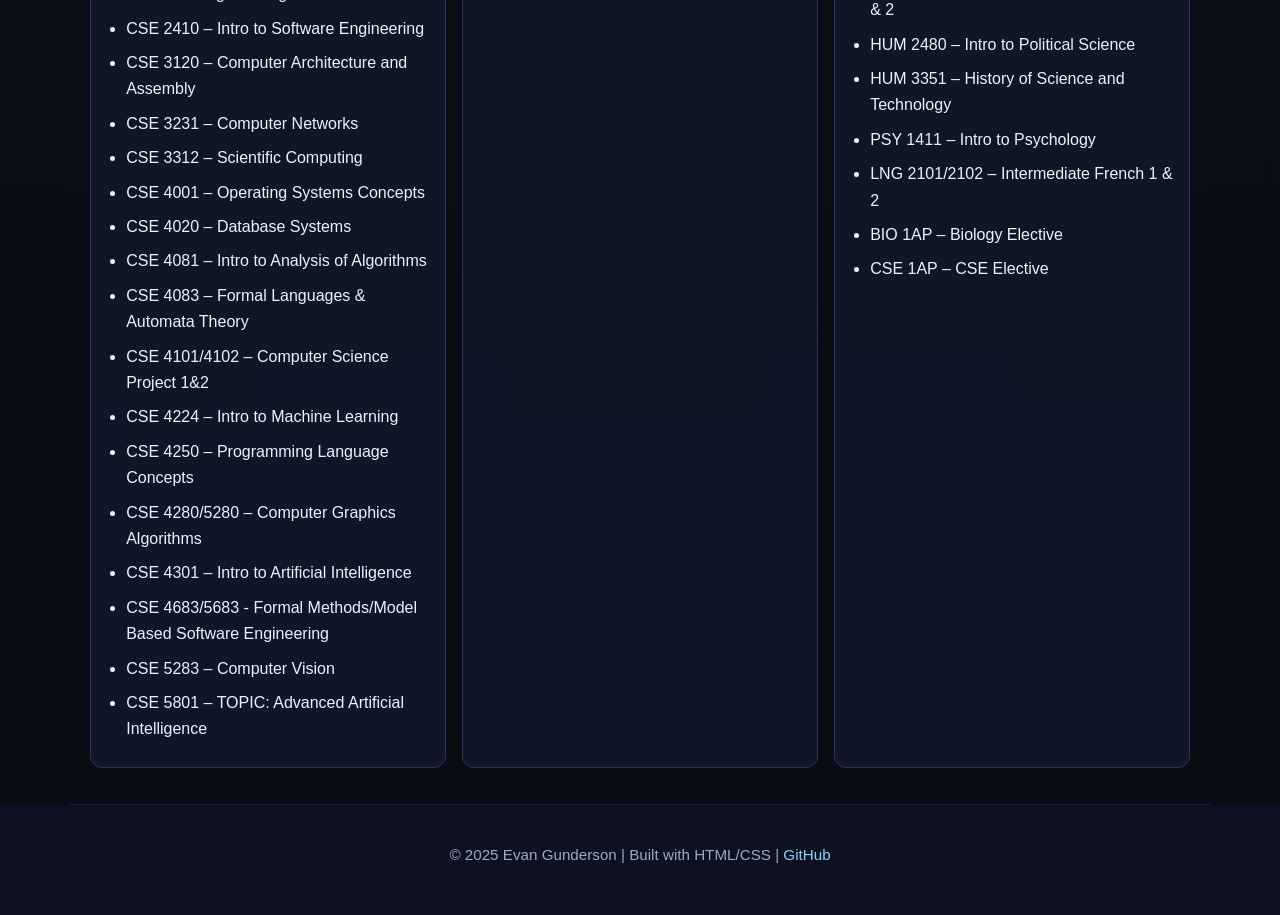
==== commit a1523818: "Add underwater submarine detection project section" ====
--- a/index.html
+++ b/index.html
@@ -36,6 +36,11 @@
       </p>
       
       <img src="assets/images/image.png" alt="Screenshot of Website" />
+    </div>
+    <div class="project">
+      <h3>Underwater Submarine Pose Detection</h3>
+      <p>Designed a computer vision pipeline to estimate the pose of a United States Seawolf-class submarine in shallow, overhead-lit underwater-to-underwater conditions. To improve data control and coverage, I built an underwater simulation for training data generation instead of relying only on real imagery.</p>
+      <p>I first used MASt3R for point correspondences with PnP + RANSAC for pose estimation, then diagnosed feature extraction failures caused by underwater distortion, discoloration, caustics, and bubbles. I integrated Segment Anything 2 (Meta) to segment out background artifacts before matching, which restored robust correspondences and enabled accurate final pose estimation.</p>
     </div>
     <div class="project">
       <h3>ASL Character Classification App</h3>
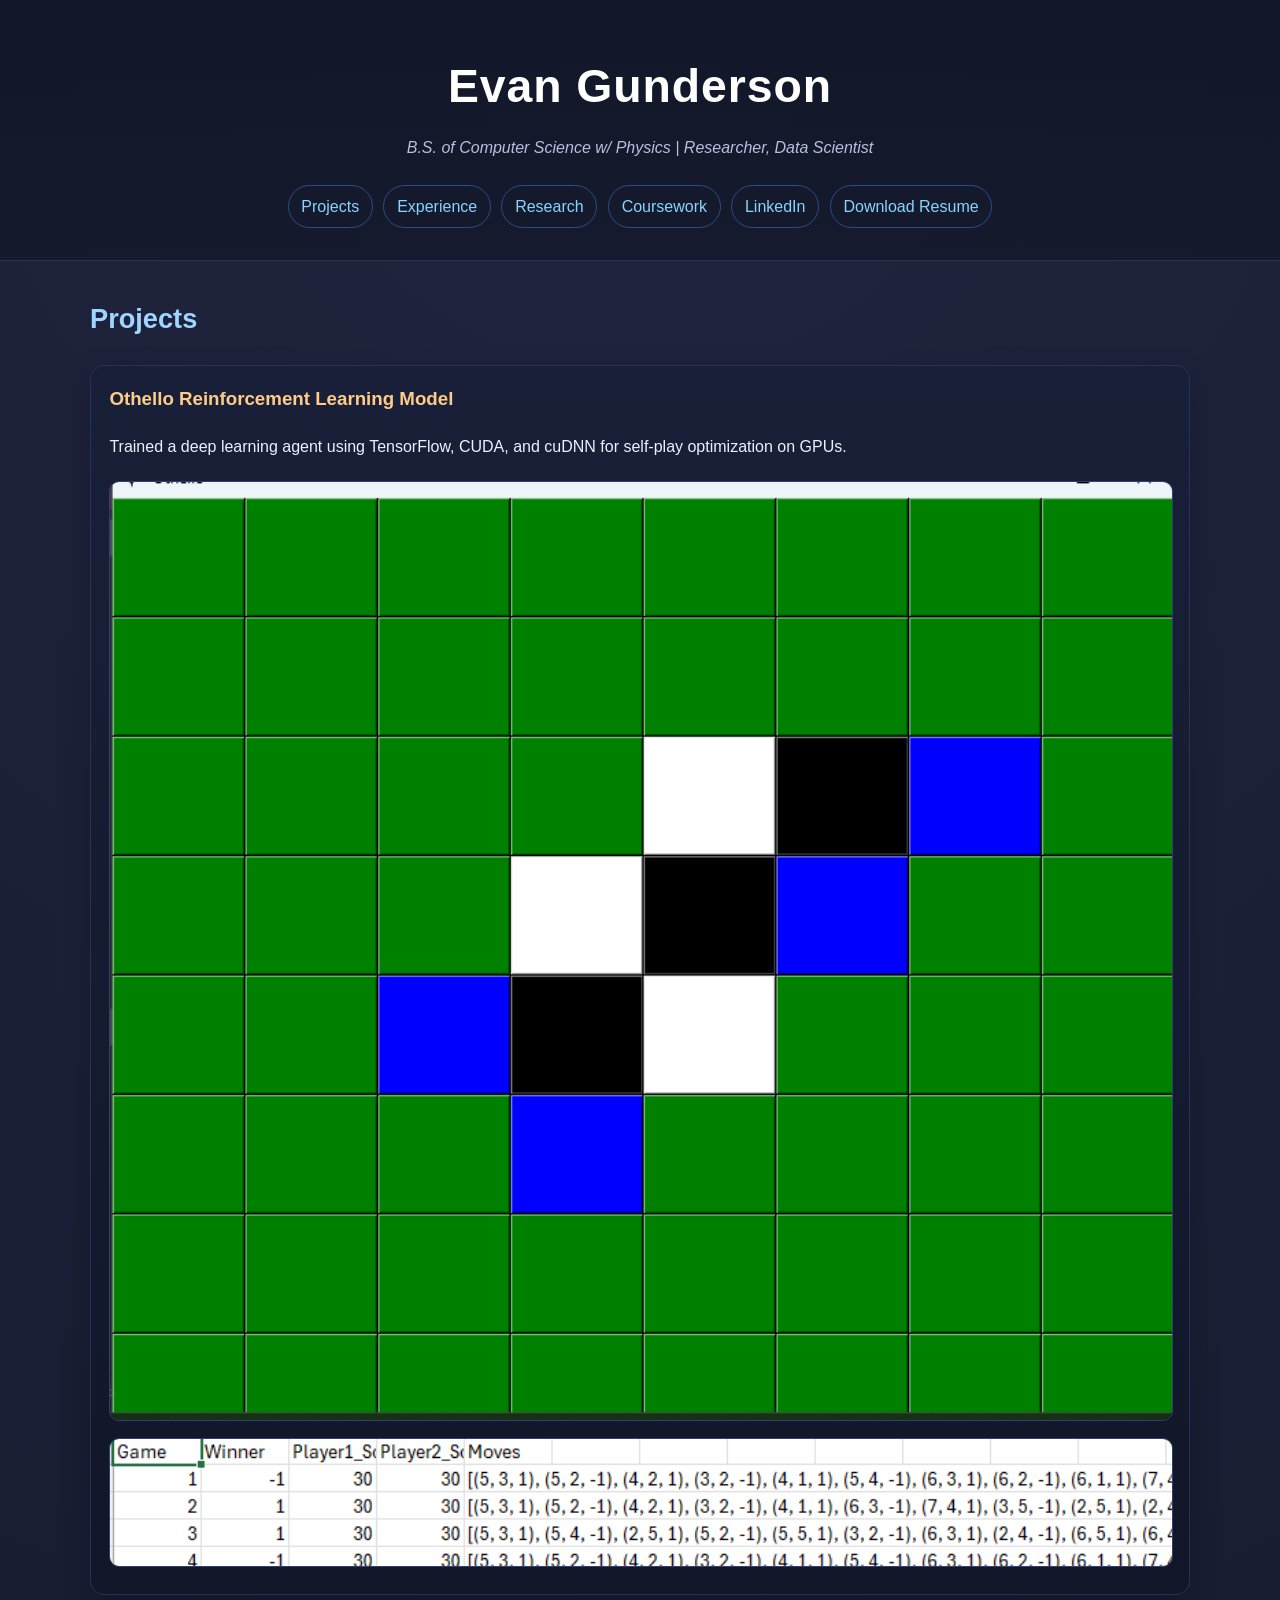
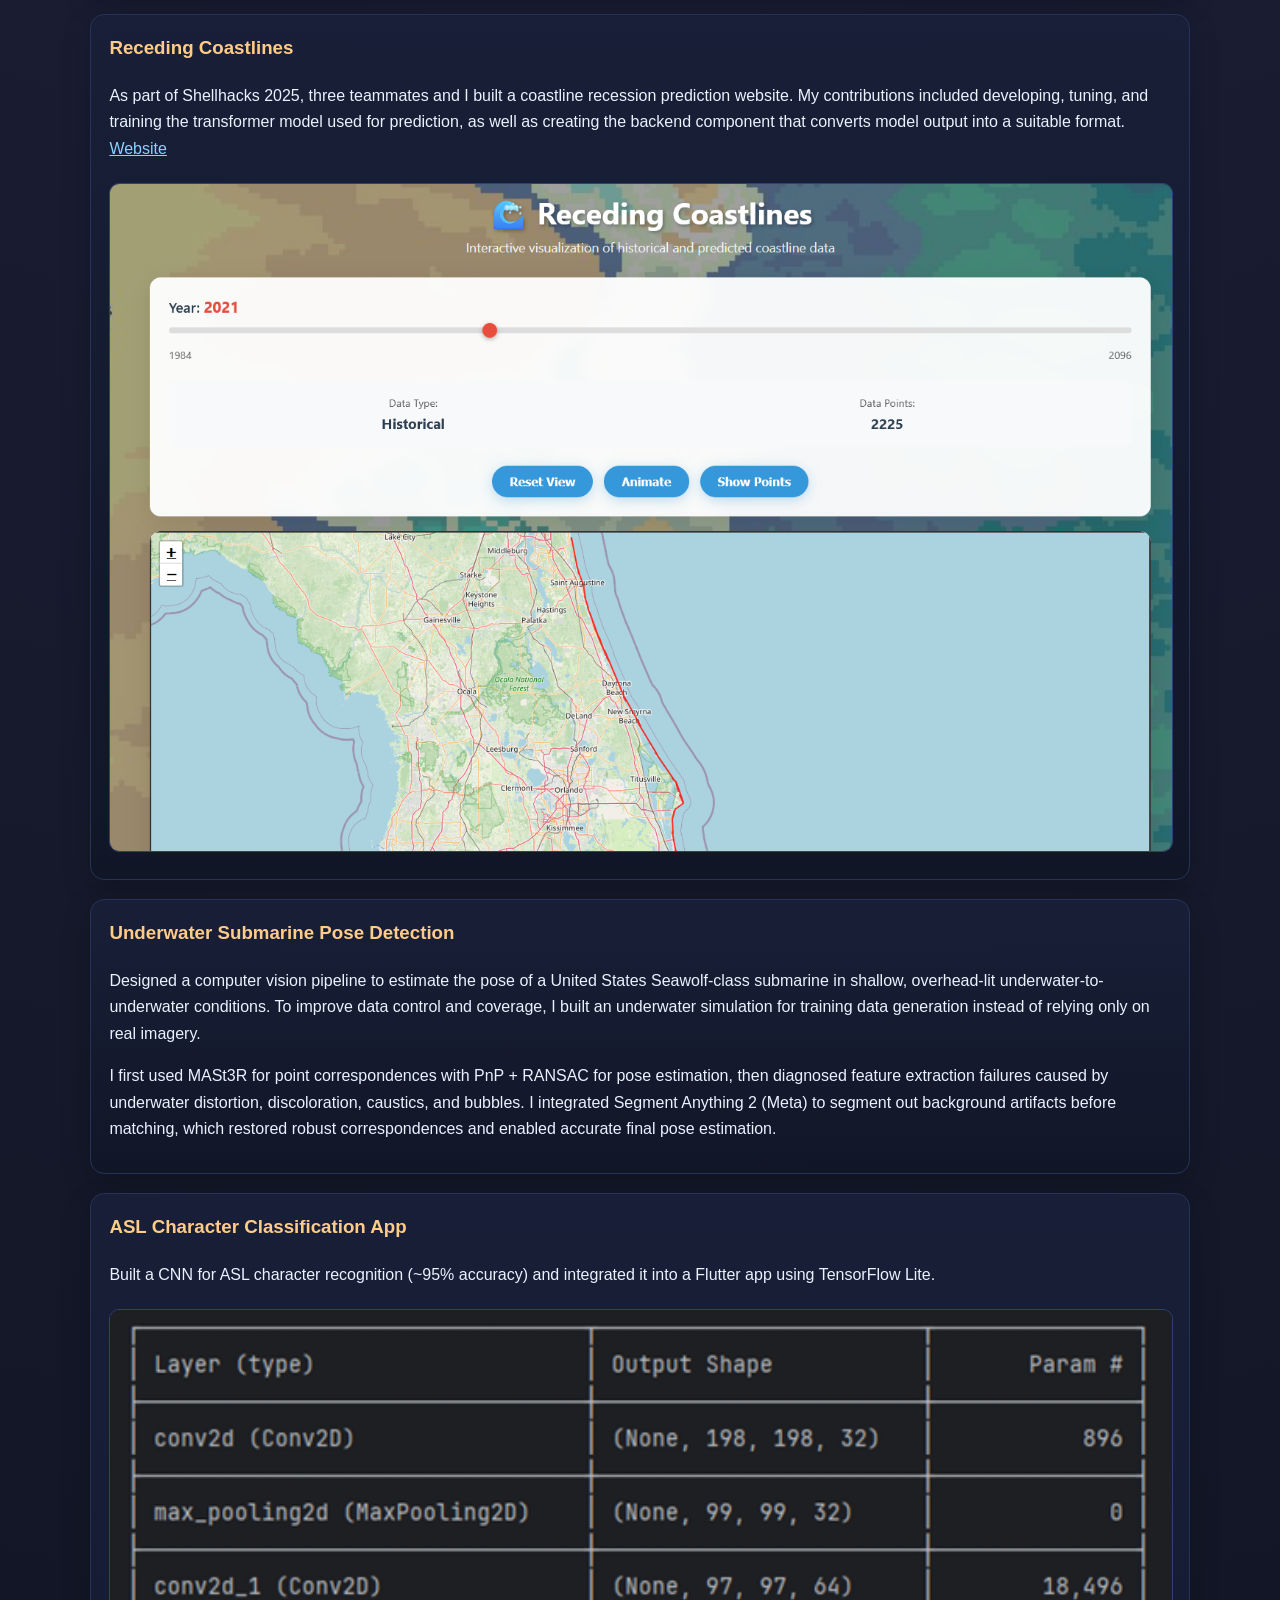
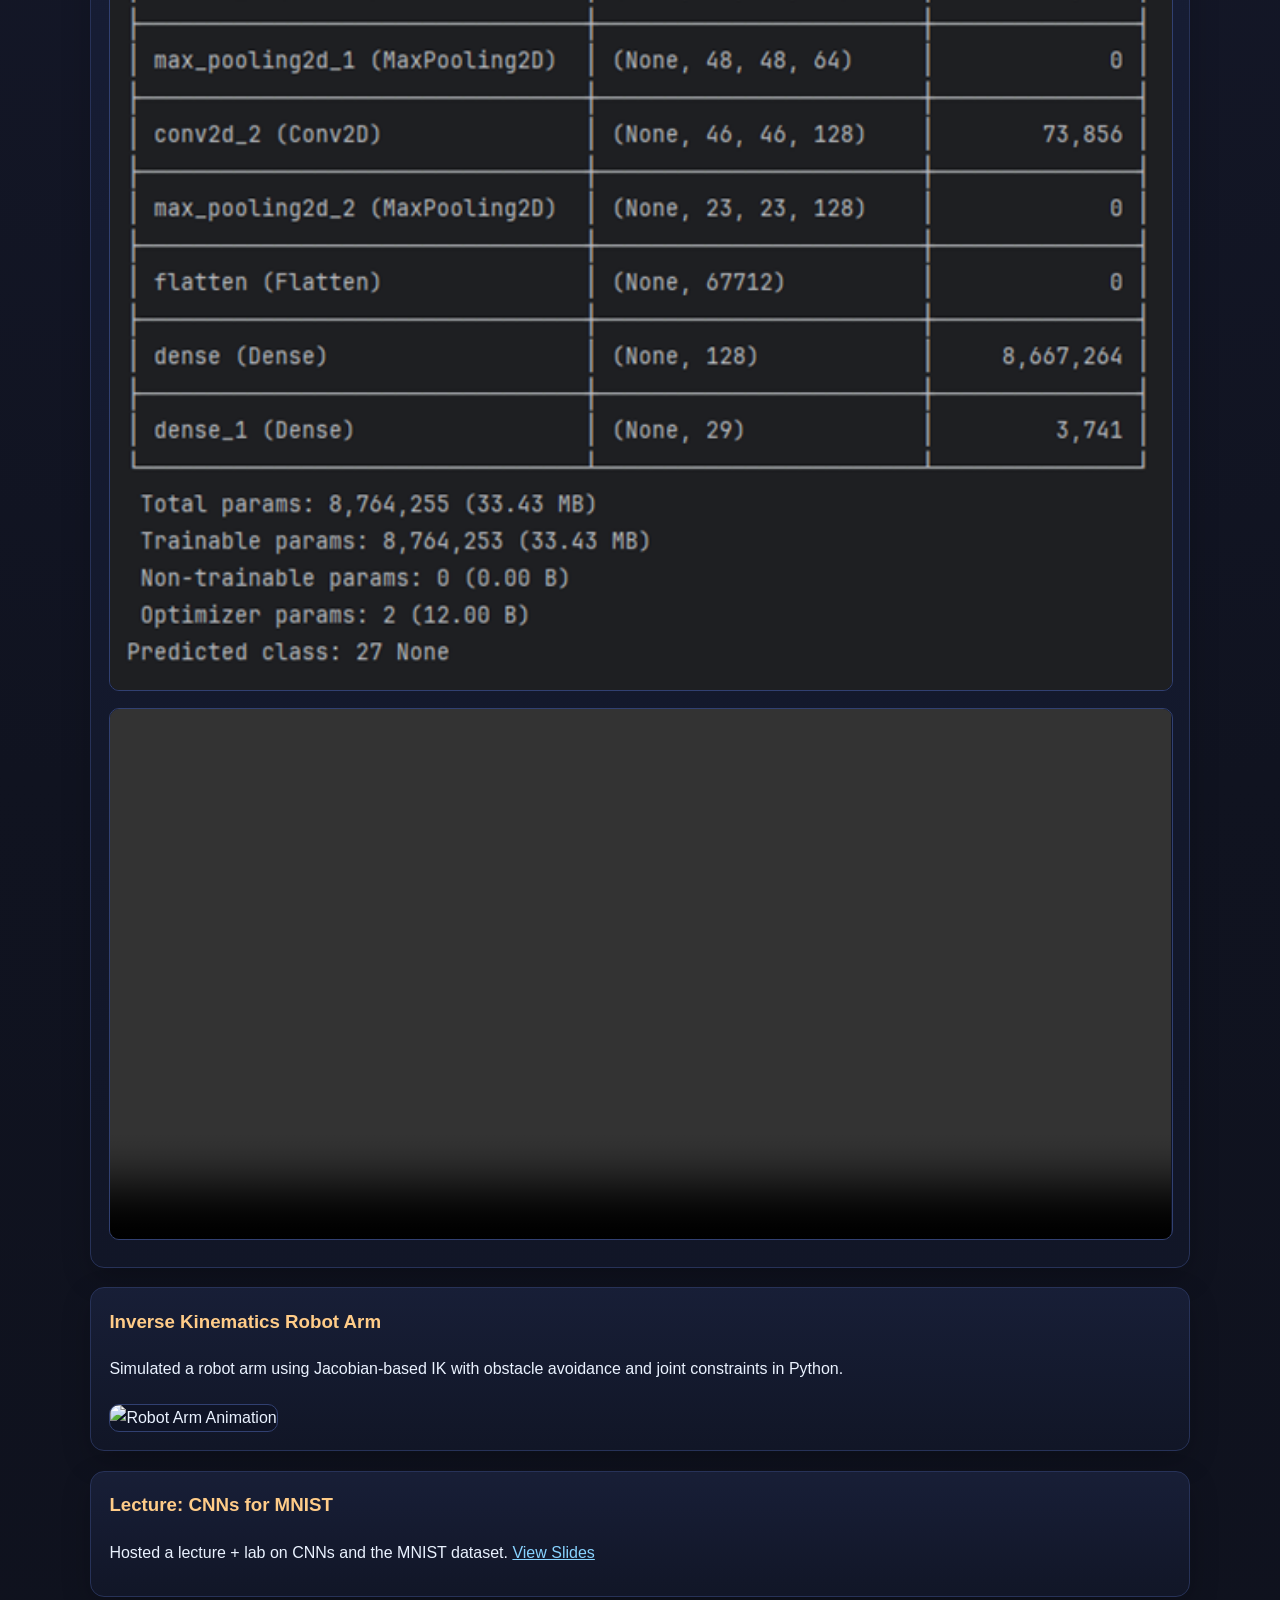
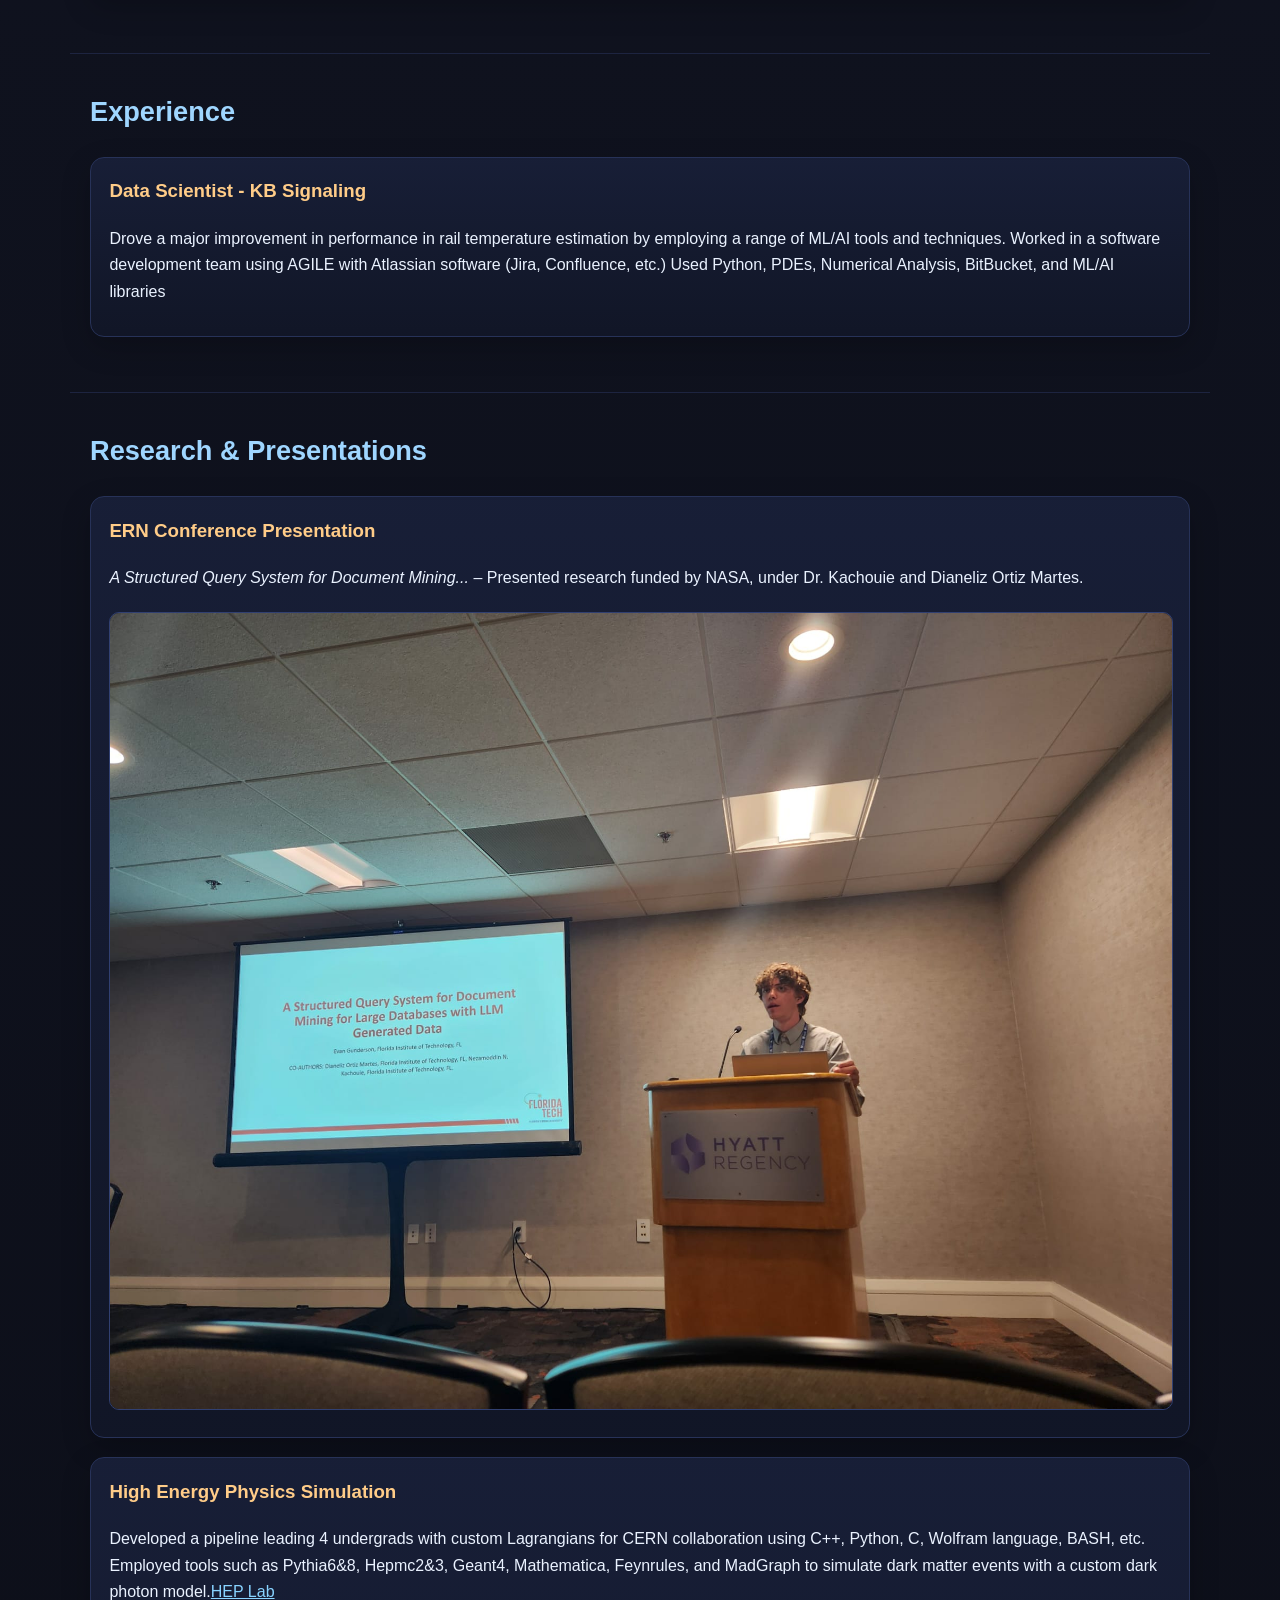
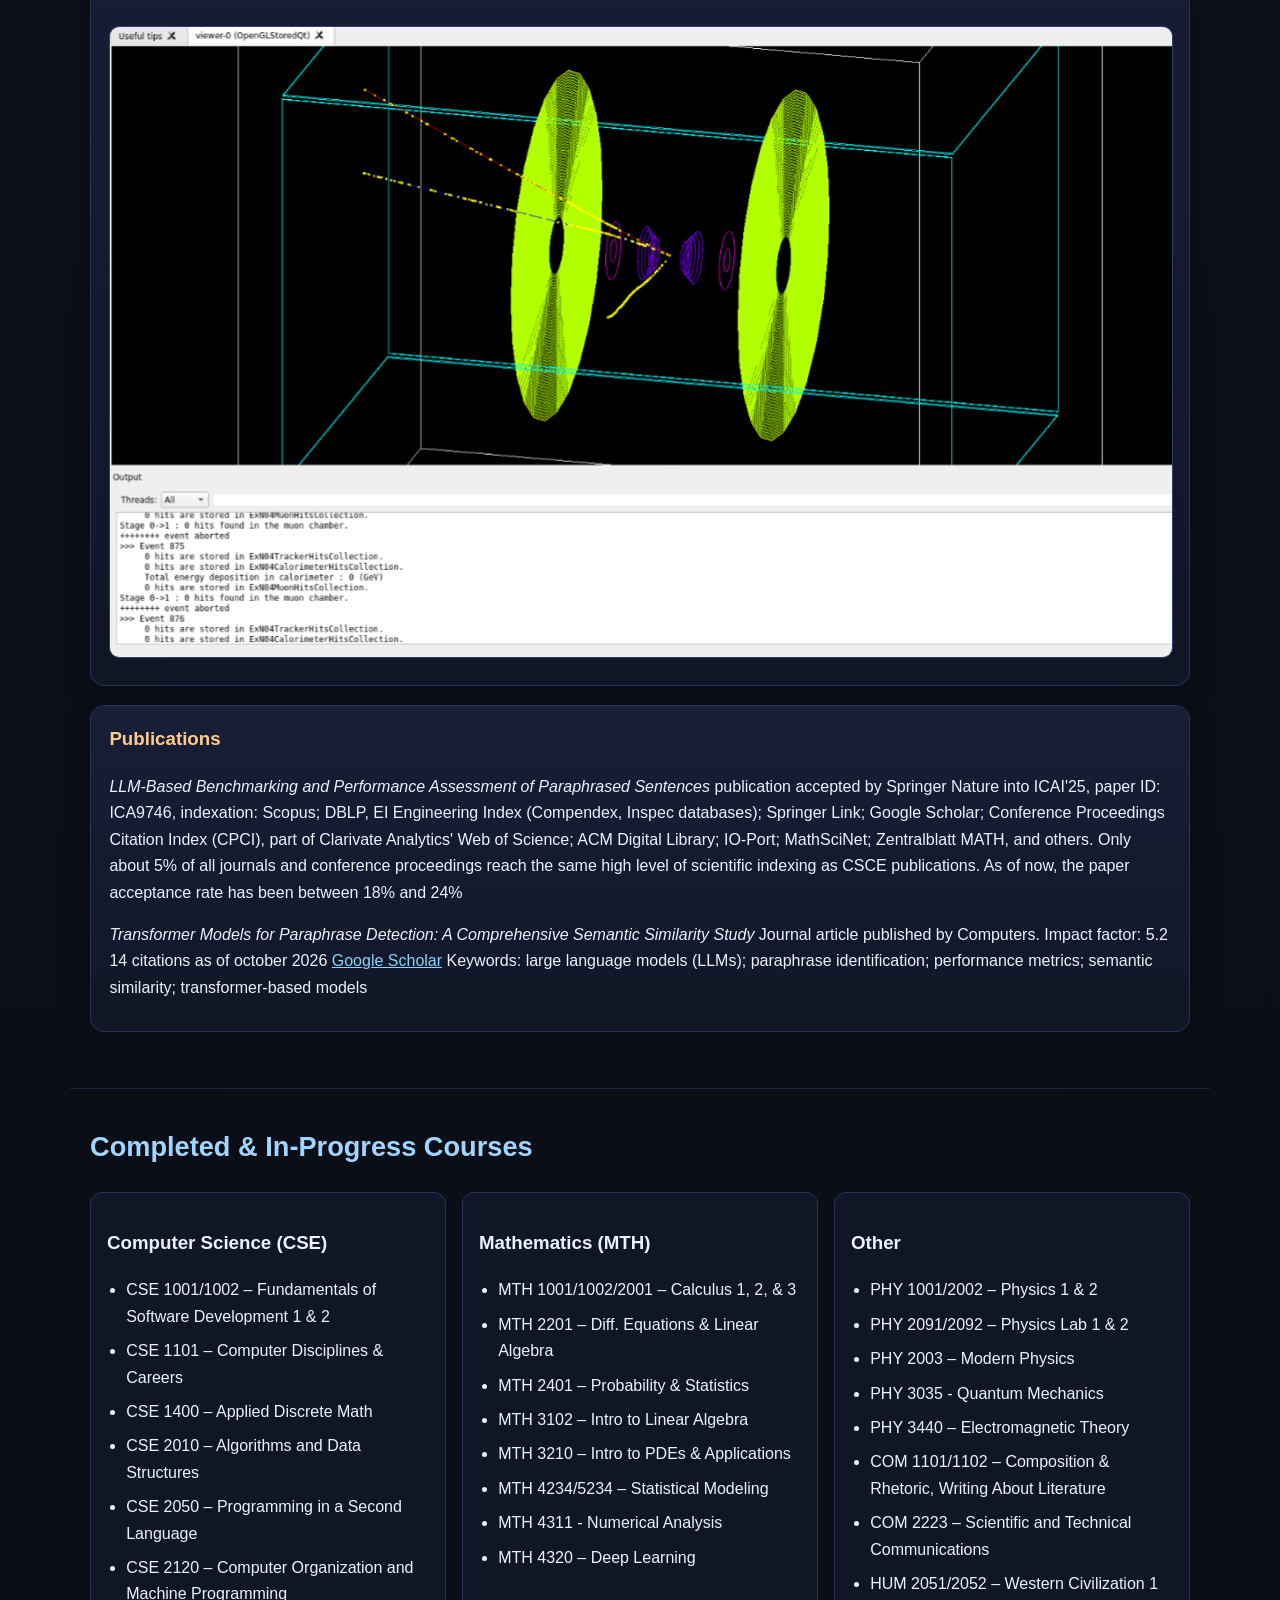
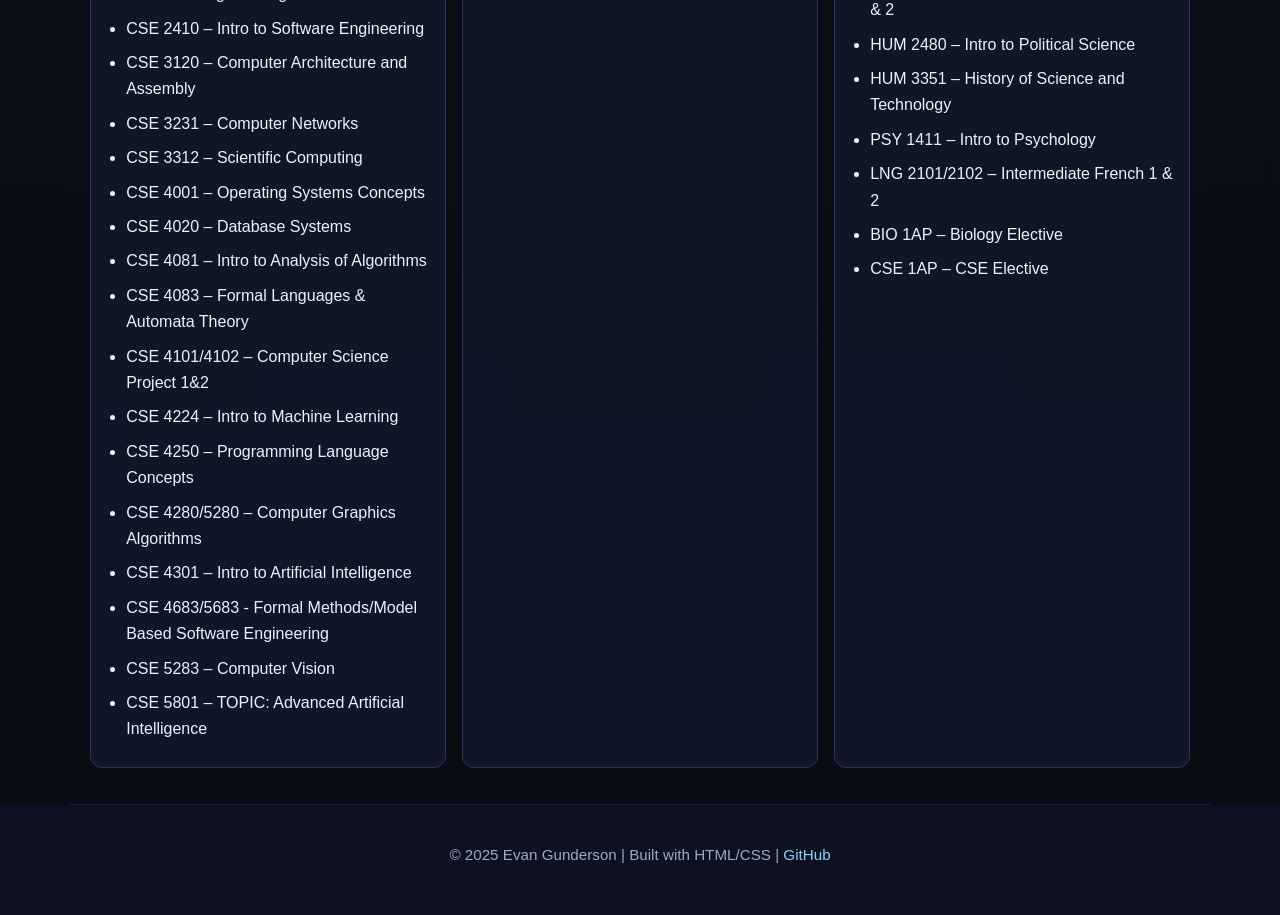
==== commit d5e0aba6: "Revise impact factor and citation details in index.html Updated impact factor and citation count for" ====
--- a/index.html
+++ b/index.html
@@ -17,7 +17,7 @@
       <a href="#research">Research</a>
       <a href="#coursework">Coursework</a>
       <a href="https://www.linkedin.com/in/egunderson2004/" target="_blank" rel="noopener noreferrer">LinkedIn</a>
-      <a href="resume/Summer2026ResumeEvanGunderson.docx">Download Resume</a>
+      <a href="resume/Fall2026ResumeEvanGunderson.docx">Download Resume</a>
     </nav>
   </header>
 
@@ -91,7 +91,7 @@
 databases); Springer Link; Google Scholar; Conference Proceedings Citation Index (CPCI), part of Clarivate Analytics' Web of Science; ACM Digital Library; IO-Port; MathSciNet; Zentralblatt MATH, and others. 
 Only about 5% of all journals and conference proceedings reach the same high level of scientific indexing as CSCE publications.
 As of now, the paper acceptance rate has been between 18% and 24% </p>
-        <p><em>Transformer Models for Paraphrase Detection: A Comprehensive Semantic Similarity Study</em> Journal article published by Computers. Impact factor: 4.2 (2024) <a href="https://scholar.google.com/scholar_lookup?title=Transformer+Models+for+Paraphrase+Detection%3A+A+Comprehensive+Semantic+Similarity+Study&volume=14&doi=10.3390%2Fcomputers14090385&journal=Computers&publication_year=2025&author=Dianeliz+Ortiz+Martes&author=Evan+Gunderson&author=Caitlin+Neuman&author=Nezamoddin+N.+Kachouie">Google Scholar</a> Keywords:
+        <p><em>Transformer Models for Paraphrase Detection: A Comprehensive Semantic Similarity Study</em> Journal article published by Computers. Impact factor: 5.2 14 citations as of october 2026 <a href="https://scholar.google.com/scholar_lookup?title=Transformer+Models+for+Paraphrase+Detection%3A+A+Comprehensive+Semantic+Similarity+Study&volume=14&doi=10.3390%2Fcomputers14090385&journal=Computers&publication_year=2025&author=Dianeliz+Ortiz+Martes&author=Evan+Gunderson&author=Caitlin+Neuman&author=Nezamoddin+N.+Kachouie">Google Scholar</a> Keywords:
 large language models (LLMs); paraphrase identification; performance metrics; semantic similarity; transformer-based models</p>
     </div>
   </section>
